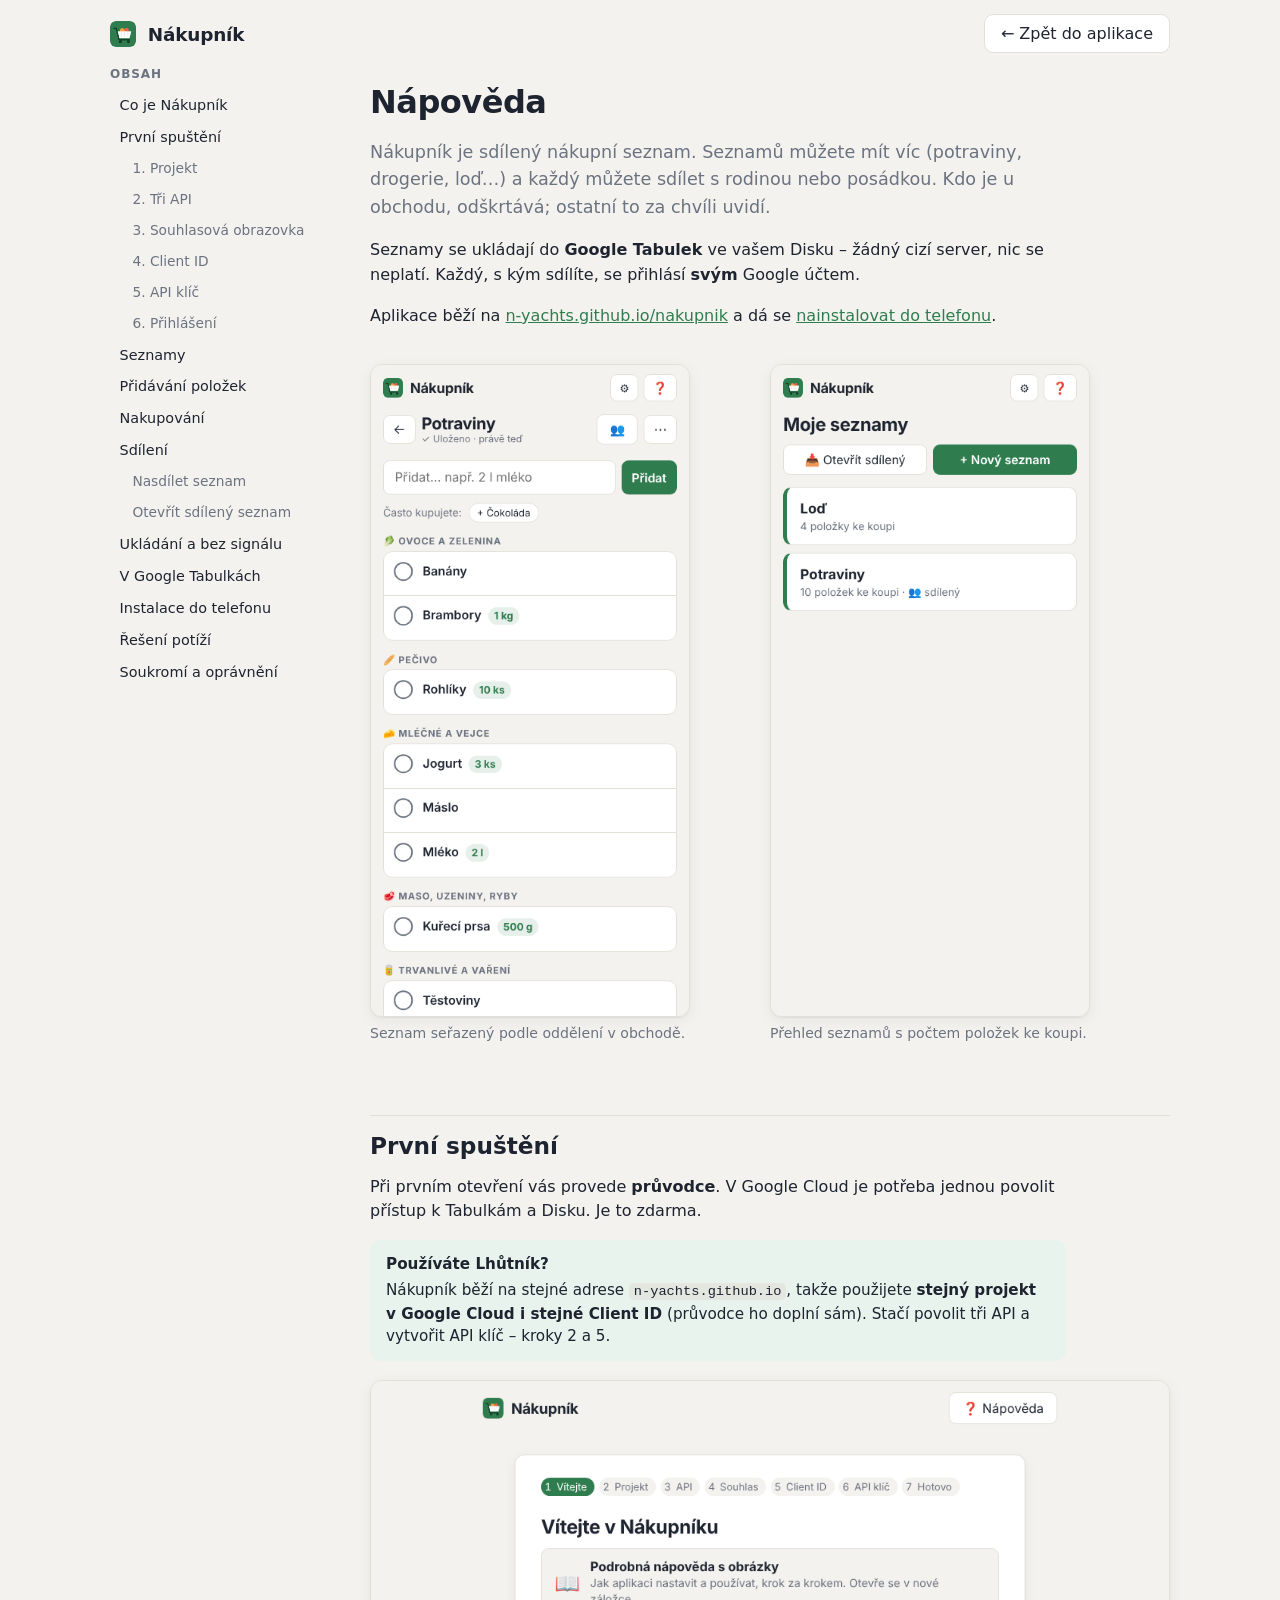
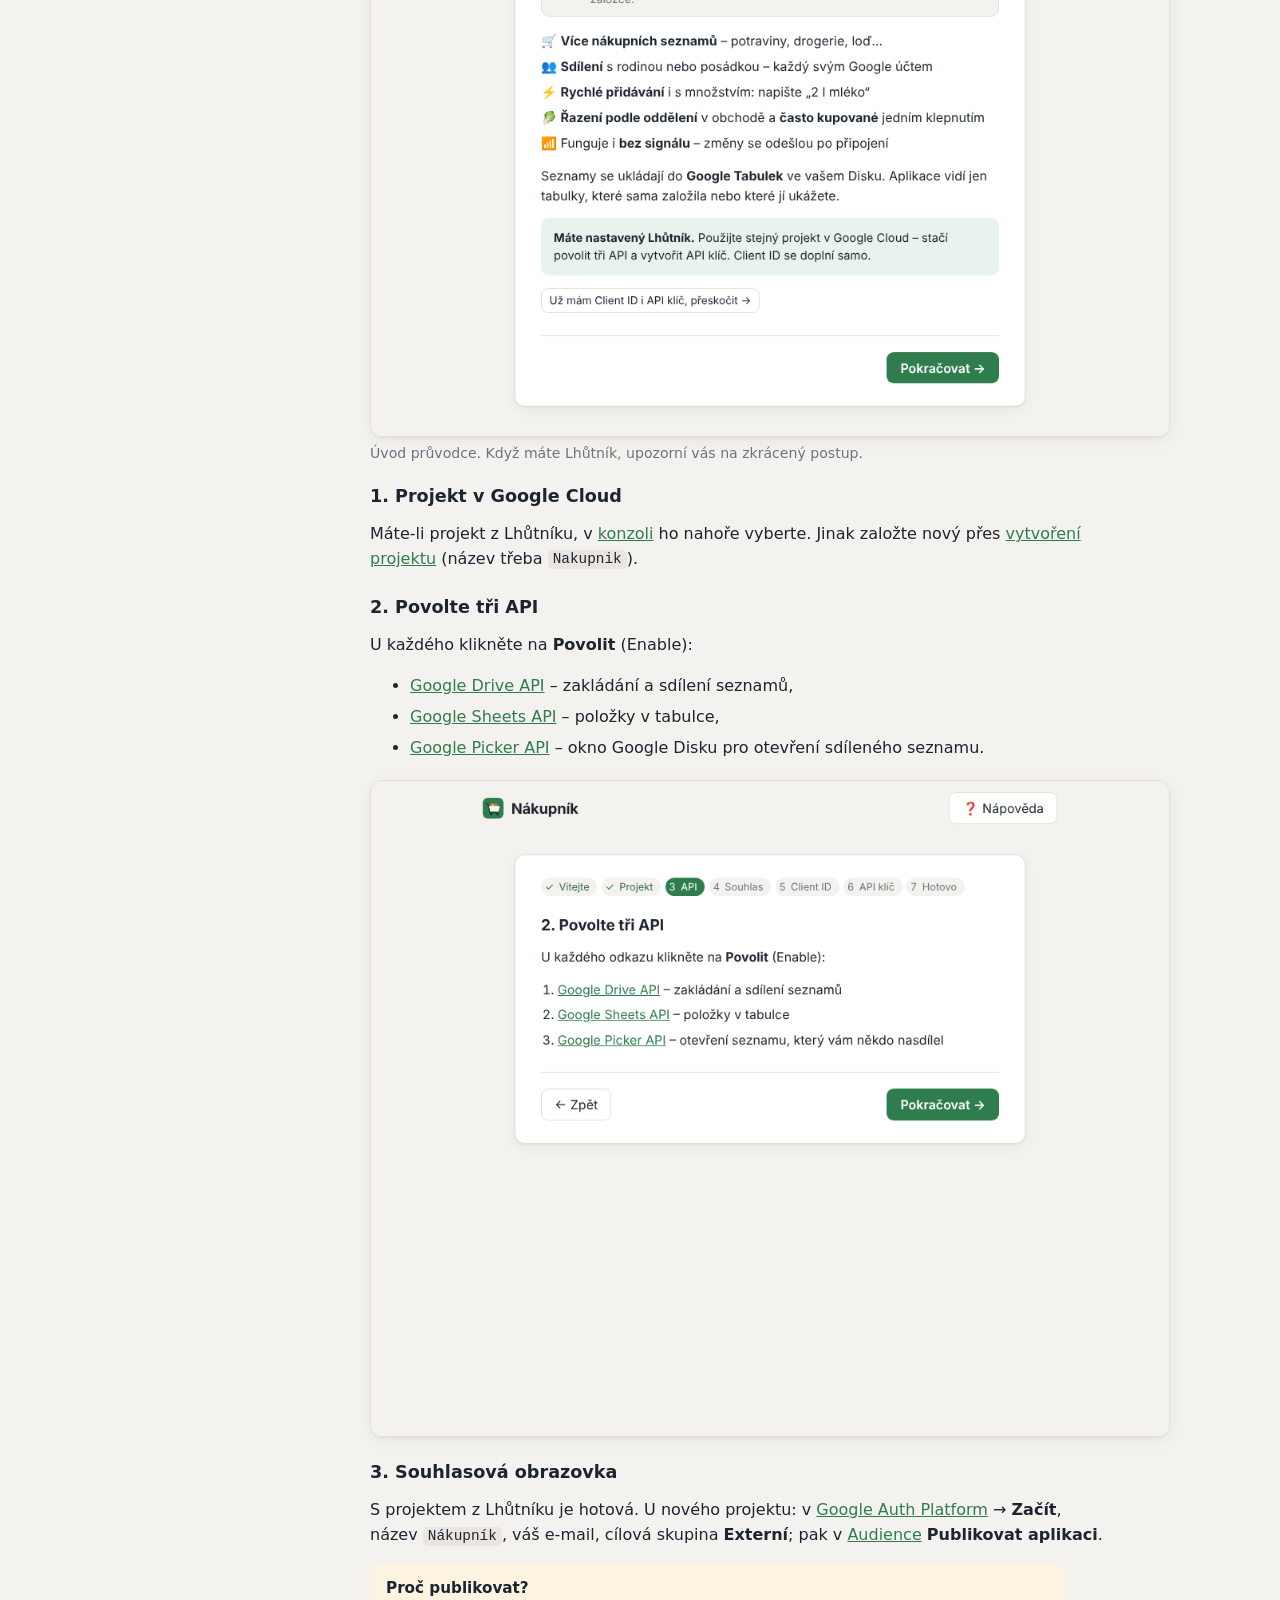
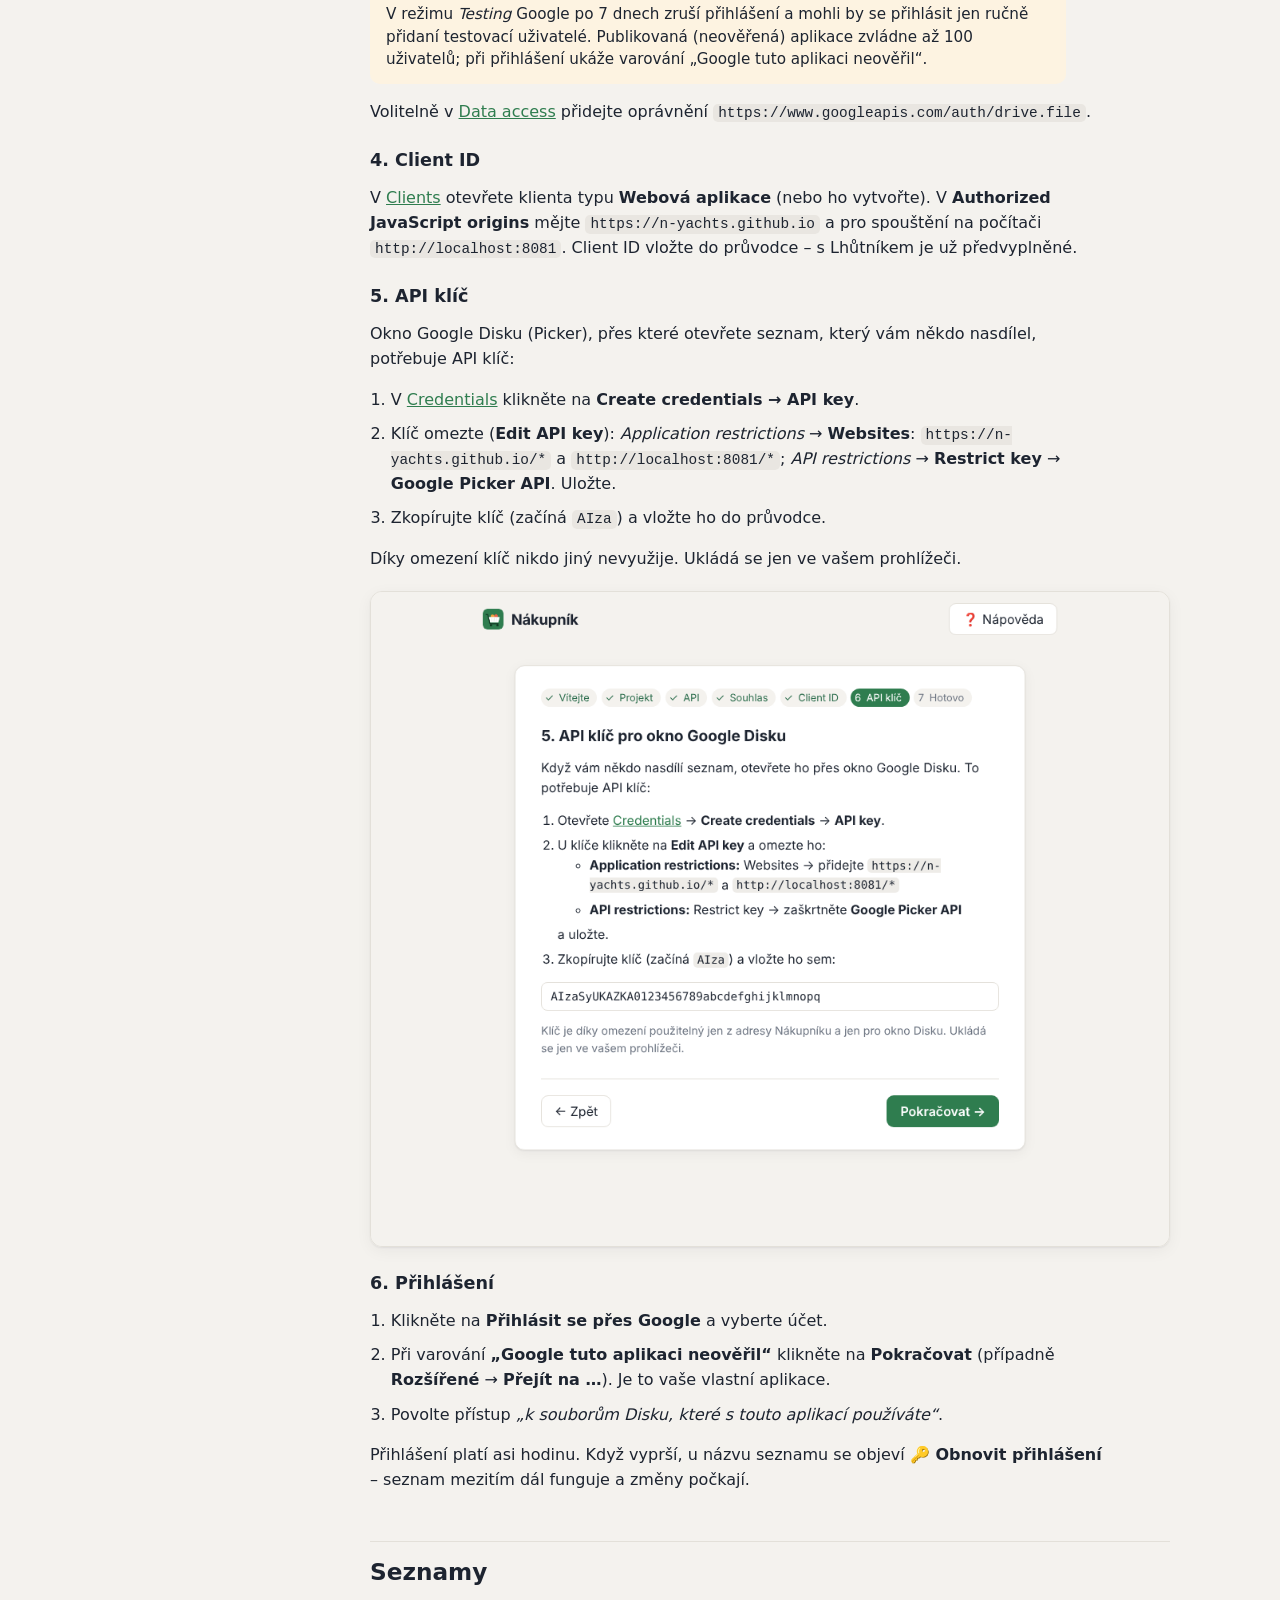
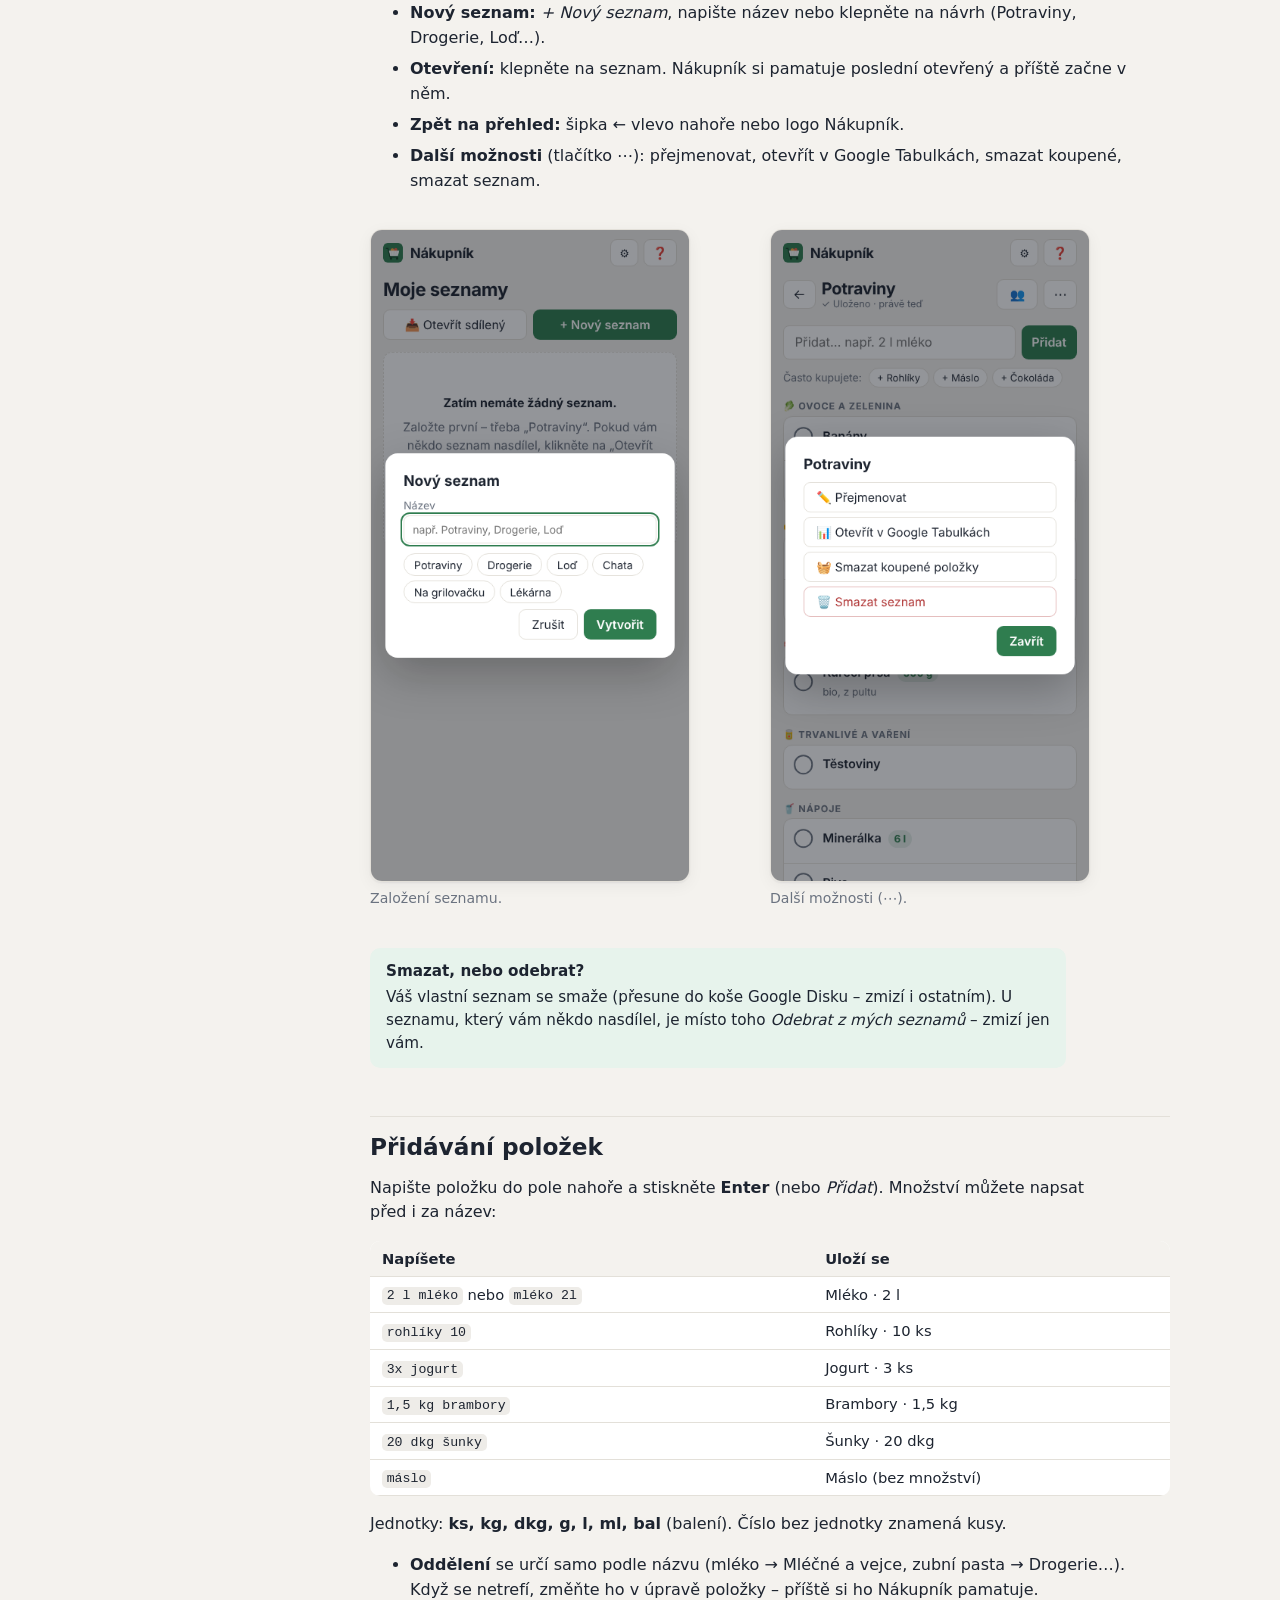
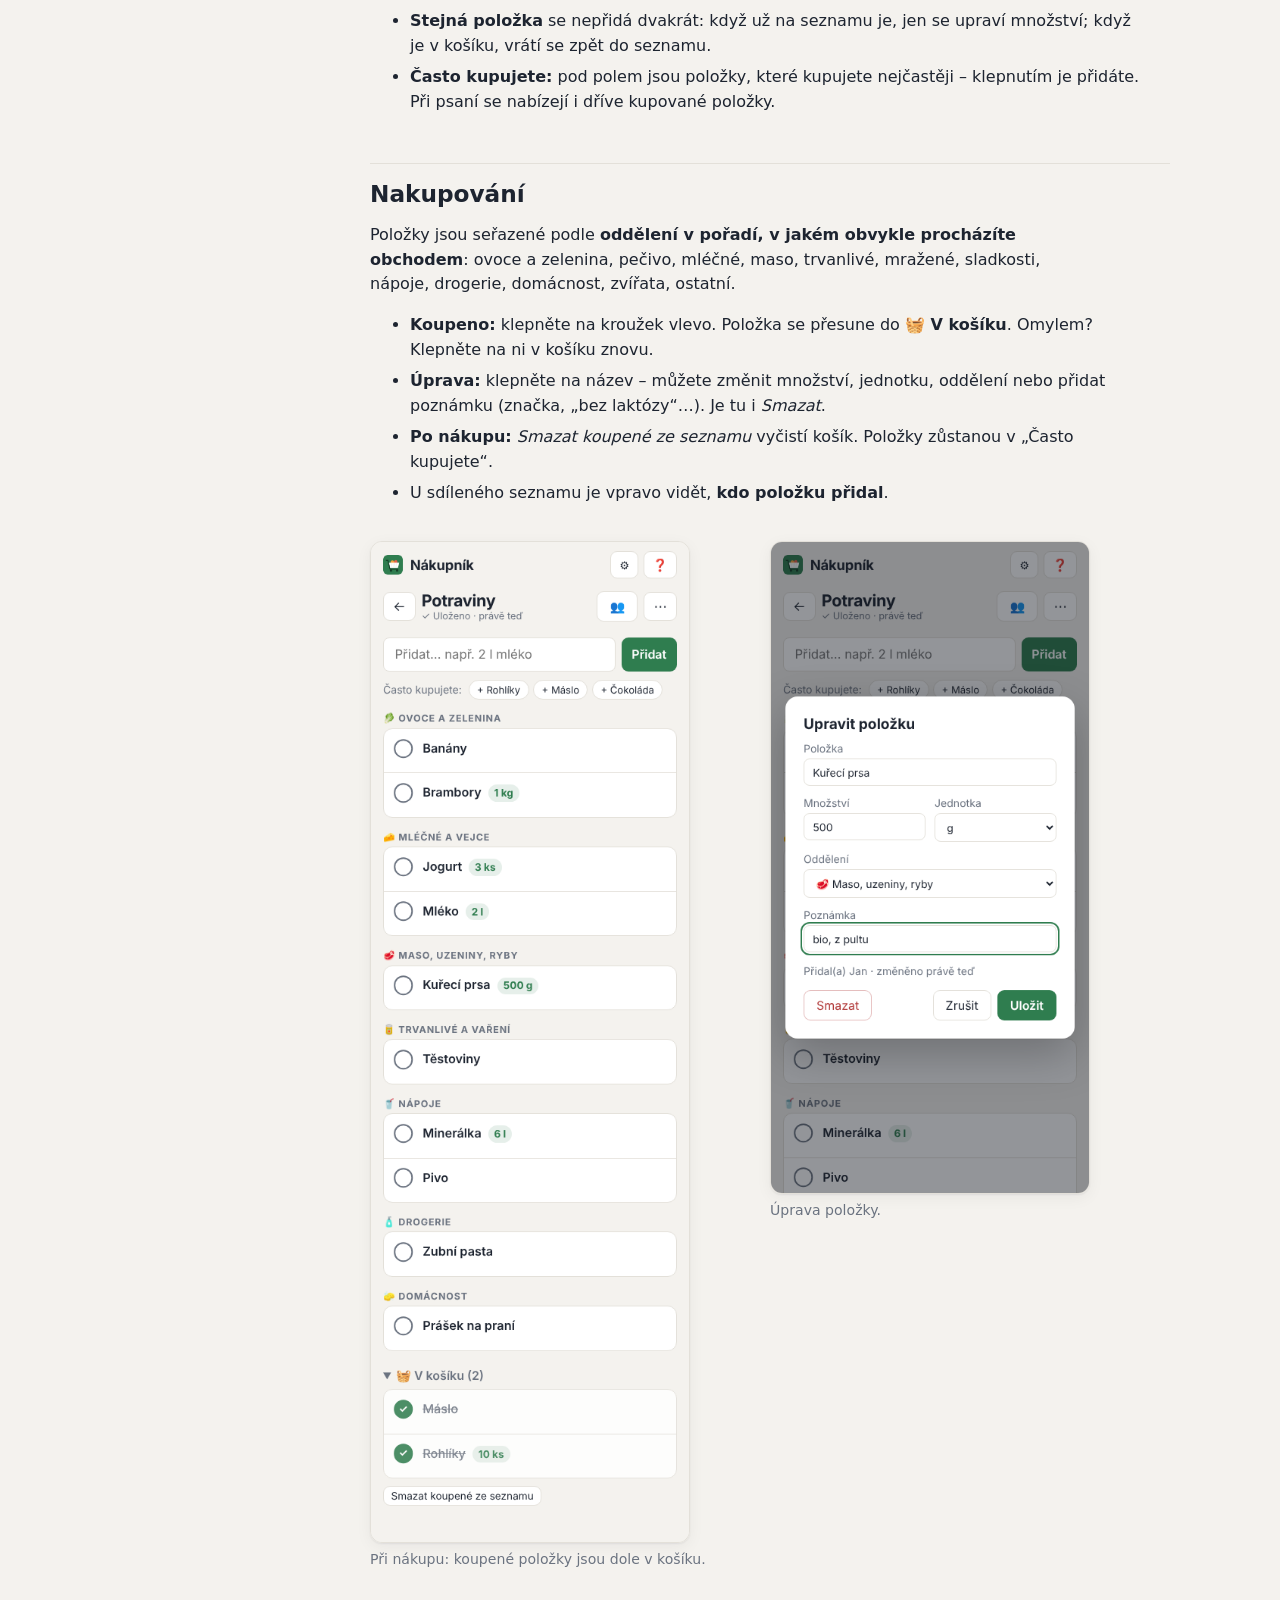
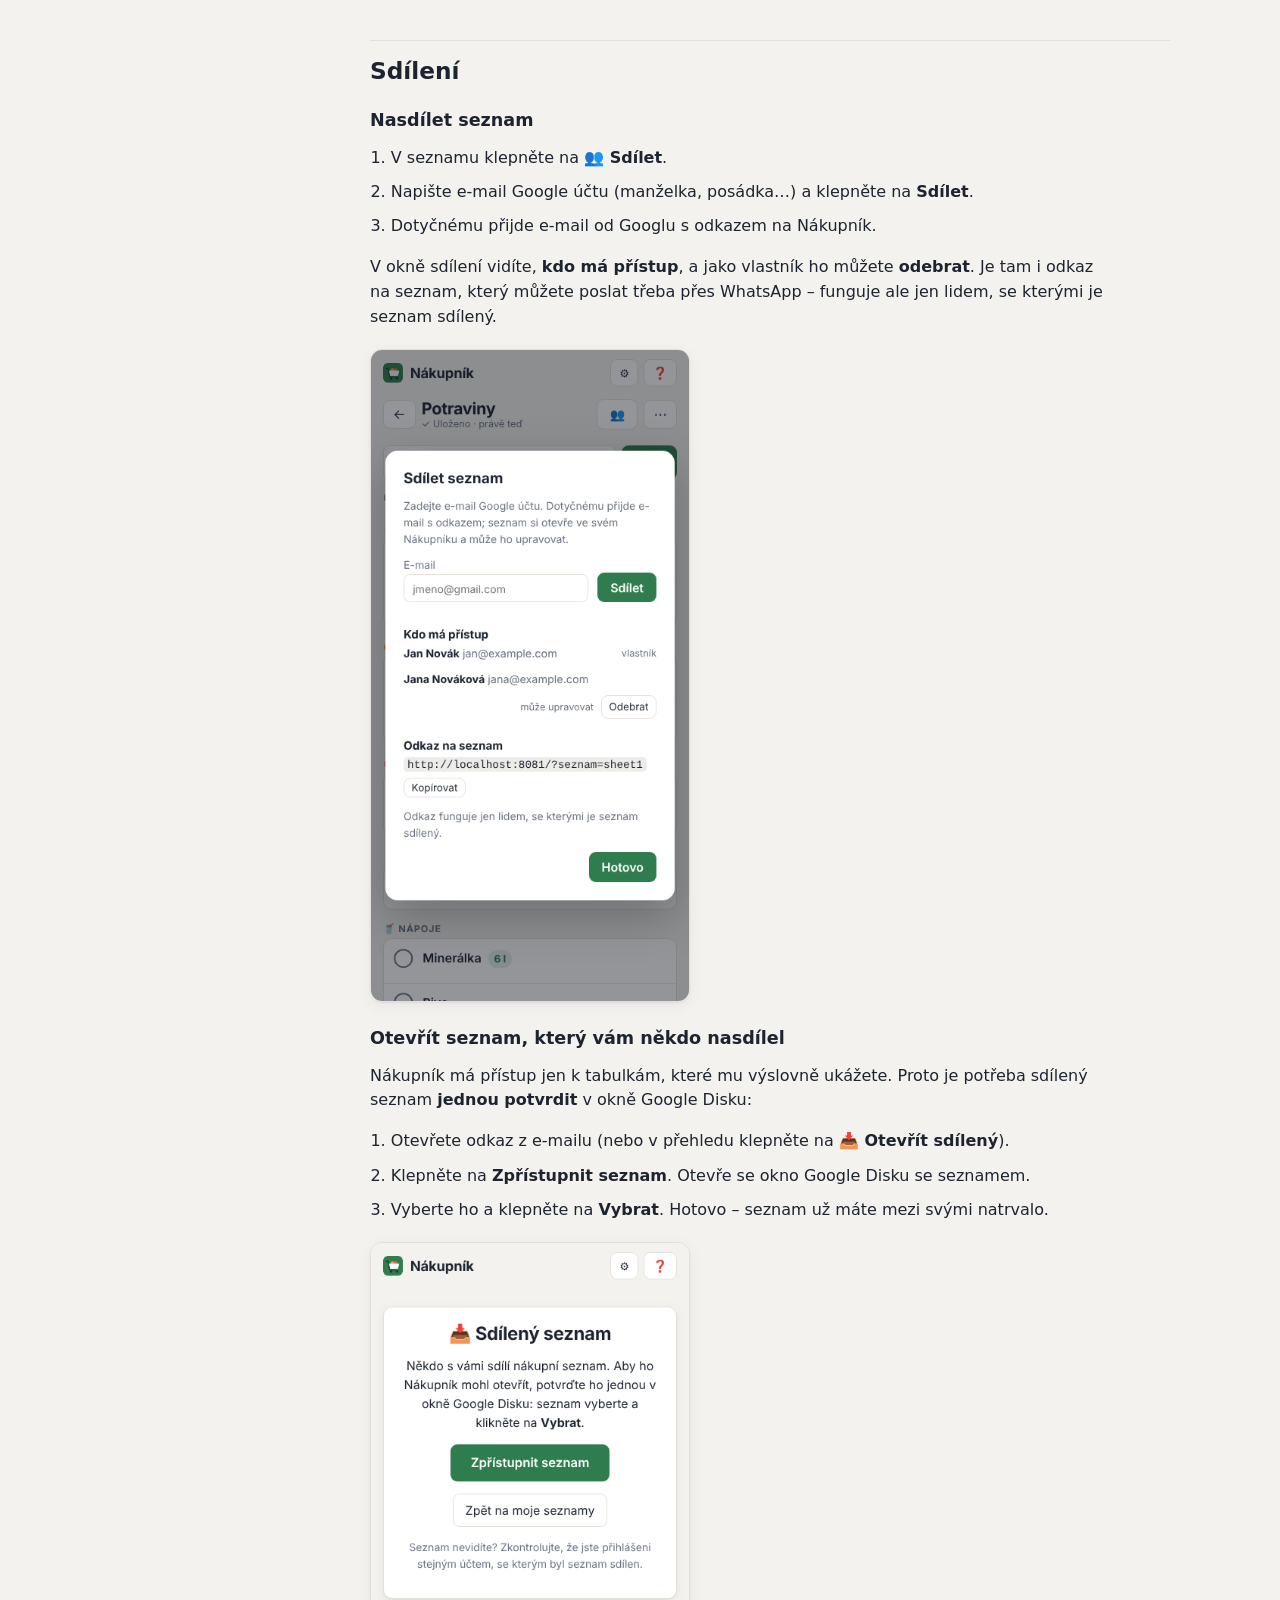
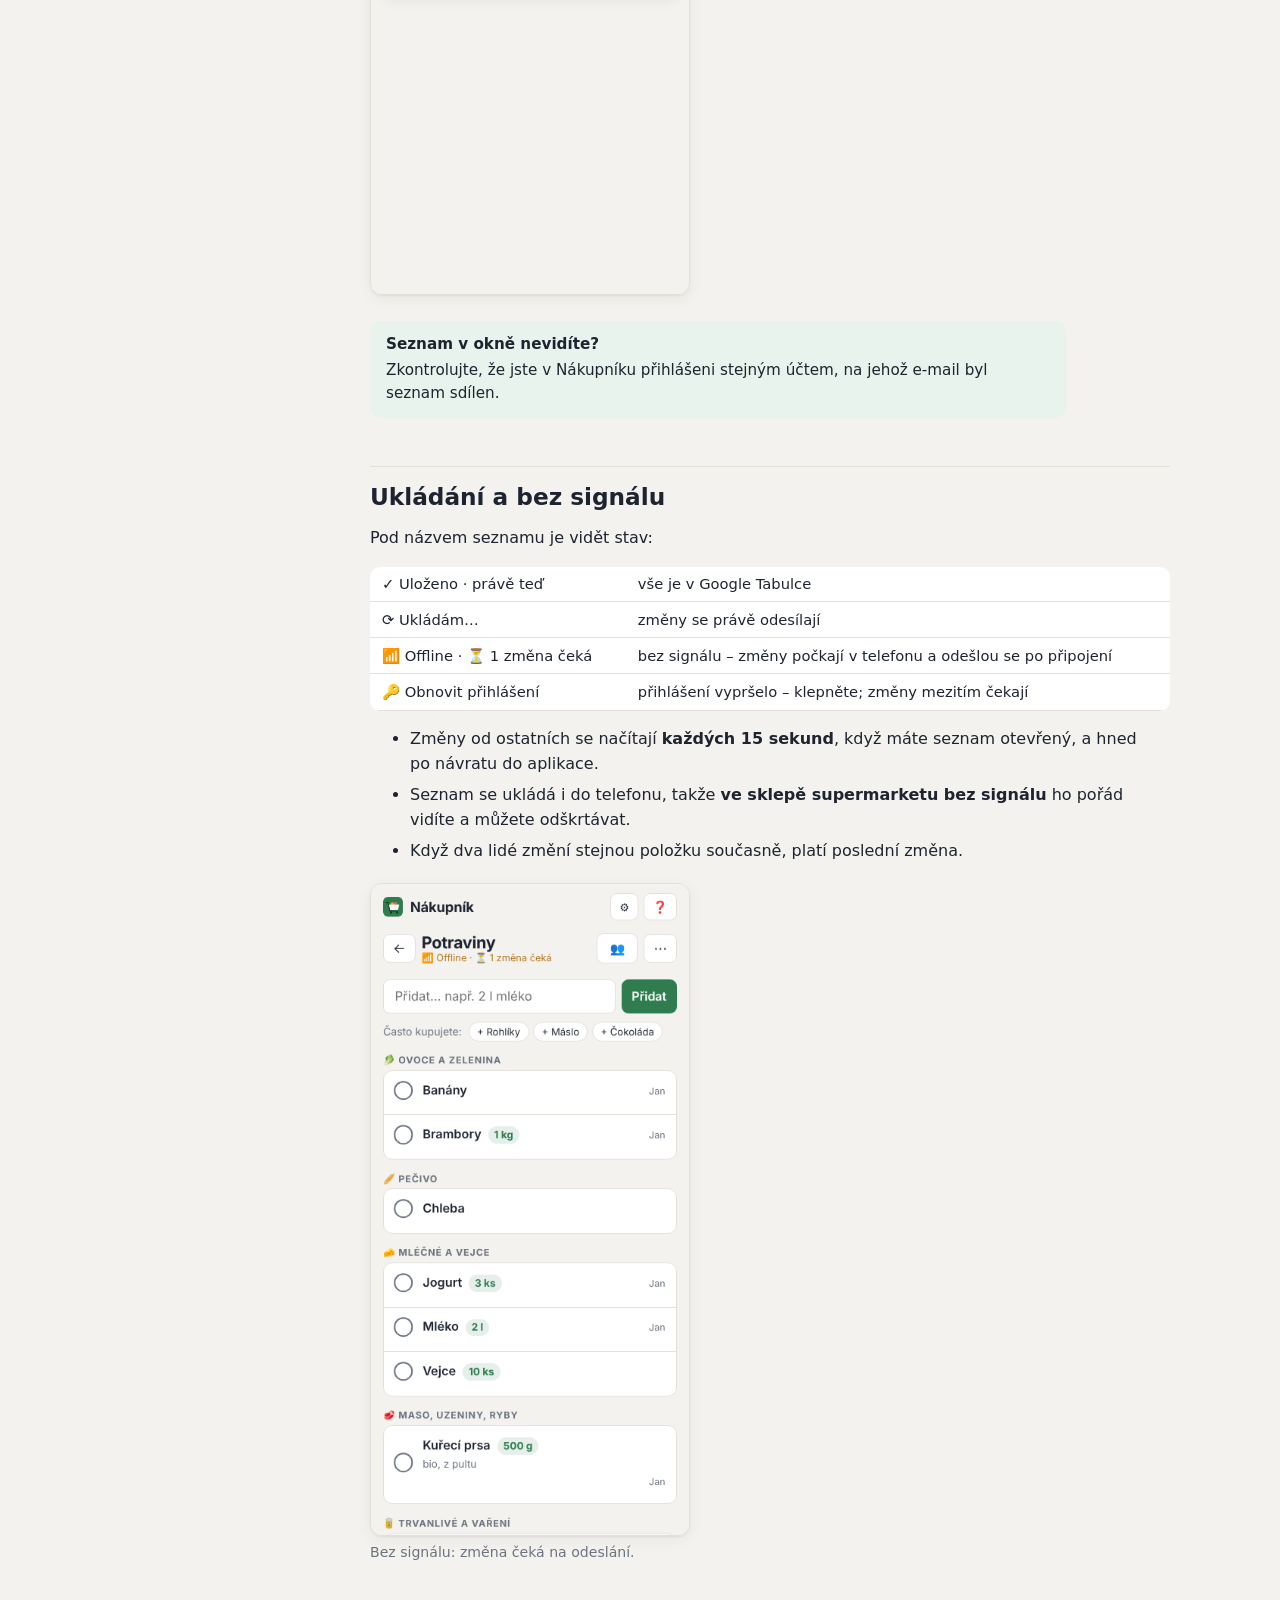
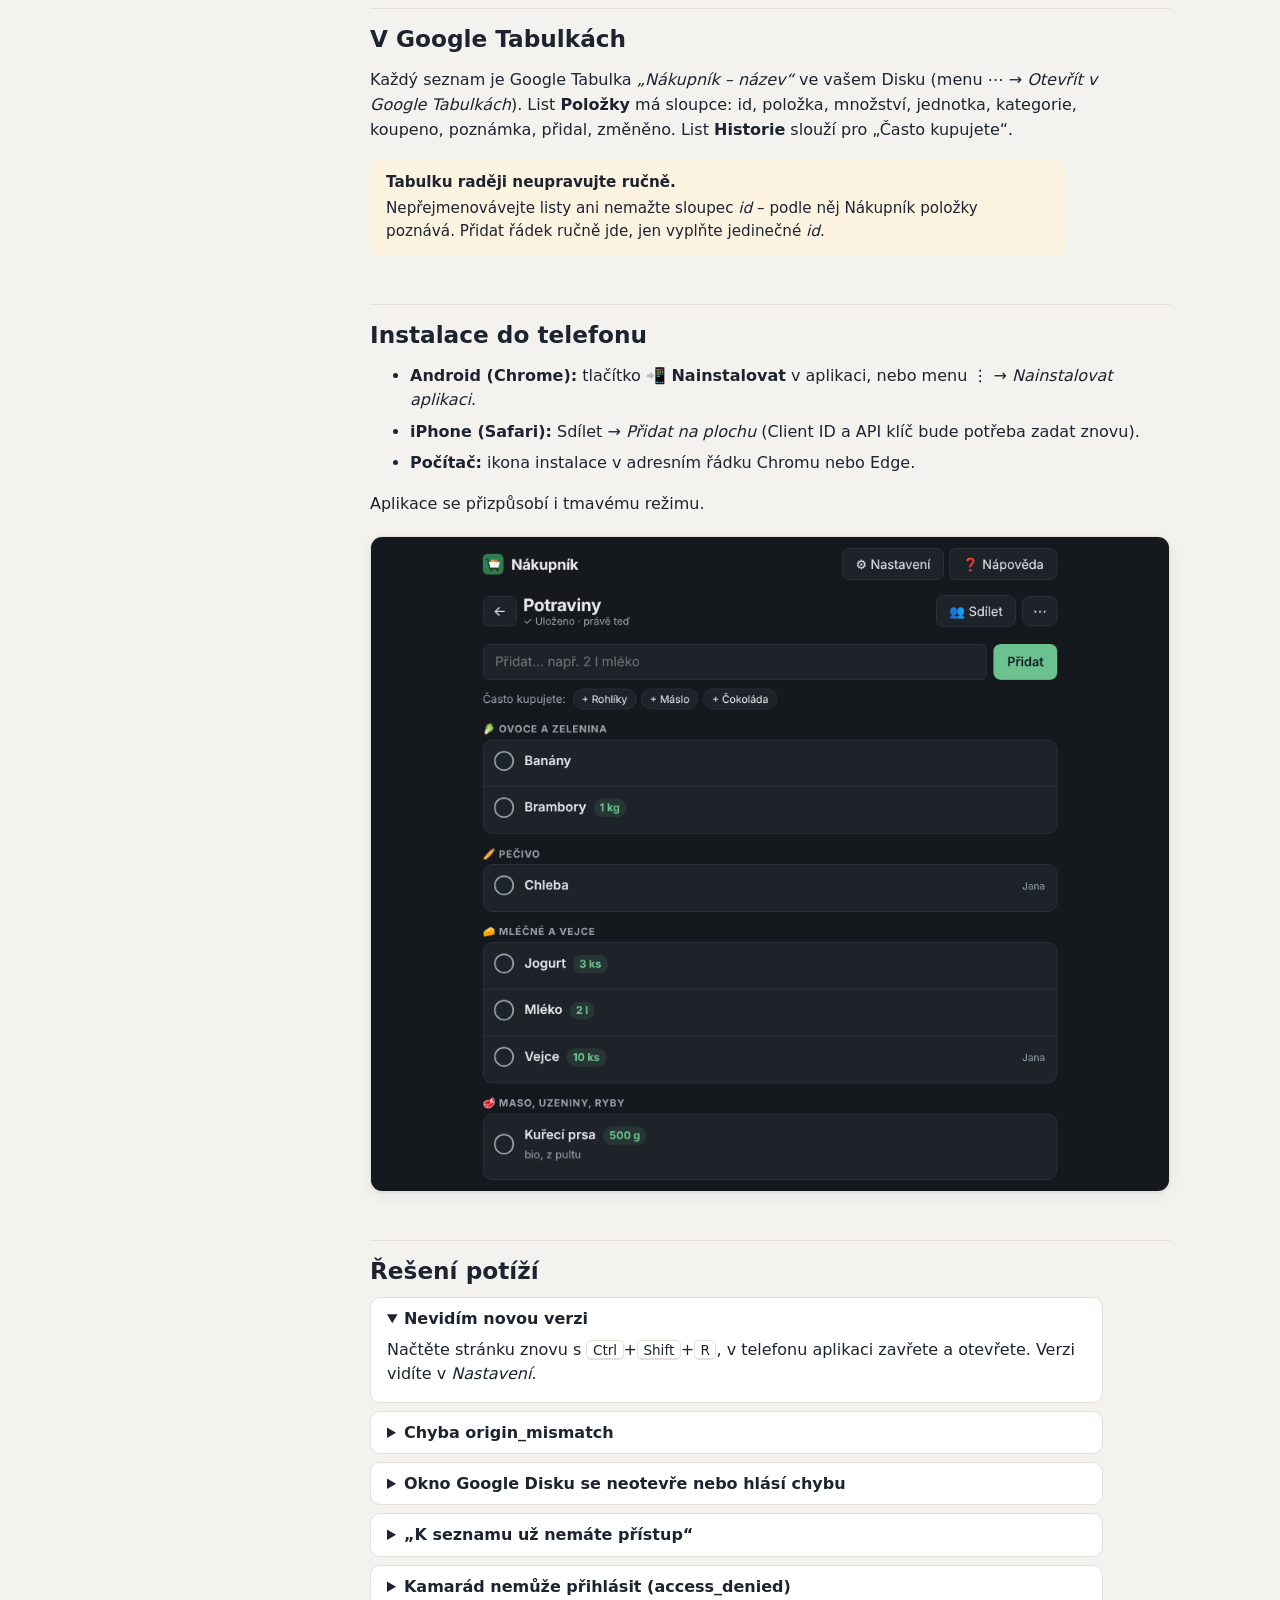
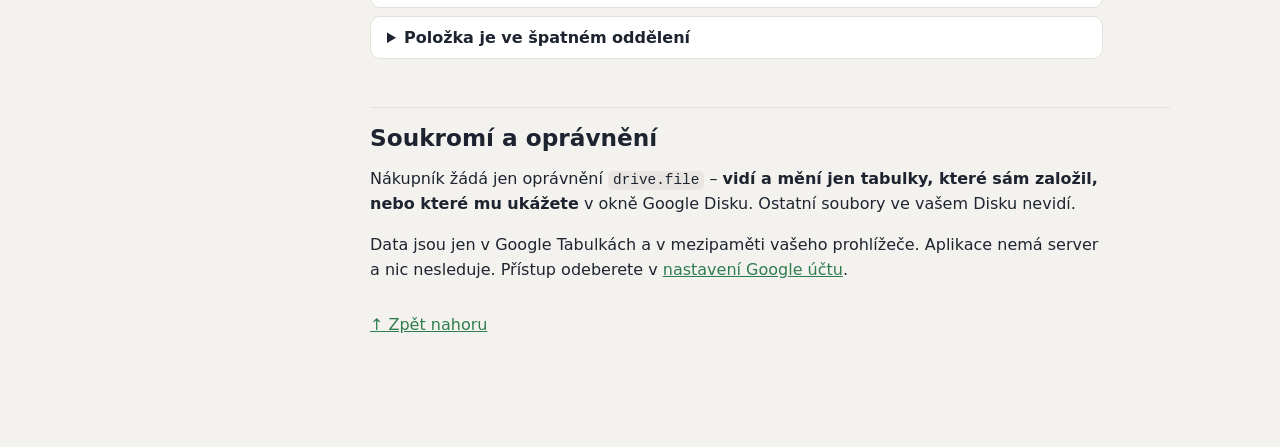
==== help.html @ d190fc93 "Nákupník: sdílené nákupní seznamy v Google Tabulkách - více seznamů, rychlé přidávání s množstvím (2" ====
<!DOCTYPE html>
<html lang="cs">
<head>
  <meta charset="utf-8">
  <meta name="viewport" content="width=device-width, initial-scale=1">
  <title>Nápověda – Nákupník</title>
  <link rel="icon" type="image/png" sizes="32x32" href="icons/favicon-32.png">
  <meta name="theme-color" content="#2f7d4f">
  <link rel="stylesheet" href="styles.css?v=20261109-1930">
  <style>
    .help { display: grid; grid-template-columns: 220px 1fr; gap: 2.5rem; max-width: 1100px; margin: 0 auto; padding: 0 1.25rem 5rem; }
    .toc { position: sticky; top: 1rem; align-self: start; max-height: calc(100vh - 2rem); overflow: auto; font-size: .9rem; }
    .toc b { display: block; font-size: .75rem; text-transform: uppercase; letter-spacing: .08em; color: var(--muted); margin: 0 0 .5rem; }
    .toc ol { list-style: none; padding: 0; margin: 0; }
    .toc li { margin: 0; }
    .toc a { display: block; padding: .3rem .6rem; border-radius: 7px; color: var(--ink); text-decoration: none; }
    .toc a:hover { background: var(--surface); }
    .toc ol ol a { padding-left: 1.4rem; color: var(--muted); font-size: .86rem; }
    article { min-width: 0; }
    article section { padding-top: .5rem; margin-bottom: 2.5rem; scroll-margin-top: 1rem; }
    article h1 { font-size: 2rem; margin: .5rem 0 .5rem; }
    article h2 { font-size: 1.45rem; margin: 0 0 .8rem; padding-top: 1rem; border-top: 1px solid var(--line); }
    article h3 { font-size: 1.1rem; margin: 1.6rem 0 .5rem; scroll-margin-top: 1rem; }
    article p, article li { max-width: 72ch; }
    .lead { font-size: 1.1rem; color: var(--muted); max-width: 64ch; }
    figure { margin: 1.2rem 0 1.6rem; }
    figure img { display: block; max-width: 100%; height: auto; border: 1px solid var(--line); border-radius: 12px; box-shadow: var(--shadow); }
    figure.phone img { max-width: 300px; }
    figure.half { display: inline-block; vertical-align: top; width: calc(50% - .6rem); margin-right: .6rem; }
    figcaption { color: var(--muted); font-size: .88rem; margin-top: .5rem; }
    .tip, .warn { border-radius: 10px; padding: .8rem 1rem; margin: 1rem 0; max-width: 72ch; font-size: .95rem; line-height: 1.5; }
    .tip { background: var(--soon-bg); }
    .warn { background: var(--warn-bg); }
    .tip b:first-child, .warn b:first-child { display: block; margin-bottom: .2rem; }
    table { border-collapse: collapse; width: 100%; max-width: 820px; font-size: .92rem; margin: 1rem 0; background: var(--surface); border-radius: 10px; overflow: hidden; }
    th, td { text-align: left; padding: .55rem .75rem; border-bottom: 1px solid var(--line); vertical-align: top; }
    th { background: var(--bg); font-weight: 600; }
    kbd { font-family: inherit; font-size: .85em; border: 1px solid var(--line); border-bottom-width: 2px; border-radius: 5px; padding: .05em .4em; background: var(--surface); }
    .steps-list > li { margin-bottom: .6rem; }
    .back { display: inline-block; margin: 1rem 0 0; }
    details.faq { background: var(--surface); border: 1px solid var(--line); border-radius: 10px; padding: .7rem 1rem; margin: .5rem 0; max-width: 72ch; }
    details.faq summary { color: var(--ink); font-weight: 600; }
    details.faq p { margin: .6rem 0 .2rem; }
    @media (max-width: 860px) {
      .help { grid-template-columns: 1fr; gap: 0; }
      .toc { position: static; max-height: none; background: var(--surface); border: 1px solid var(--line); border-radius: 12px; padding: 1rem; margin-bottom: 1.5rem; }
      figure.half { display: block; width: auto; margin-right: 0; }
    }
  </style>

  <style>figure.phone img { max-width: 320px; } main, .topbar { max-width: 1100px; }</style>
</head>
<body>
  <header class="topbar" style="max-width:1100px">
    <a class="brand" href="./"><img class="logo" src="icons/icon-192.png" alt="" width="26" height="26"> Nákupník</a>
    <nav class="top-actions"><a class="btn ghost" href="./">← Zpět do aplikace</a></nav>
  </header>

  <div class="help">
    <nav class="toc" aria-label="Obsah">
      <b>Obsah</b>
      <ol>
        <li><a href="#uvod">Co je Nákupník</a></li>
        <li><a href="#nastaveni">První spuštění</a>
          <ol>
            <li><a href="#krok-projekt">1. Projekt</a></li>
            <li><a href="#krok-api">2. Tři API</a></li>
            <li><a href="#krok-souhlas">3. Souhlasová obrazovka</a></li>
            <li><a href="#krok-client">4. Client ID</a></li>
            <li><a href="#krok-klic">5. API klíč</a></li>
            <li><a href="#prihlaseni">6. Přihlášení</a></li>
          </ol>
        </li>
        <li><a href="#seznamy">Seznamy</a></li>
        <li><a href="#pridavani">Přidávání položek</a></li>
        <li><a href="#nakup">Nakupování</a></li>
        <li><a href="#sdileni">Sdílení</a>
          <ol>
            <li><a href="#sdileni-poslat">Nasdílet seznam</a></li>
            <li><a href="#sdileni-otevrit">Otevřít sdílený seznam</a></li>
          </ol>
        </li>
        <li><a href="#synchronizace">Ukládání a bez signálu</a></li>
        <li><a href="#tabulky">V Google Tabulkách</a></li>
        <li><a href="#instalace">Instalace do telefonu</a></li>
        <li><a href="#potize">Řešení potíží</a></li>
        <li><a href="#soukromi">Soukromí a oprávnění</a></li>
      </ol>
    </nav>

    <article>
      <section id="uvod">
        <h1>Nápověda</h1>
        <p class="lead">Nákupník je sdílený nákupní seznam. Seznamů můžete mít víc (potraviny, drogerie, loď…)
          a každý můžete sdílet s rodinou nebo posádkou. Kdo je u obchodu, odškrtává; ostatní to za chvíli uvidí.</p>
        <p>Seznamy se ukládají do <b>Google Tabulek</b> ve vašem Disku – žádný cizí server, nic se neplatí.
          Každý, s kým sdílíte, se přihlásí <b>svým</b> Google účtem.</p>
        <p>Aplikace běží na <a href="https://n-yachts.github.io/nakupnik/">n-yachts.github.io/nakupnik</a>
          a dá se <a href="#instalace">nainstalovat do telefonu</a>.</p>
        <figure class="phone half"><img src="help/img/seznam.png?v=20261109-1930" alt="Nákupní seznam v telefonu" loading="lazy">
          <figcaption>Seznam seřazený podle oddělení v obchodě.</figcaption></figure><figure class="phone half"><img src="help/img/seznamy.png?v=20261109-1930" alt="Přehled seznamů" loading="lazy">
          <figcaption>Přehled seznamů s počtem položek ke koupi.</figcaption></figure>
      </section>

      <section id="nastaveni">
        <h2>První spuštění</h2>
        <p>Při prvním otevření vás provede <b>průvodce</b>. V Google Cloud je potřeba jednou povolit přístup
          k Tabulkám a Disku. Je to zdarma.</p>
        <div class="tip"><b>Používáte Lhůtník?</b> Nákupník běží na stejné adrese <code>n-yachts.github.io</code>,
          takže použijete <b>stejný projekt v Google Cloud i stejné Client ID</b> (průvodce ho doplní sám).
          Stačí povolit tři API a vytvořit API klíč – kroky 2 a 5.</div>
        <figure><img src="help/img/pruvodce-uvod.png?v=20261109-1930" alt="Úvod průvodce" loading="lazy">
          <figcaption>Úvod průvodce. Když máte Lhůtník, upozorní vás na zkrácený postup.</figcaption></figure>

        <h3 id="krok-projekt">1. Projekt v Google Cloud</h3>
        <p>Máte-li projekt z Lhůtníku, v <a href="https://console.cloud.google.com/" target="_blank" rel="noopener">konzoli</a>
          ho nahoře vyberte. Jinak založte nový přes
          <a href="https://console.cloud.google.com/projectcreate" target="_blank" rel="noopener">vytvoření projektu</a>
          (název třeba <code>Nakupnik</code>).</p>

        <h3 id="krok-api">2. Povolte tři API</h3>
        <p>U každého klikněte na <b>Povolit</b> (Enable):</p>
        <ul>
          <li><a href="https://console.cloud.google.com/apis/library/drive.googleapis.com" target="_blank" rel="noopener">Google Drive API</a> – zakládání a sdílení seznamů,</li>
          <li><a href="https://console.cloud.google.com/apis/library/sheets.googleapis.com" target="_blank" rel="noopener">Google Sheets API</a> – položky v tabulce,</li>
          <li><a href="https://console.cloud.google.com/apis/library/picker.googleapis.com" target="_blank" rel="noopener">Google Picker API</a> – okno Google Disku pro otevření sdíleného seznamu.</li>
        </ul>
        <figure><img src="help/img/pruvodce-api.png?v=20261109-1930" alt="Krok průvodce: povolení API" loading="lazy"></figure>

        <h3 id="krok-souhlas">3. Souhlasová obrazovka</h3>
        <p>S projektem z Lhůtníku je hotová. U nového projektu: v
          <a href="https://console.cloud.google.com/auth/overview" target="_blank" rel="noopener">Google Auth Platform</a>
          → <b>Začít</b>, název <code>Nákupník</code>, váš e-mail, cílová skupina <b>Externí</b>; pak v
          <a href="https://console.cloud.google.com/auth/audience" target="_blank" rel="noopener">Audience</a>
          <b>Publikovat aplikaci</b>.</p>
        <div class="warn"><b>Proč publikovat?</b> V režimu <i>Testing</i> Google po 7 dnech zruší přihlášení
          a mohli by se přihlásit jen ručně přidaní testovací uživatelé. Publikovaná (neověřená) aplikace
          zvládne až 100 uživatelů; při přihlášení ukáže varování „Google tuto aplikaci neověřil“.</div>
        <p>Volitelně v <a href="https://console.cloud.google.com/auth/scopes" target="_blank" rel="noopener">Data access</a>
          přidejte oprávnění <code>https://www.googleapis.com/auth/drive.file</code>.</p>

        <h3 id="krok-client">4. Client ID</h3>
        <p>V <a href="https://console.cloud.google.com/auth/clients" target="_blank" rel="noopener">Clients</a>
          otevřete klienta typu <b>Webová aplikace</b> (nebo ho vytvořte). V <b>Authorized JavaScript origins</b> mějte
          <code>https://n-yachts.github.io</code> a pro spouštění na počítači <code>http://localhost:8081</code>.
          Client ID vložte do průvodce – s Lhůtníkem je už předvyplněné.</p>

        <h3 id="krok-klic">5. API klíč</h3>
        <p>Okno Google Disku (Picker), přes které otevřete seznam, který vám někdo nasdílel, potřebuje API klíč:</p>
        <ol class="steps-list">
          <li>V <a href="https://console.cloud.google.com/apis/credentials" target="_blank" rel="noopener">Credentials</a>
              klikněte na <b>Create credentials → API key</b>.</li>
          <li>Klíč omezte (<b>Edit API key</b>): <i>Application restrictions</i> → <b>Websites</b>:
              <code>https://n-yachts.github.io/*</code> a <code>http://localhost:8081/*</code>;
              <i>API restrictions</i> → <b>Restrict key</b> → <b>Google Picker API</b>. Uložte.</li>
          <li>Zkopírujte klíč (začíná <code>AIza</code>) a vložte ho do průvodce.</li>
        </ol>
        <p>Díky omezení klíč nikdo jiný nevyužije. Ukládá se jen ve vašem prohlížeči.</p>
        <figure><img src="help/img/pruvodce-klic.png?v=20261109-1930" alt="Krok průvodce: API klíč" loading="lazy"></figure>

        <h3 id="prihlaseni">6. Přihlášení</h3>
        <ol class="steps-list">
          <li>Klikněte na <b>Přihlásit se přes Google</b> a vyberte účet.</li>
          <li>Při varování <b>„Google tuto aplikaci neověřil“</b> klikněte na <b>Pokračovat</b>
              (případně <b>Rozšířené</b> → <b>Přejít na …</b>). Je to vaše vlastní aplikace.</li>
          <li>Povolte přístup <i>„k souborům Disku, které s touto aplikací používáte“</i>.</li>
        </ol>
        <p>Přihlášení platí asi hodinu. Když vyprší, u názvu seznamu se objeví <b>🔑 Obnovit přihlášení</b> –
          seznam mezitím dál funguje a změny počkají.</p>
      </section>

      <section id="seznamy">
        <h2>Seznamy</h2>
        <ul>
          <li><b>Nový seznam:</b> <i>+ Nový seznam</i>, napište název nebo klepněte na návrh (Potraviny, Drogerie, Loď…).</li>
          <li><b>Otevření:</b> klepněte na seznam. Nákupník si pamatuje poslední otevřený a příště začne v něm.</li>
          <li><b>Zpět na přehled:</b> šipka ← vlevo nahoře nebo logo Nákupník.</li>
          <li><b>Další možnosti</b> (tlačítko ⋯): přejmenovat, otevřít v Google Tabulkách, smazat koupené, smazat seznam.</li>
        </ul>
        <figure class="phone half"><img src="help/img/novy-seznam.png?v=20261109-1930" alt="Nový seznam" loading="lazy">
          <figcaption>Založení seznamu.</figcaption></figure><figure class="phone half"><img src="help/img/menu.png?v=20261109-1930" alt="Možnosti seznamu" loading="lazy">
          <figcaption>Další možnosti (⋯).</figcaption></figure>
        <div class="tip"><b>Smazat, nebo odebrat?</b> Váš vlastní seznam se smaže (přesune do koše Google Disku –
          zmizí i ostatním). U seznamu, který vám někdo nasdílel, je místo toho <i>Odebrat z mých seznamů</i> –
          zmizí jen vám.</div>
      </section>

      <section id="pridavani">
        <h2>Přidávání položek</h2>
        <p>Napište položku do pole nahoře a stiskněte <b>Enter</b> (nebo <i>Přidat</i>). Množství můžete napsat
          před i za název:</p>
        <table>
          <thead><tr><th>Napíšete</th><th>Uloží se</th></tr></thead>
          <tbody>
            <tr><td><code>2 l mléko</code> nebo <code>mléko 2l</code></td><td>Mléko · 2 l</td></tr>
            <tr><td><code>rohlíky 10</code></td><td>Rohlíky · 10 ks</td></tr>
            <tr><td><code>3x jogurt</code></td><td>Jogurt · 3 ks</td></tr>
            <tr><td><code>1,5 kg brambory</code></td><td>Brambory · 1,5 kg</td></tr>
            <tr><td><code>20 dkg šunky</code></td><td>Šunky · 20 dkg</td></tr>
            <tr><td><code>máslo</code></td><td>Máslo (bez množství)</td></tr>
          </tbody>
        </table>
        <p>Jednotky: <b>ks, kg, dkg, g, l, ml, bal</b> (balení). Číslo bez jednotky znamená kusy.</p>
        <ul>
          <li><b>Oddělení</b> se určí samo podle názvu (mléko → Mléčné a vejce, zubní pasta → Drogerie…).
            Když se netrefí, změňte ho v úpravě položky – příště si ho Nákupník pamatuje.</li>
          <li><b>Stejná položka</b> se nepřidá dvakrát: když už na seznamu je, jen se upraví množství;
            když je v košíku, vrátí se zpět do seznamu.</li>
          <li><b>Často kupujete:</b> pod polem jsou položky, které kupujete nejčastěji – klepnutím je přidáte.
            Při psaní se nabízejí i dříve kupované položky.</li>
        </ul>
      </section>

      <section id="nakup">
        <h2>Nakupování</h2>
        <p>Položky jsou seřazené podle <b>oddělení v pořadí, v jakém obvykle procházíte obchodem</b>:
          ovoce a zelenina, pečivo, mléčné, maso, trvanlivé, mražené, sladkosti, nápoje, drogerie, domácnost, zvířata, ostatní.</p>
        <ul>
          <li><b>Koupeno:</b> klepněte na kroužek vlevo. Položka se přesune do <b>🧺 V košíku</b>.
            Omylem? Klepněte na ni v košíku znovu.</li>
          <li><b>Úprava:</b> klepněte na název – můžete změnit množství, jednotku, oddělení nebo přidat poznámku
            (značka, „bez laktózy“…). Je tu i <i>Smazat</i>.</li>
          <li><b>Po nákupu:</b> <i>Smazat koupené ze seznamu</i> vyčistí košík. Položky zůstanou v „Často kupujete“.</li>
          <li>U sdíleného seznamu je vpravo vidět, <b>kdo položku přidal</b>.</li>
        </ul>
        <figure class="phone half"><img src="help/img/seznam-nakup.png?v=20261109-1930" alt="Seznam při nákupu" loading="lazy">
          <figcaption>Při nákupu: koupené položky jsou dole v košíku.</figcaption></figure><figure class="phone half"><img src="help/img/uprava-polozky.png?v=20261109-1930" alt="Úprava položky" loading="lazy">
          <figcaption>Úprava položky.</figcaption></figure>
      </section>

      <section id="sdileni">
        <h2>Sdílení</h2>
        <h3 id="sdileni-poslat">Nasdílet seznam</h3>
        <ol class="steps-list">
          <li>V seznamu klepněte na <b>👥 Sdílet</b>.</li>
          <li>Napište e-mail Google účtu (manželka, posádka…) a klepněte na <b>Sdílet</b>.</li>
          <li>Dotyčnému přijde e-mail od Googlu s odkazem na Nákupník.</li>
        </ol>
        <p>V okně sdílení vidíte, <b>kdo má přístup</b>, a jako vlastník ho můžete <b>odebrat</b>. Je tam i odkaz
          na seznam, který můžete poslat třeba přes WhatsApp – funguje ale jen lidem, se kterými je seznam sdílený.</p>
        <figure class="phone"><img src="help/img/sdileni.png?v=20261109-1930" alt="Sdílení seznamu" loading="lazy"></figure>

        <h3 id="sdileni-otevrit">Otevřít seznam, který vám někdo nasdílel</h3>
        <p>Nákupník má přístup jen k tabulkám, které mu výslovně ukážete. Proto je potřeba sdílený seznam
          <b>jednou potvrdit</b> v okně Google Disku:</p>
        <ol class="steps-list">
          <li>Otevřete odkaz z e-mailu (nebo v přehledu klepněte na <b>📥 Otevřít sdílený</b>).</li>
          <li>Klepněte na <b>Zpřístupnit seznam</b>. Otevře se okno Google Disku se seznamem.</li>
          <li>Vyberte ho a klepněte na <b>Vybrat</b>. Hotovo – seznam už máte mezi svými natrvalo.</li>
        </ol>
        <figure class="phone"><img src="help/img/zpristupneni.png?v=20261109-1930" alt="Zpřístupnění sdíleného seznamu" loading="lazy"></figure>
        <div class="tip"><b>Seznam v okně nevidíte?</b> Zkontrolujte, že jste v Nákupníku přihlášeni stejným účtem,
          na jehož e-mail byl seznam sdílen.</div>
      </section>

      <section id="synchronizace">
        <h2>Ukládání a bez signálu</h2>
        <p>Pod názvem seznamu je vidět stav:</p>
        <table>
          <tbody>
            <tr><td>✓ Uloženo · právě teď</td><td>vše je v Google Tabulce</td></tr>
            <tr><td>⟳ Ukládám…</td><td>změny se právě odesílají</td></tr>
            <tr><td>📶 Offline · ⏳ 1 změna čeká</td><td>bez signálu – změny počkají v telefonu a odešlou se po připojení</td></tr>
            <tr><td>🔑 Obnovit přihlášení</td><td>přihlášení vypršelo – klepněte; změny mezitím čekají</td></tr>
          </tbody>
        </table>
        <ul>
          <li>Změny od ostatních se načítají <b>každých 15 sekund</b>, když máte seznam otevřený, a hned po návratu do aplikace.</li>
          <li>Seznam se ukládá i do telefonu, takže <b>ve sklepě supermarketu bez signálu</b> ho pořád vidíte a můžete odškrtávat.</li>
          <li>Když dva lidé změní stejnou položku současně, platí poslední změna.</li>
        </ul>
        <figure class="phone"><img src="help/img/offline.png?v=20261109-1930" alt="Seznam bez signálu" loading="lazy">
          <figcaption>Bez signálu: změna čeká na odeslání.</figcaption></figure>
      </section>

      <section id="tabulky">
        <h2>V Google Tabulkách</h2>
        <p>Každý seznam je Google Tabulka <i>„Nákupník – název“</i> ve vašem Disku (menu ⋯ → <i>Otevřít v Google Tabulkách</i>).
          List <b>Položky</b> má sloupce: id, položka, množství, jednotka, kategorie, koupeno, poznámka, přidal, změněno.
          List <b>Historie</b> slouží pro „Často kupujete“.</p>
        <div class="warn"><b>Tabulku raději neupravujte ručně.</b> Nepřejmenovávejte listy ani nemažte sloupec
          <i>id</i> – podle něj Nákupník položky poznává. Přidat řádek ručně jde, jen vyplňte jedinečné <i>id</i>.</div>
      </section>

      <section id="instalace">
        <h2>Instalace do telefonu</h2>
        <ul>
          <li><b>Android (Chrome):</b> tlačítko <b>📲 Nainstalovat</b> v aplikaci, nebo menu ⋮ → <i>Nainstalovat aplikaci</i>.</li>
          <li><b>iPhone (Safari):</b> Sdílet → <i>Přidat na plochu</i> (Client ID a API klíč bude potřeba zadat znovu).</li>
          <li><b>Počítač:</b> ikona instalace v adresním řádku Chromu nebo Edge.</li>
        </ul>
        <p>Aplikace se přizpůsobí i tmavému režimu.</p>
        <figure><img src="help/img/pocitac-tmavy.png?v=20261109-1930" alt="Nákupník na počítači v tmavém režimu" loading="lazy"></figure>
      </section>

      <section id="potize">
        <h2>Řešení potíží</h2>
        <details class="faq" open><summary>Nevidím novou verzi</summary>
          <p>Načtěte stránku znovu s <kbd>Ctrl</kbd>+<kbd>Shift</kbd>+<kbd>R</kbd>, v telefonu aplikaci zavřete a otevřete.
            Verzi vidíte v <i>Nastavení</i>.</p></details>
        <details class="faq"><summary>Chyba origin_mismatch</summary>
          <p>V Client ID chybí <code>https://n-yachts.github.io</code> (nebo <code>http://localhost:8081</code>) v <i>Authorized JavaScript origins</i>.</p></details>
        <details class="faq"><summary>Okno Google Disku se neotevře nebo hlásí chybu</summary>
          <p>Zkontrolujte, že je povolené <b>Google Picker API</b> a že API klíč má v omezeních adresu
            <code>https://n-yachts.github.io/*</code> a API <i>Google Picker API</i>. Klíč změníte přes
            <i>Nastavení → Znovu spustit průvodce</i>.</p></details>
        <details class="faq"><summary>„K seznamu už nemáte přístup“</summary>
          <p>Vlastník seznam smazal nebo vám odebral sdílení. Seznam zmizí z vašeho přehledu.</p></details>
        <details class="faq"><summary>Kamarád nemůže přihlásit (access_denied)</summary>
          <p>Aplikace je v Google Cloud v režimu <i>Testing</i>. Publikujte ji (<a href="#krok-souhlas">krok 3</a>), nebo ho přidejte mezi <i>Test users</i>.</p></details>
        <details class="faq"><summary>Položka je ve špatném oddělení</summary>
          <p>Klepněte na ni a oddělení změňte. Příště ho Nákupník u stejné položky použije.</p></details>
      </section>

      <section id="soukromi">
        <h2>Soukromí a oprávnění</h2>
        <p>Nákupník žádá jen oprávnění <code>drive.file</code> – <b>vidí a mění jen tabulky, které sám založil,
          nebo které mu ukážete</b> v okně Google Disku. Ostatní soubory ve vašem Disku nevidí.</p>
        <p>Data jsou jen v Google Tabulkách a v mezipaměti vašeho prohlížeče. Aplikace nemá server a nic nesleduje.
          Přístup odeberete v <a href="https://myaccount.google.com/connections" target="_blank" rel="noopener">nastavení Google účtu</a>.</p>
        <a class="back" href="#uvod">↑ Zpět nahoru</a>
      </section>
    </article>
  </div>
</body>
</html>
---- styles.css ----
:root { --bg: #f4f2ee; --surface: #ffffff; --ink: #1d2430; --muted: #6b7380; --line: #e3e0d9; --accent: #2f7d4f; --accent-ink: #ffffff; --warn: #b7791f; --warn-bg: #fdf3e1; --bad: #b23a3a; --bad-bg: #fbe9e9; --soon: #2f6f4f; --soon-bg: #e7f3ec; --radius: 12px; --shadow: 0 1px 2px rgba(20, 24, 32, .06), 0 4px 16px rgba(20, 24, 32, .05); font-family: system-ui, -apple-system, "Segoe UI", Roboto, sans-serif; color: var(--ink); background: var(--bg); }
@media (prefers-color-scheme: dark) {
  :root { --bg: #15181d; --surface: #1e232a; --ink: #e8eaed; --muted: #9aa3ad; --line: #2e343d; --accent: #6cc28f; --accent-ink: #0d1620; --warn: #e0a64a; --warn-bg: #3a2e1a; --bad: #ec7b7b; --bad-bg: #3a2020; --soon: #73c49a; --soon-bg: #1d3328; --shadow: none; }
}
* { box-sizing: border-box; }
body { margin: 0; min-height: 100vh; }
[hidden] { display: none !important; }
a { color: var(--accent); }
code, .mono { font-family: ui-monospace, "Cascadia Mono", Consolas, monospace; font-size: .9em; }
code { background: color-mix(in srgb, var(--line) 60%, transparent); padding: .1em .35em; border-radius: 5px; }
pre.mono { background: var(--bg); padding: .75rem; border-radius: 8px; overflow-x: auto; }
.topbar { display: flex; align-items: center; justify-content: space-between; padding: .9rem 1.25rem; max-width: 960px; margin: 0 auto; }
.brand { font-weight: 700; font-size: 1.15rem; letter-spacing: -.01em; }
.logo { margin-right: .35rem; vertical-align: -6px; border-radius: 6px; }
.top-actions { display: flex; gap: .4rem; }
main { max-width: 960px; margin: 0 auto; padding: 0 1.25rem 4rem; }
button { font: inherit; border-radius: 9px; border: 1px solid transparent; padding: .55rem 1rem; cursor: pointer; background: transparent; color: var(--ink); }
button.primary { background: var(--accent); color: var(--accent-ink); font-weight: 600; }
button.primary:hover { filter: brightness(1.08); }
button.ghost { border-color: var(--line); background: var(--surface); }
button.ghost:hover { border-color: var(--muted); }
button.danger { color: var(--bad); border-color: color-mix(in srgb, var(--bad) 35%, transparent); background: var(--surface); }
button.big { padding: .85rem 1.6rem; font-size: 1.05rem; }
button.small { padding: .25rem .6rem; font-size: .85rem; }
button:focus-visible, input:focus-visible, select:focus-visible, textarea:focus-visible { outline: 2px solid var(--accent); outline-offset: 2px; }
.card { background: var(--surface); border-radius: var(--radius); box-shadow: var(--shadow); padding: 1.75rem 2rem; border: 1px solid var(--line); }
.narrow { max-width: 640px; margin: 1.5rem auto; }
.center { text-align: center; }
.center p { max-width: 460px; margin-left: auto; margin-right: auto; }
h1 { font-size: 1.5rem; margin: 0 0 .75rem; letter-spacing: -.015em; }
h2 { font-size: 1.2rem; margin: 0 0 .75rem; }
p, li { line-height: 1.55; }
ol { padding-left: 1.3rem; }
li { margin-bottom: .4rem; }
.muted { color: var(--muted); }
.hint { color: var(--muted); font-size: .88rem; }
.error { color: var(--bad); font-size: .9rem; }
.callout { background: var(--soon-bg); border-radius: 10px; padding: .85rem 1rem; font-size: .92rem; line-height: 1.5; margin: 1rem 0; }
details { margin-top: 1rem; }
summary { cursor: pointer; color: var(--muted); }
/* Průvodce */
.steps { display: flex; gap: .35rem; margin-bottom: 1.5rem; flex-wrap: wrap; }
.step { display: inline-flex; align-items: center; gap: .4rem; font-size: .8rem; color: var(--muted); padding: .25rem .6rem .25rem .3rem; border-radius: 99px; background: var(--bg); }
.step::before { content: none; }
.step { font-variant-numeric: tabular-nums; }
.step em { font-style: normal; }
.step.current { background: var(--accent); color: var(--accent-ink); }
.step.done { color: var(--soon); }
.step:not(.current) em { display: none; }
@media (min-width: 640px) {
  .step:not(.current) em { display: inline; }
}
.wizard-nav { display: flex; justify-content: space-between; margin-top: 1.75rem; padding-top: 1.25rem; border-top: 1px solid var(--line); }
.copyline { display: flex; align-items: center; gap: .5rem; margin: .4rem 0; flex-wrap: wrap; }
#client-input { width: 100%; }
/* Formulářové prvky */
input, select, textarea { font: inherit; color: var(--ink); background: var(--surface); border: 1px solid var(--line); border-radius: 8px; padding: .55rem .7rem; width: 100%; }
textarea { resize: vertical; }
label { display: flex; flex-direction: column; gap: .3rem; font-size: .88rem; color: var(--muted); margin-bottom: .85rem; flex: 1; }
.row { display: flex; gap: .75rem; flex-wrap: wrap; }
.row > label { min-width: 130px; }
/* Přehled */
.chips { display: flex; gap: .35rem; flex-wrap: wrap; flex: 1; }
.chip { border: 1px solid var(--line); background: var(--surface); border-radius: 99px; padding: .35rem .8rem; font-size: .9rem; }
.chip small { color: var(--muted); margin-left: .15rem; }
.chip.on { background: var(--ink); color: var(--surface); border-color: var(--ink); }
.chip.on small { color: inherit; opacity: .7; }
.empty { text-align: center; padding: 3rem 1rem; background: var(--surface); border: 1px dashed var(--line); border-radius: var(--radius); }
@media (max-width: 560px) {
  .card { padding: 1.25rem; }
}
/* Dialogy */
dialog { border: none; border-radius: 16px; padding: 0; width: min(560px, calc(100vw - 2rem)); background: var(--surface); color: var(--ink); box-shadow: 0 20px 60px rgba(0,0,0,.25); }
dialog::backdrop { background: rgba(15, 20, 28, .45); }
dialog form, .dlg-pad { padding: 1.5rem; }
.dlg-actions { display: flex; gap: .5rem; align-items: center; margin-top: .5rem; }
.dlg-actions.wrap { flex-wrap: wrap; }
.spacer { flex: 1; }
.kv { display: grid; grid-template-columns: auto 1fr; gap: .4rem 1rem; margin: 0 0 1.25rem; font-size: .9rem; }
.kv dt { color: var(--muted); }
.loading { position: fixed; inset: 0; display: grid; place-items: center; background: color-mix(in srgb, var(--bg) 50%, transparent); z-index: 10; }
.spinner { width: 34px; height: 34px; border: 3px solid var(--line); border-top-color: var(--accent); border-radius: 50%; animation: spin .8s linear infinite; }
@keyframes spin { to { transform: rotate(360deg); } }
.toast { position: fixed; inset: auto auto 1.25rem 50%; margin: 0; border: none; transform: translateX(-50%); background: var(--ink); color: var(--surface); padding: .7rem 1.1rem; border-radius: 10px; font-size: .92rem; max-width: calc(100vw - 2rem); z-index: 20; box-shadow: var(--shadow); }
.toast.error { background: var(--bad); color: #fff; }
@media (max-width: 560px) {
  .topbar { padding: .75rem 1rem; }
  .brand, .top-actions button { white-space: nowrap; }
  .top-actions button { padding: .45rem .7rem; font-size: .9rem; }
  main { padding: 0 1rem 3rem; }
}
/* Záložky */
/* Přehled */
.chip { white-space: nowrap; }
.features { list-style: none; padding: 0; margin: .5rem 0 1rem; }
.features li { margin-bottom: .45rem; }
.chip.small { font-size: .82rem; padding: .25rem .65rem; }
.sub { font-size: .95rem; margin: 1.2rem 0 .3rem; }
/* Odkazy na nápovědu */
a.btn { display: inline-flex; align-items: center; gap: .3rem; text-decoration: none; color: var(--ink); font: inherit; border-radius: 9px; border: 1px solid var(--line); background: var(--surface); padding: .55rem 1rem; }
a.btn:hover { border-color: var(--muted); }
@media (max-width: 560px) {
  .top-actions .lbl { display: none; }
  a.btn { padding: .45rem .7rem; }
}
.help-card { display: flex; gap: .8rem; align-items: center; text-decoration: none; color: var(--ink); border: 1px solid var(--line); border-radius: 10px; padding: .75rem 1rem; margin: 0 0 1.1rem; background: var(--bg); }
.help-card:hover { border-color: var(--accent); }
.help-card .hc-icon { font-size: 1.6rem; }
.help-card .muted { font-size: .88rem; }
/* Výběr typu ve skupinách */
.dlg-actions:has(> #btn-install[hidden]) { display: none; }

/* ---------- Nákupník ---------- */
main { max-width: 760px; }
.topbar { max-width: 760px; }
.brand { text-decoration: none; color: var(--ink); }
.icon-btn { padding: .45rem .75rem; font-size: 1.1rem; }
button.link { padding: 0; border: none; background: none; color: var(--accent); text-decoration: underline; font: inherit; cursor: pointer; }
.chips { display: flex; gap: .35rem; flex-wrap: wrap; margin: .5rem 0 0; }

/* Přehled seznamů */
.lists-head { display: flex; align-items: center; justify-content: space-between; gap: .75rem; flex-wrap: wrap; margin: .25rem 0 1rem; }
.lists-head h1 { margin: 0; }
.row-actions { display: flex; gap: .5rem; flex-wrap: wrap; }
.lists { display: grid; gap: .6rem; }
.list-card { display: flex; flex-direction: column; align-items: flex-start; gap: .25rem; text-align: left; width: 100%;
  background: var(--surface); border: 1px solid var(--line); border-left: 5px solid var(--accent); border-radius: var(--radius); padding: 1rem 1.1rem; }
.list-card:hover { border-color: var(--muted); border-left-color: var(--accent); }
.lc-name { font-size: 1.15rem; font-weight: 700; }
.lc-meta { color: var(--muted); font-size: .88rem; }

/* Jeden seznam */
.list-head { display: flex; align-items: center; gap: .5rem; margin: .25rem 0 .9rem; }
.list-title { flex: 1; min-width: 0; }
.list-title h1 { margin: 0; font-size: 1.35rem; overflow: hidden; text-overflow: ellipsis; white-space: nowrap; }
.sync { font-size: .8rem; color: var(--muted); min-height: 1.1em; }
.sync[data-status="offline"], .sync[data-status="auth"] { color: var(--warn); }
.sync[data-status="error"] { color: var(--bad); }
.add-bar { display: flex; gap: .5rem; position: sticky; top: 0; z-index: 3; background: var(--bg); padding: .4rem 0; }
.add-bar input { flex: 1; font-size: 1.05rem; padding: .7rem .9rem; }
.frequent { display: flex; gap: .35rem; flex-wrap: wrap; align-items: center; margin: .3rem 0 1rem; }
.frequent .hint { margin-right: .2rem; }
.cat { font-size: .78rem; text-transform: uppercase; letter-spacing: .07em; color: var(--muted); margin: 1.1rem 0 .35rem; font-weight: 700; }
.item-list { list-style: none; margin: 0; padding: 0; background: var(--surface); border: 1px solid var(--line); border-radius: var(--radius); overflow: hidden; }
.item { display: flex; align-items: stretch; border-top: 1px solid var(--line); }
.item:first-child { border-top: none; }
.check { flex: none; width: 3.2rem; border: none; border-radius: 0; background: transparent; position: relative; padding: 0; }
.check::before { content: ''; position: absolute; left: 50%; top: 50%; width: 1.35rem; height: 1.35rem; transform: translate(-50%, -50%);
  border: 2px solid var(--muted); border-radius: 50%; }
.item.done .check::before { background: var(--accent); border-color: var(--accent); }
.item.done .check::after { content: '✓'; position: absolute; left: 50%; top: 50%; transform: translate(-50%, -52%); color: #fff; font-size: .85rem; font-weight: 700; }
.it-body { flex: 1; display: flex; flex-wrap: wrap; align-items: baseline; gap: .15rem .55rem; text-align: left; padding: .8rem .9rem .8rem 0;
  border: none; border-radius: 0; background: transparent; min-height: 3.2rem; }
.it-name { font-size: 1.02rem; font-weight: 600; }
.qty { font-size: .85rem; font-weight: 700; color: var(--accent); background: color-mix(in srgb, var(--accent) 12%, transparent); padding: .05rem .5rem; border-radius: 99px; }
.it-note { flex-basis: 100%; color: var(--muted); font-size: .85rem; }
.by { color: var(--muted); font-size: .78rem; margin-left: auto; }
.item.done .it-name { text-decoration: line-through; color: var(--muted); font-weight: 500; }
.bought { margin-top: 1.4rem; }
.bought summary { cursor: pointer; color: var(--muted); font-weight: 600; margin-bottom: .5rem; }
.bought .item-list { opacity: .85; }
.bought .ghost.small { margin-top: .6rem; }
.done-all { border-style: solid; }
.empty p { margin: .4rem 0; }

/* Dialogy */
.menu { display: flex; flex-direction: column; gap: .4rem; margin-bottom: .8rem; }
.menu button { text-align: left; }
.share-row { align-items: end; }
.share-row label { flex: 1; }
.share-row button { margin-bottom: .85rem; }
.people { list-style: none; padding: 0; margin: 0 0 .5rem; display: flex; flex-direction: column; gap: .35rem; font-size: .9rem; }
.people li { display: flex; align-items: center; gap: .6rem; flex-wrap: wrap; }
.people .role { color: var(--muted); font-size: .8rem; margin-left: auto; }
.dlg-actions:has(> #btn-install[hidden]) { display: none; }

@media (max-width: 560px) {
  .list-head .lbl { display: none; }
  .row-actions { width: 100%; }
  .row-actions button { flex: 1; }
  .add-bar button { padding: .55rem .8rem; }
}
.add-bar input::-webkit-calendar-picker-indicator { display: none !important; }
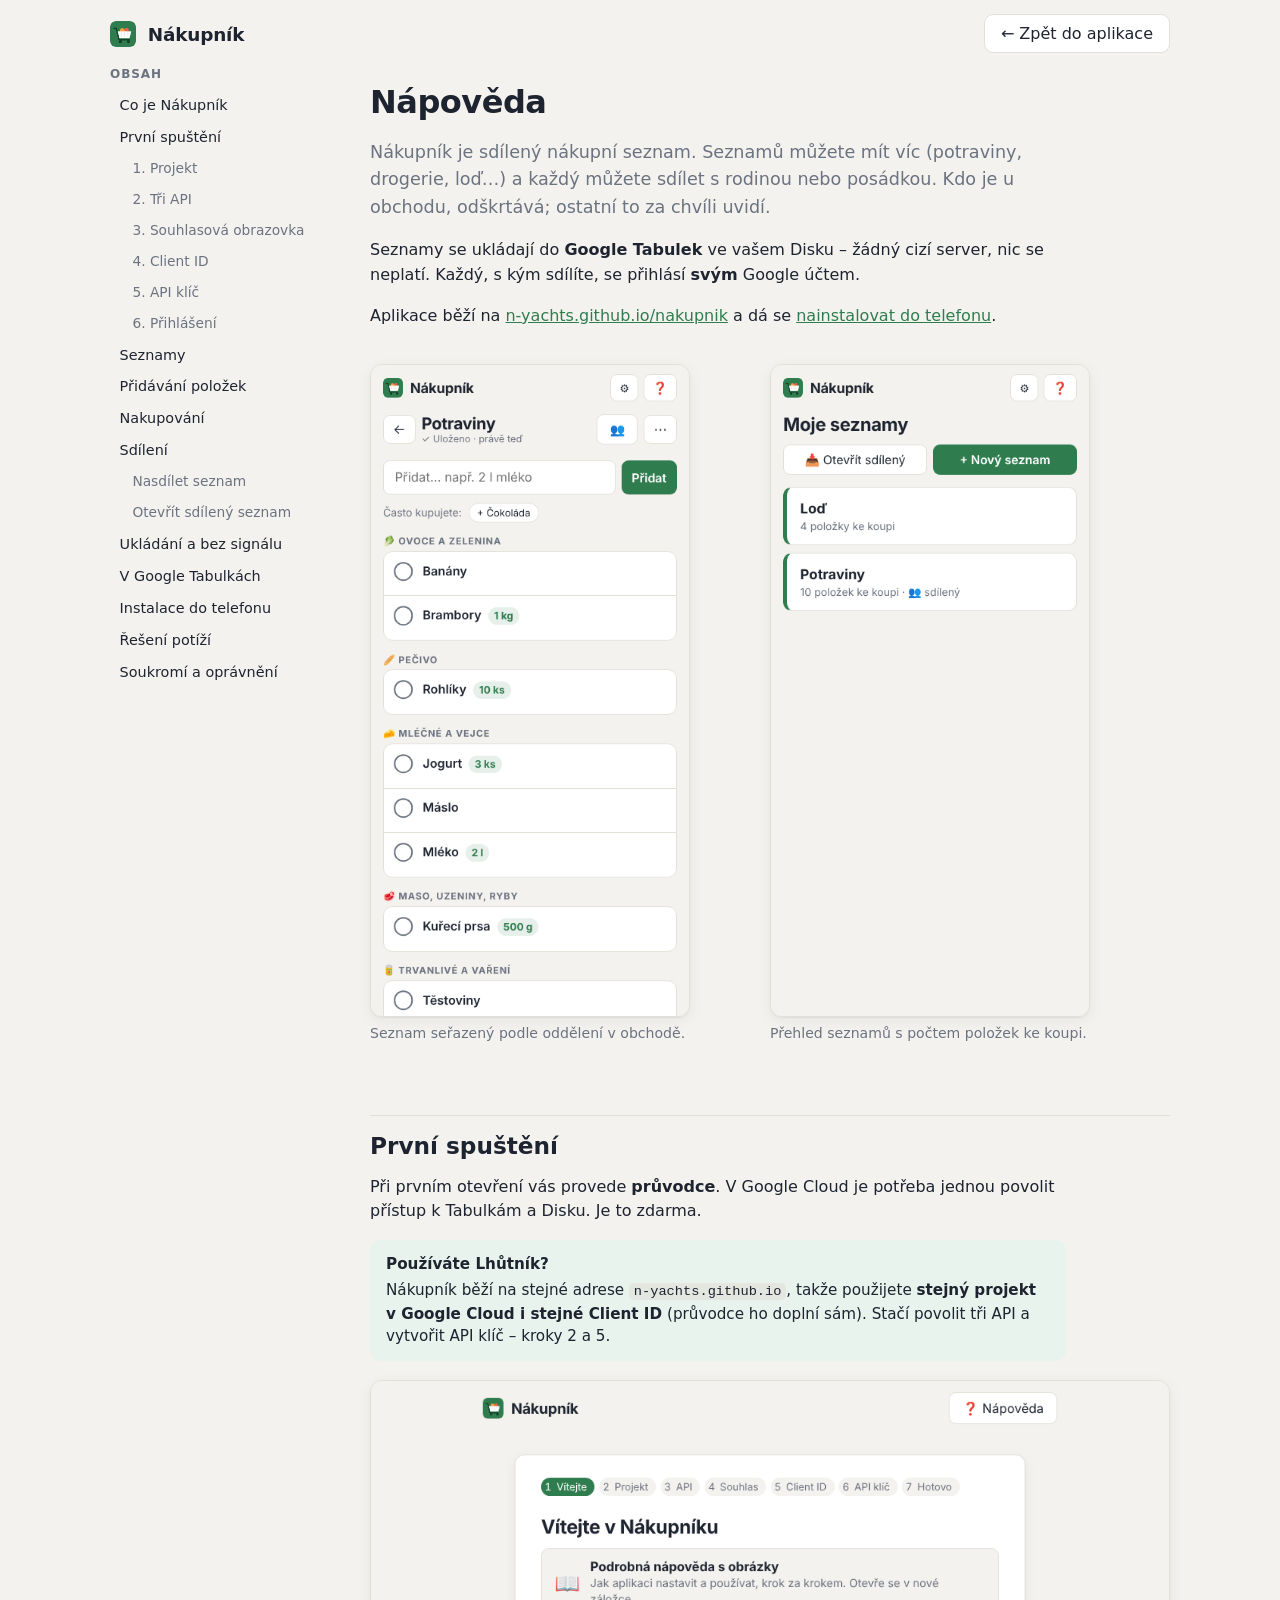
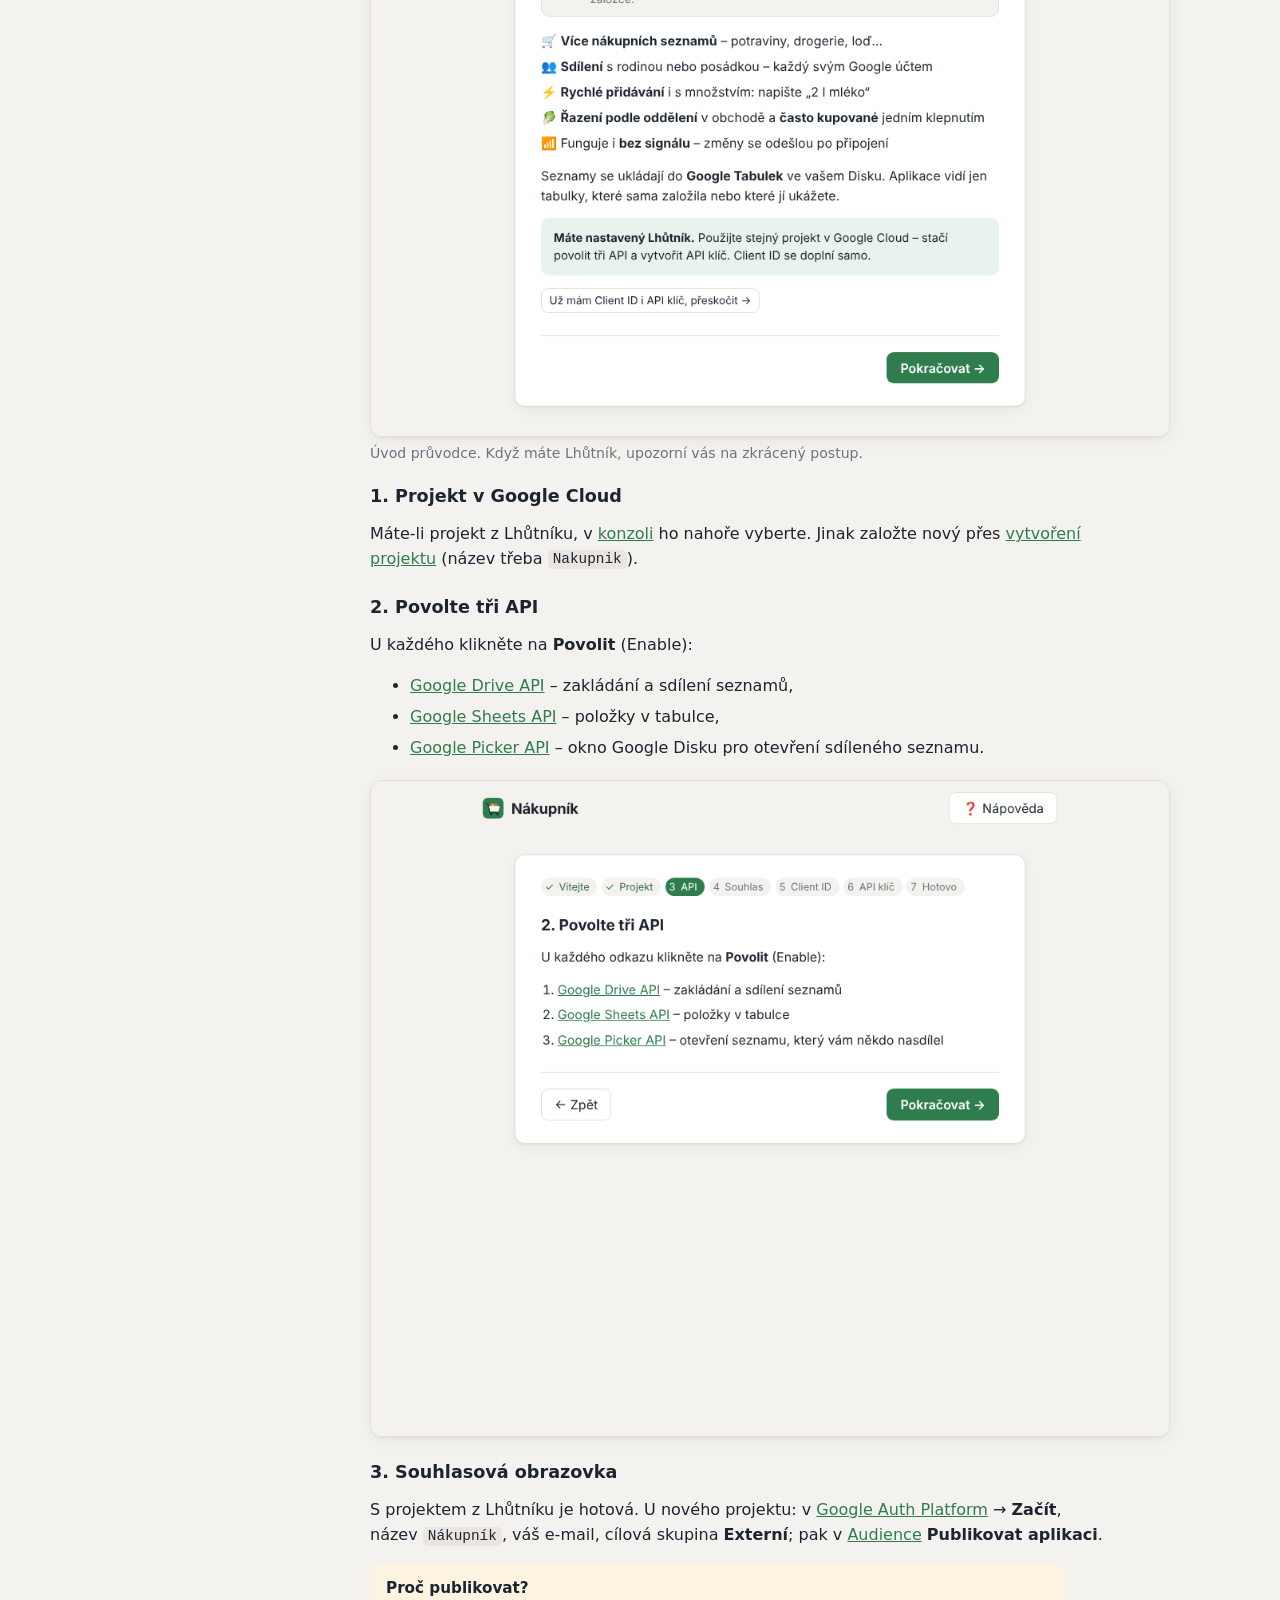
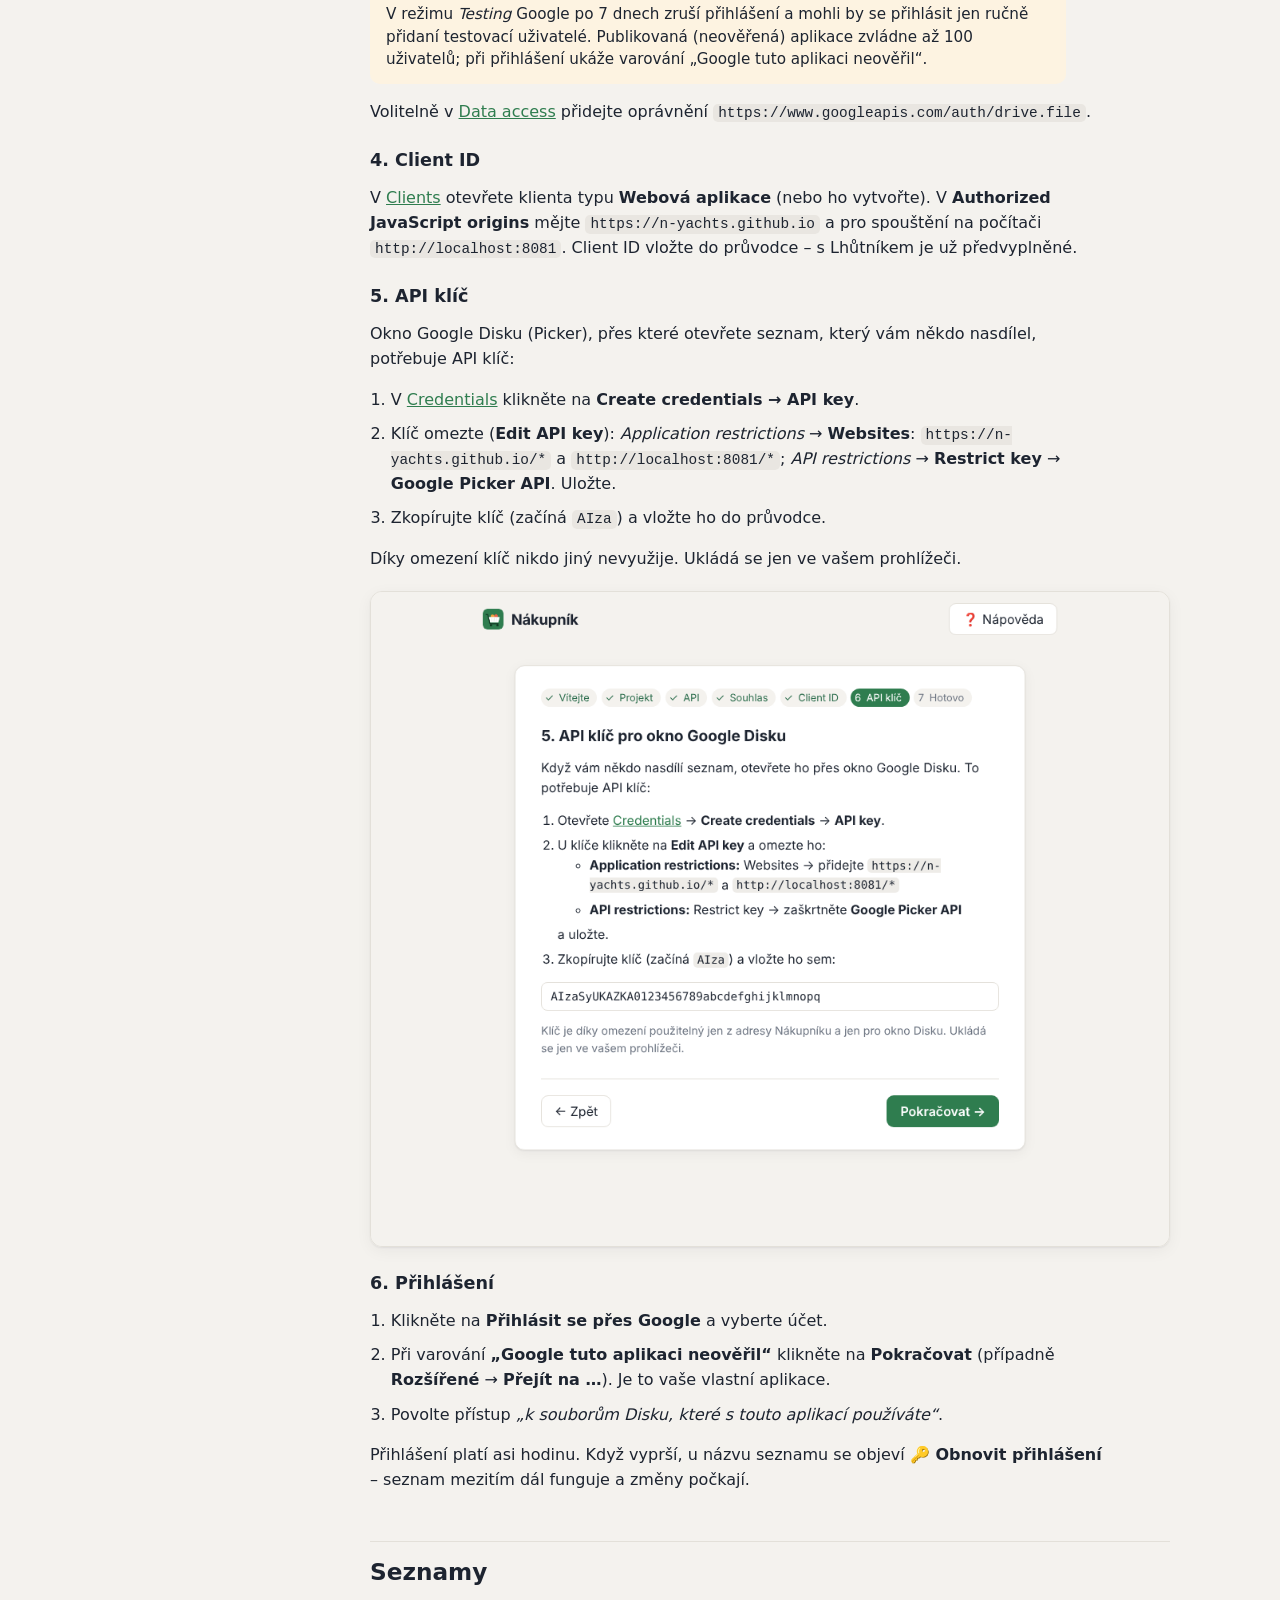
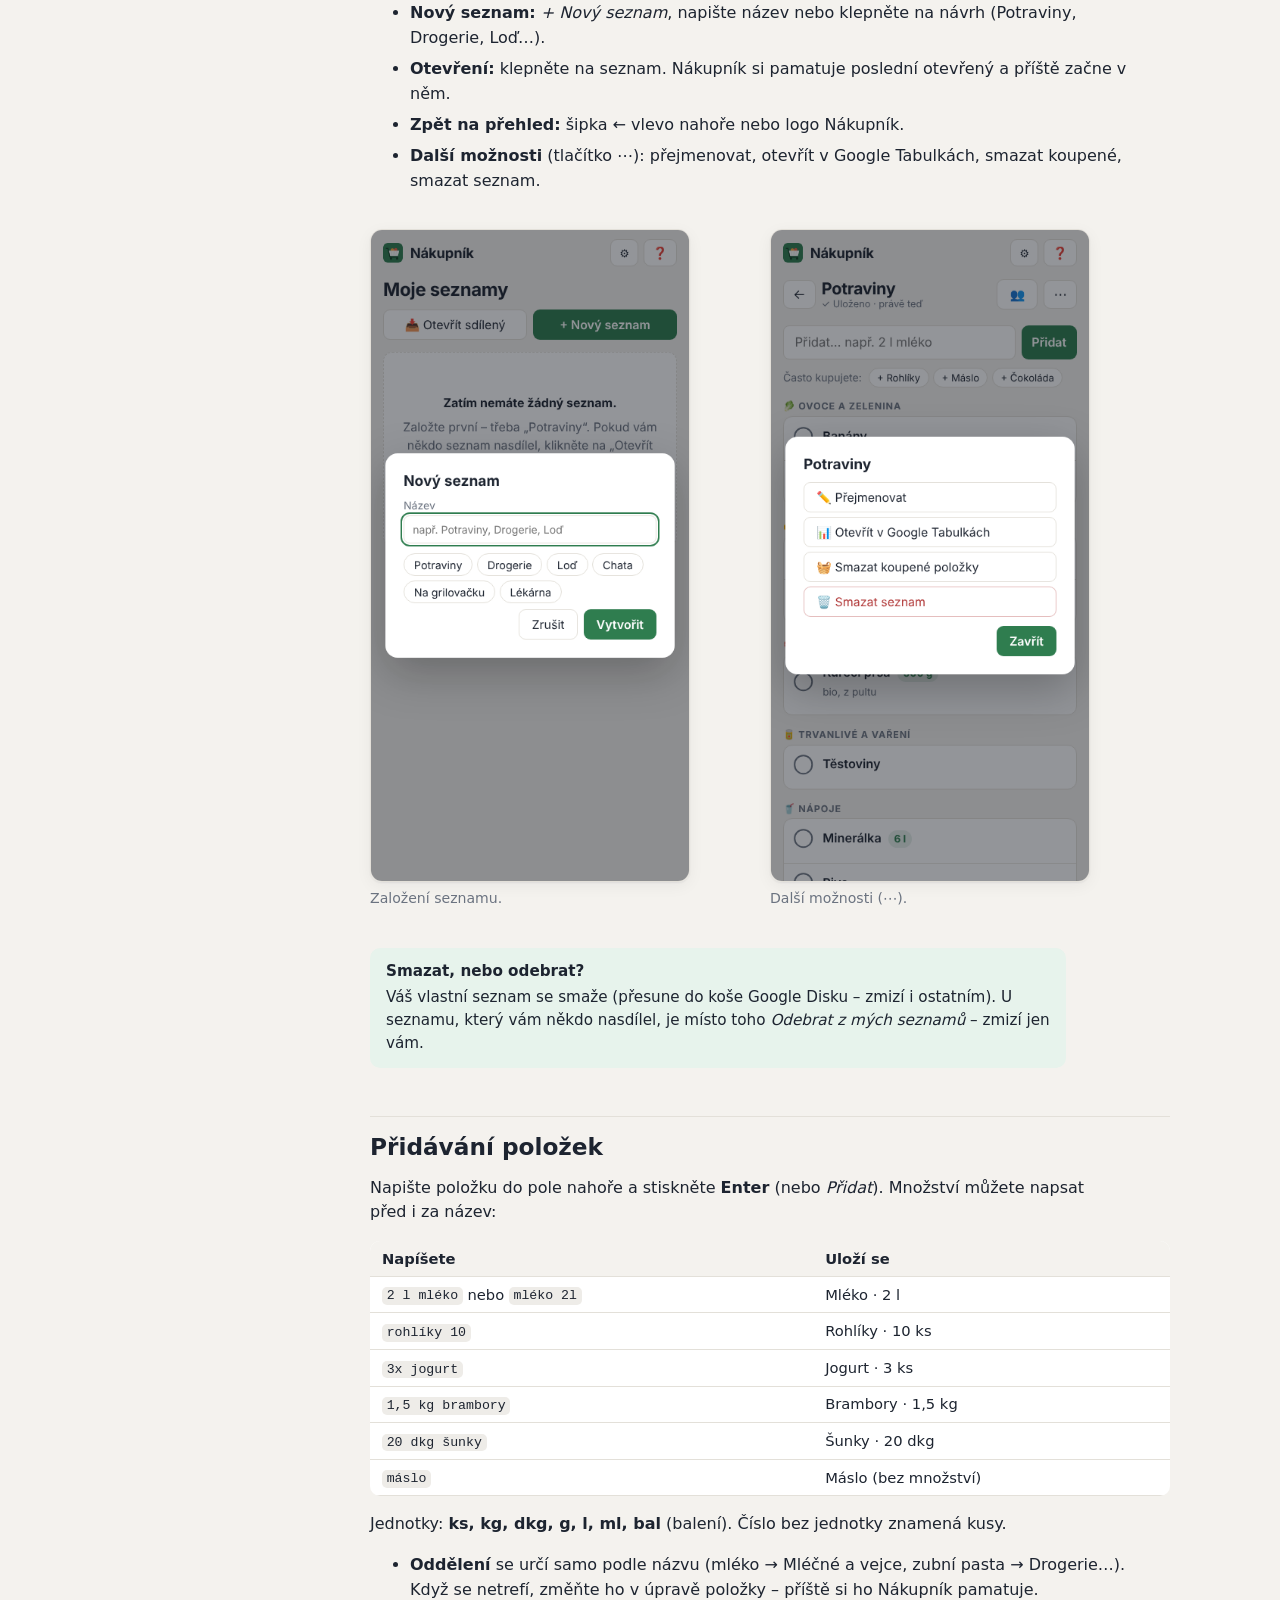
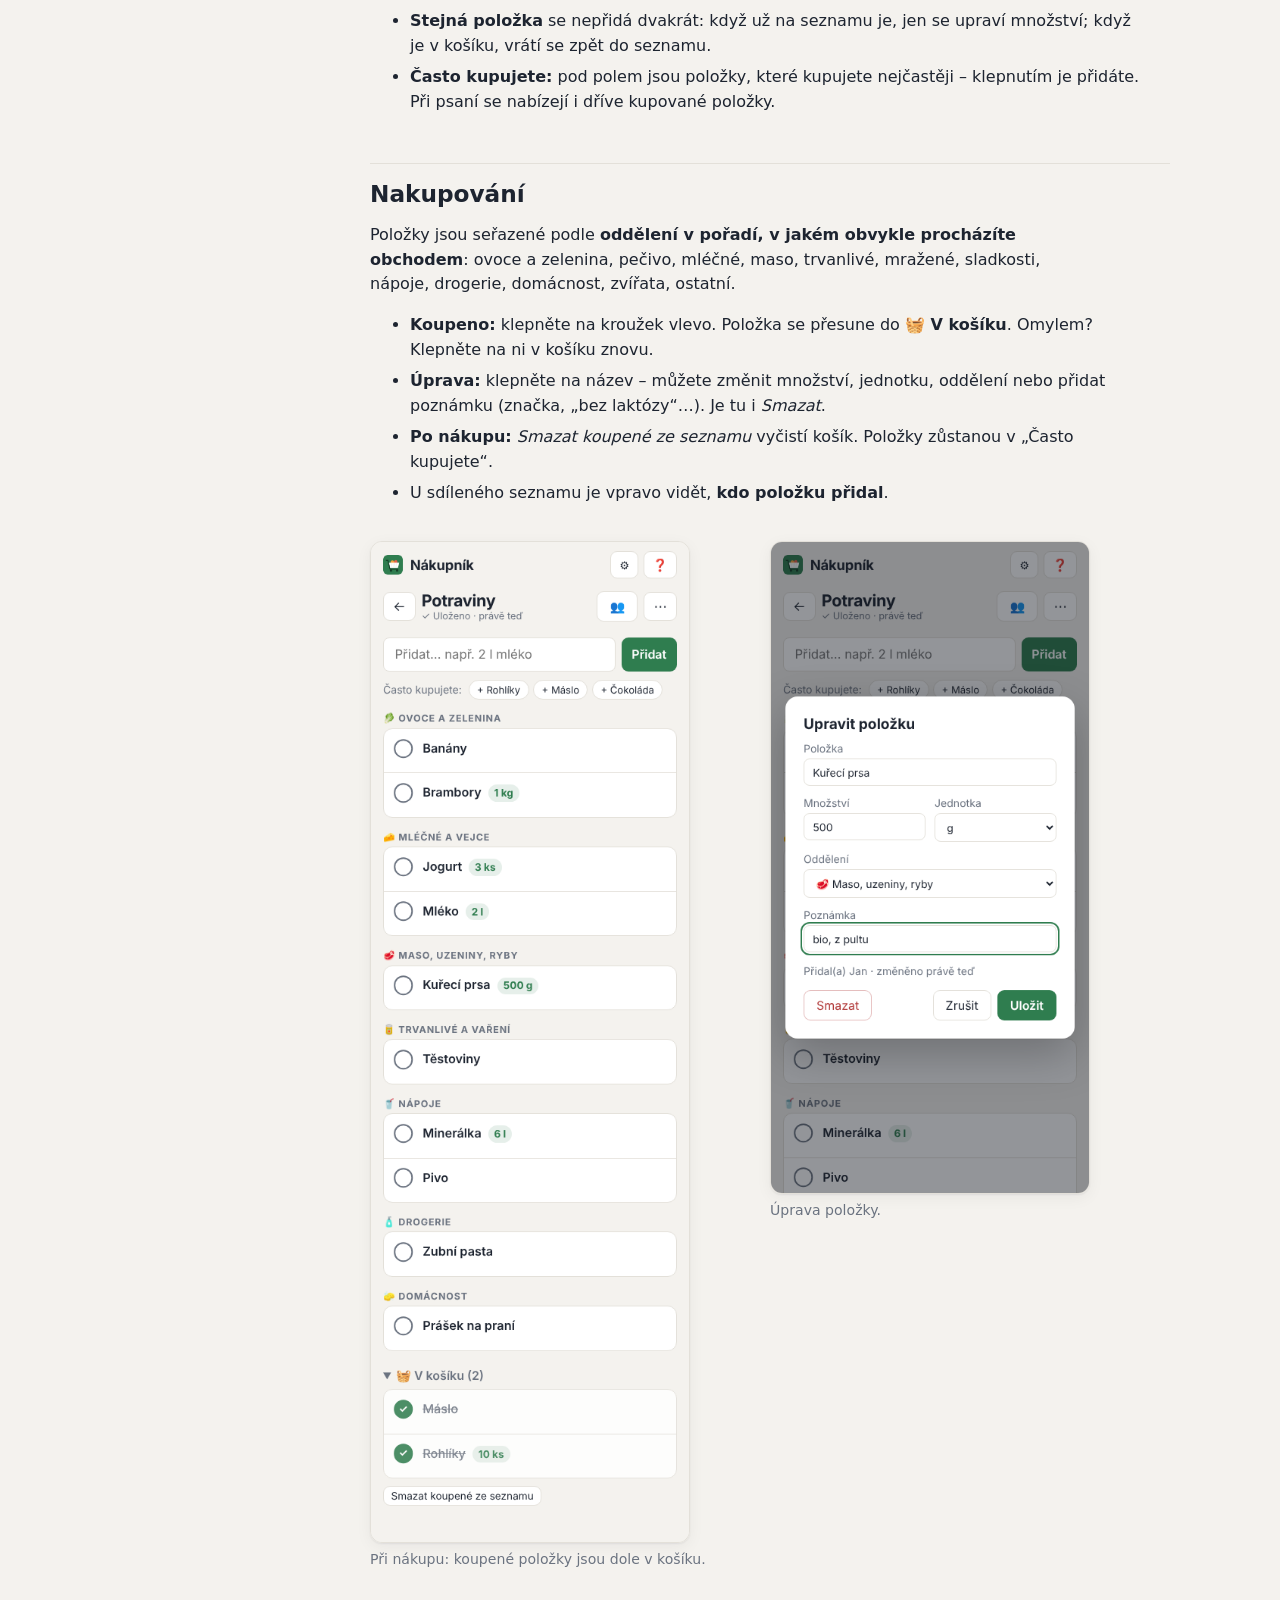
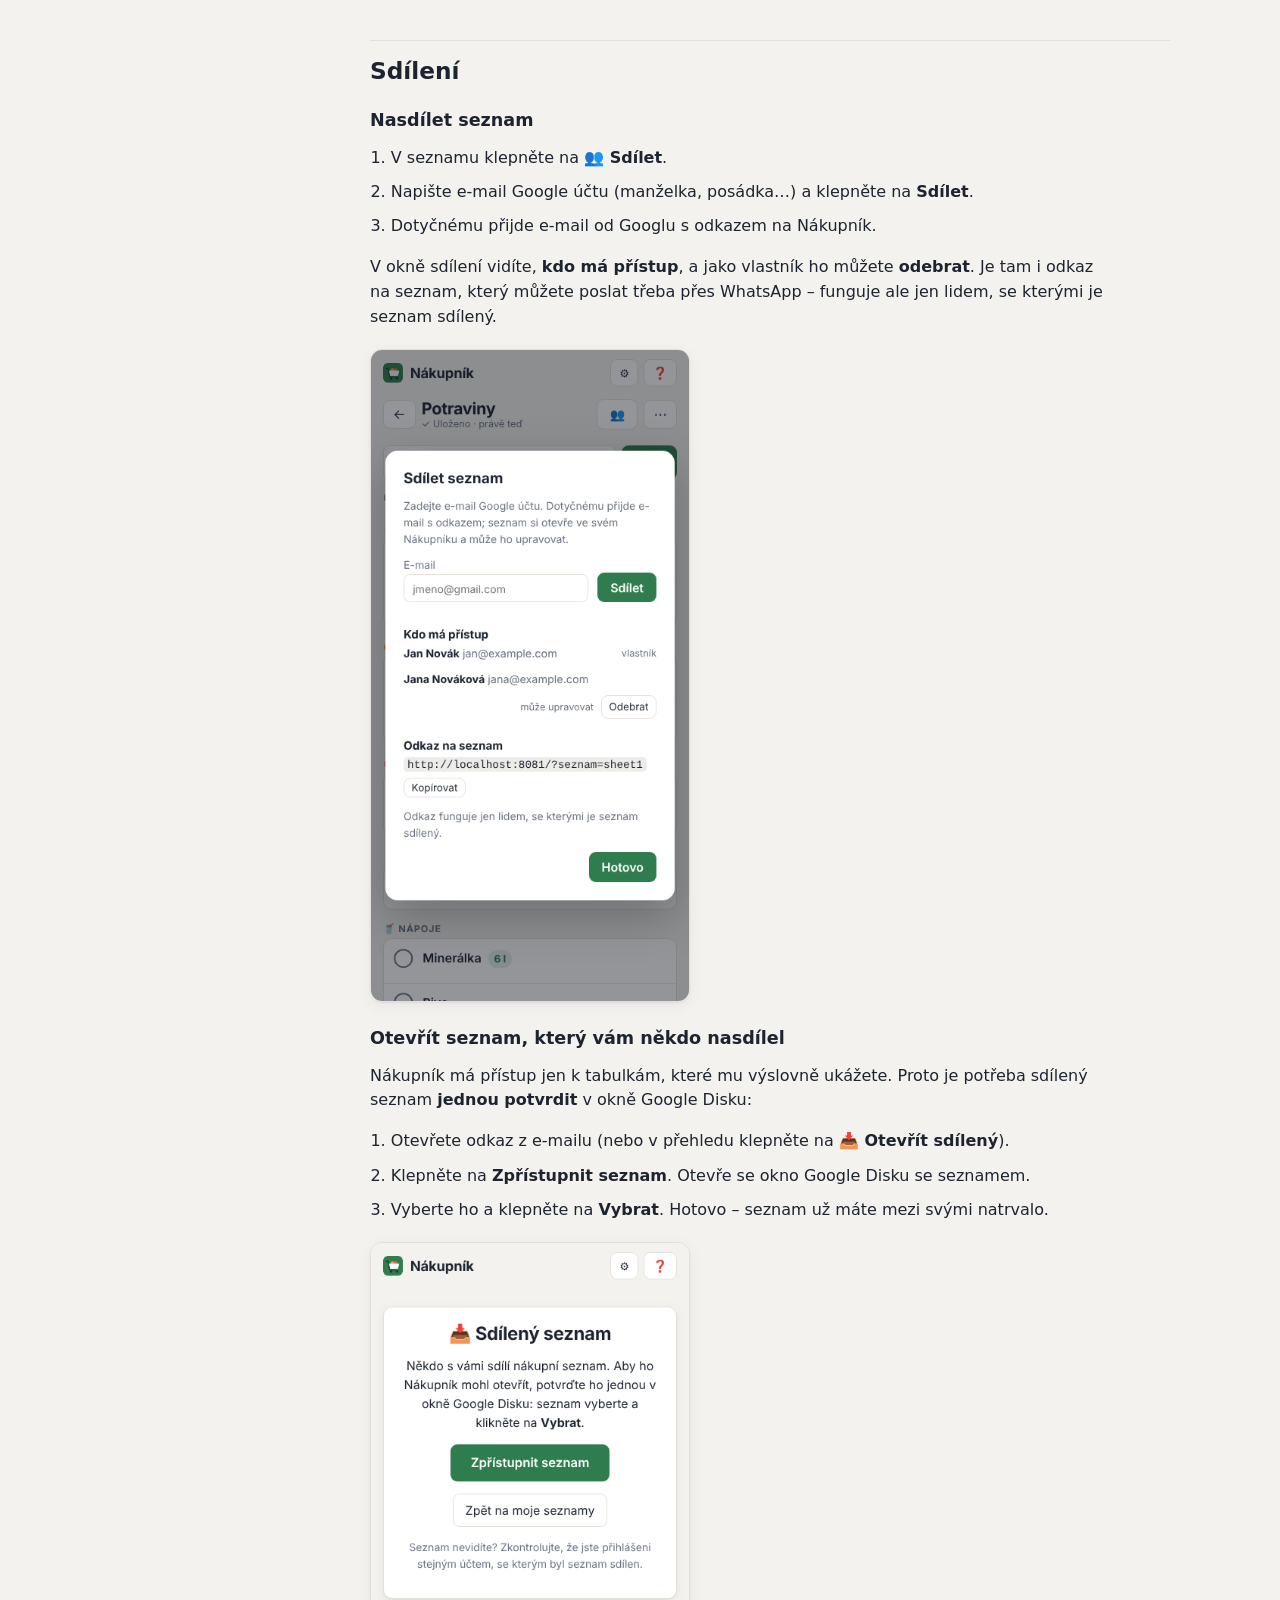
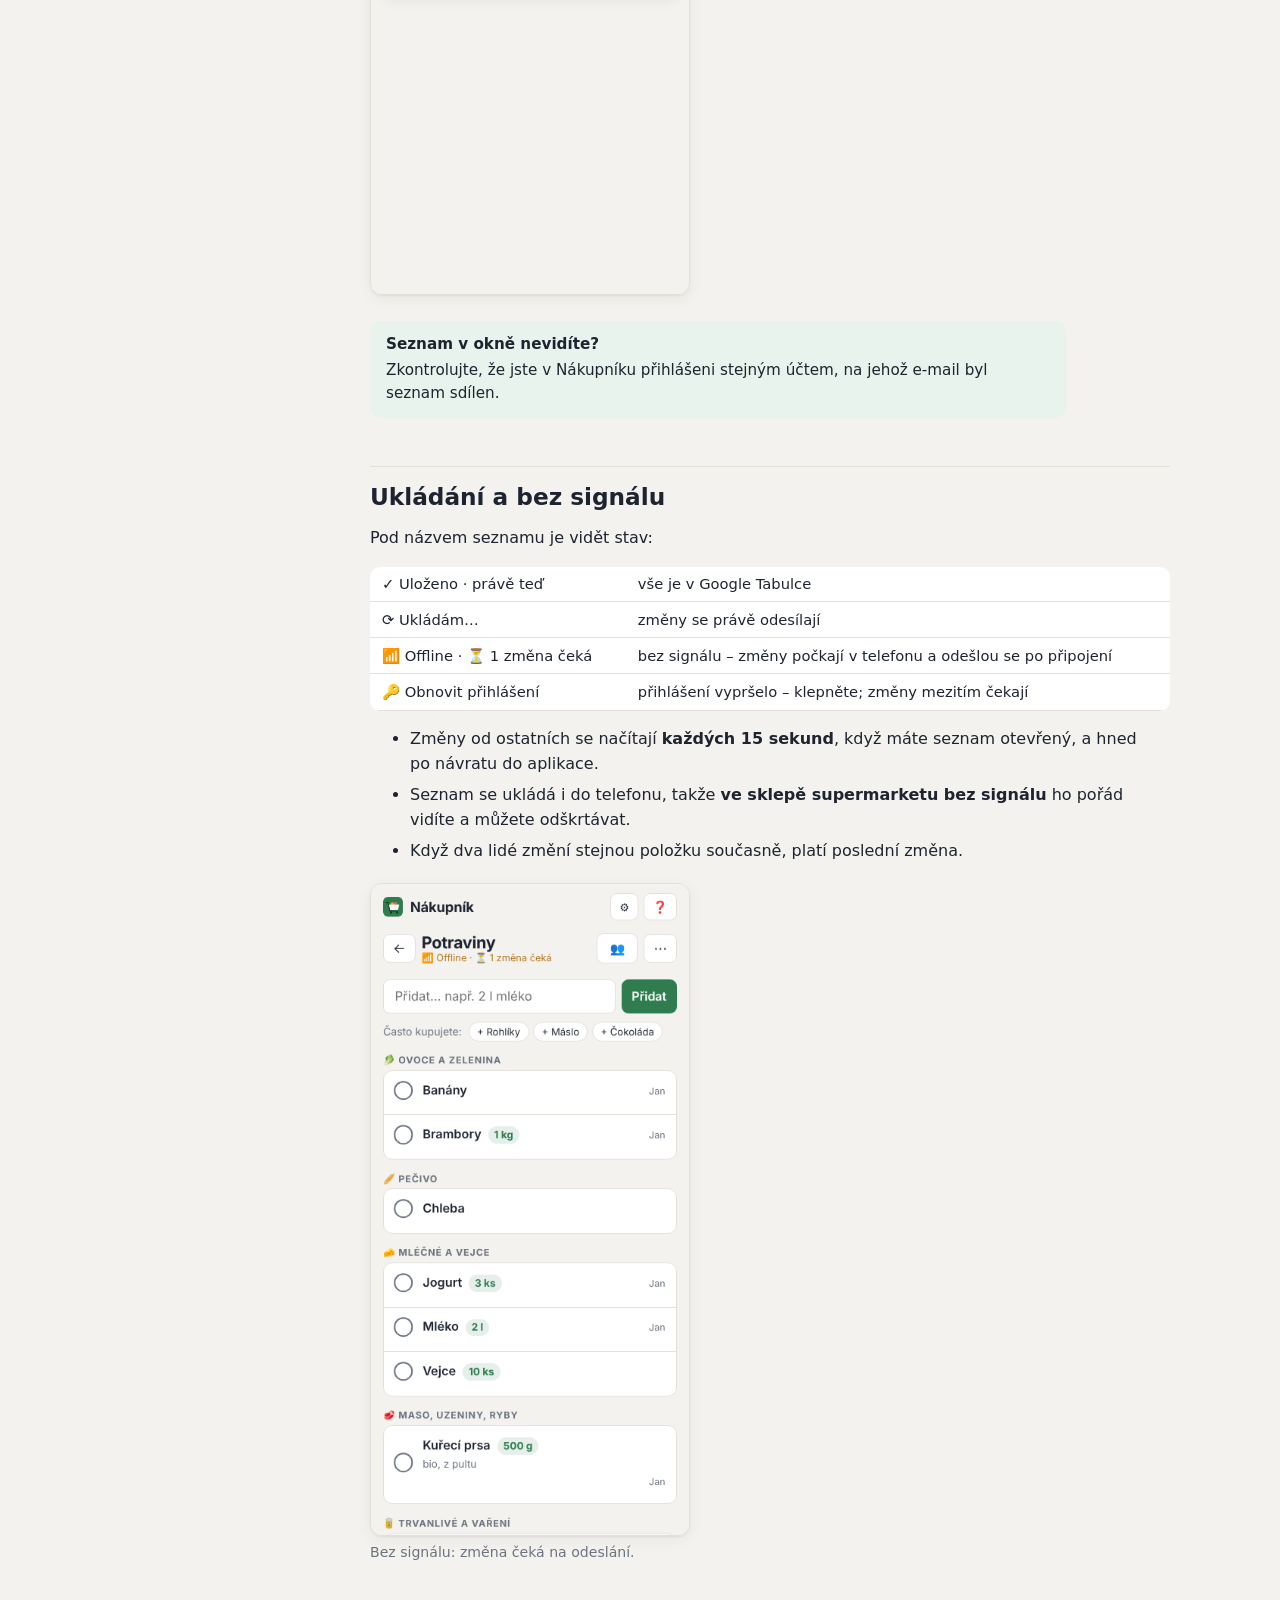
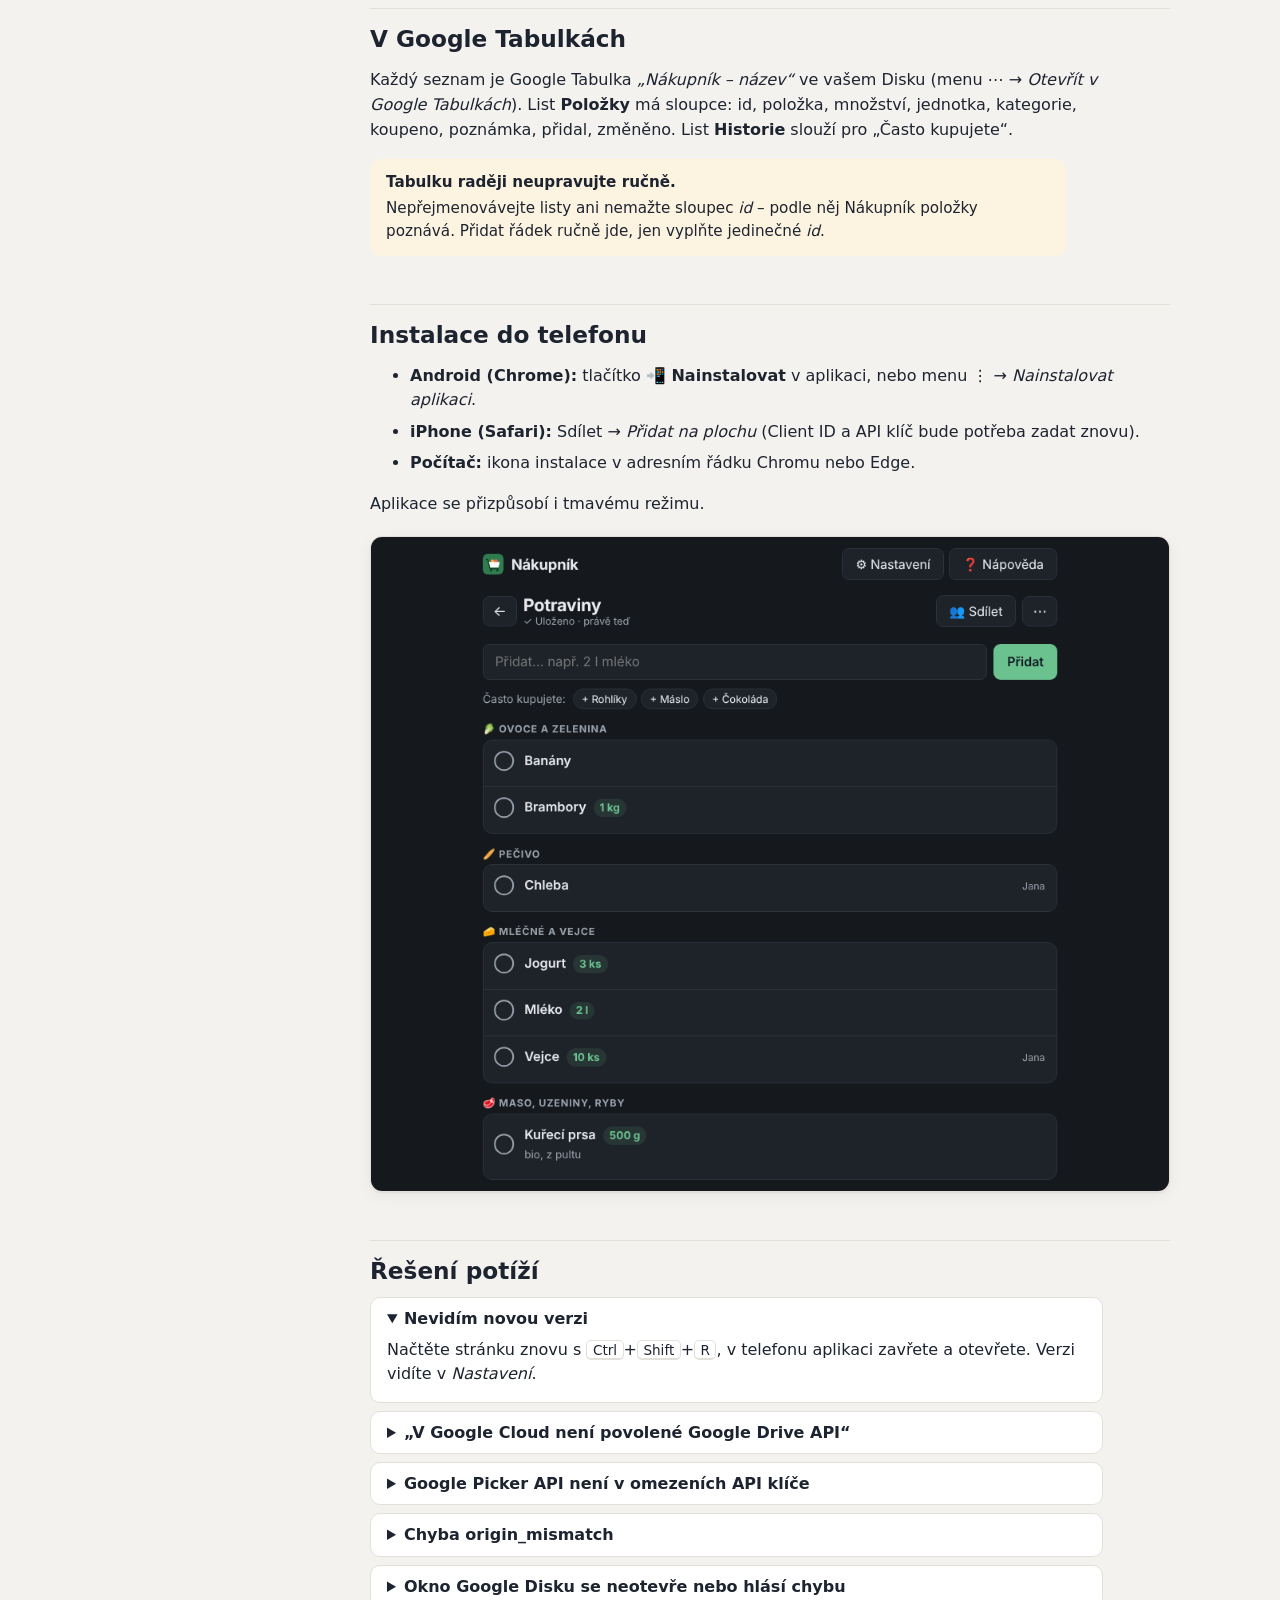
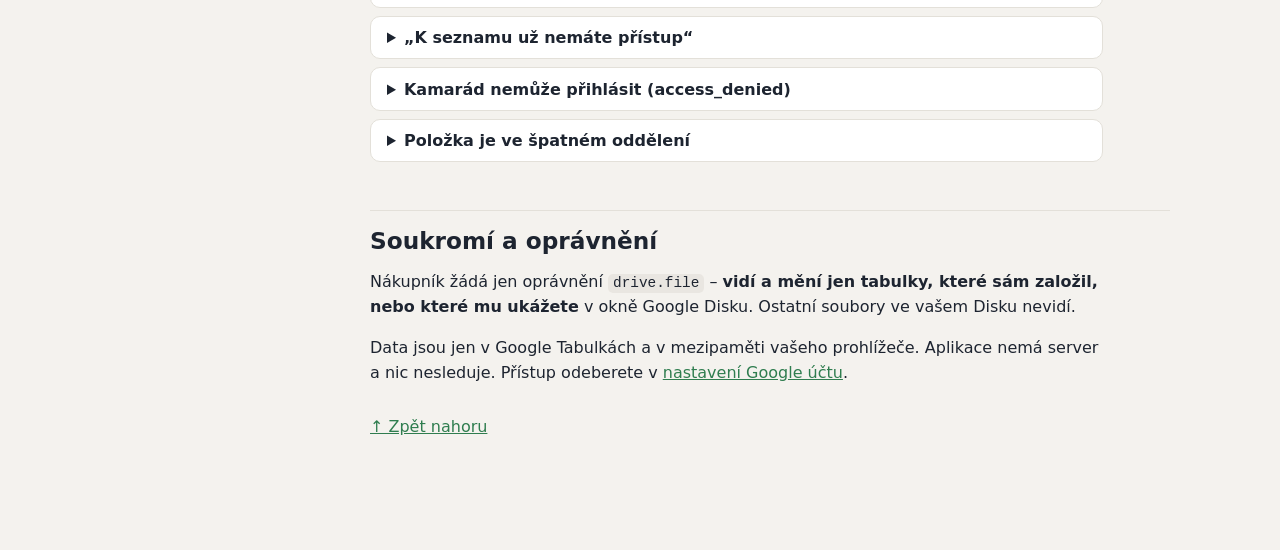
==== commit 0b29994c: "Rozlišení chyb Google API: nepovolené API a limity nejsou ztráta přístupu - SERVICE_DISABLED / acces" ====
--- a/help.html
+++ b/help.html
@@ -6,7 +6,7 @@
   <title>Nápověda – Nákupník</title>
   <link rel="icon" type="image/png" sizes="32x32" href="icons/favicon-32.png">
   <meta name="theme-color" content="#2f7d4f">
-  <link rel="stylesheet" href="styles.css?v=20261109-1930">
+  <link rel="stylesheet" href="styles.css?v=20261109-1925">
   <style>
     .help { display: grid; grid-template-columns: 220px 1fr; gap: 2.5rem; max-width: 1100px; margin: 0 auto; padding: 0 1.25rem 5rem; }
     .toc { position: sticky; top: 1rem; align-self: start; max-height: calc(100vh - 2rem); overflow: auto; font-size: .9rem; }
@@ -97,8 +97,8 @@
           Každý, s kým sdílíte, se přihlásí <b>svým</b> Google účtem.</p>
         <p>Aplikace běží na <a href="https://n-yachts.github.io/nakupnik/">n-yachts.github.io/nakupnik</a>
           a dá se <a href="#instalace">nainstalovat do telefonu</a>.</p>
-        <figure class="phone half"><img src="help/img/seznam.png?v=20261109-1930" alt="Nákupní seznam v telefonu" loading="lazy">
-          <figcaption>Seznam seřazený podle oddělení v obchodě.</figcaption></figure><figure class="phone half"><img src="help/img/seznamy.png?v=20261109-1930" alt="Přehled seznamů" loading="lazy">
+        <figure class="phone half"><img src="help/img/seznam.png?v=20261109-1925" alt="Nákupní seznam v telefonu" loading="lazy">
+          <figcaption>Seznam seřazený podle oddělení v obchodě.</figcaption></figure><figure class="phone half"><img src="help/img/seznamy.png?v=20261109-1925" alt="Přehled seznamů" loading="lazy">
           <figcaption>Přehled seznamů s počtem položek ke koupi.</figcaption></figure>
       </section>
 
@@ -109,7 +109,7 @@
         <div class="tip"><b>Používáte Lhůtník?</b> Nákupník běží na stejné adrese <code>n-yachts.github.io</code>,
           takže použijete <b>stejný projekt v Google Cloud i stejné Client ID</b> (průvodce ho doplní sám).
           Stačí povolit tři API a vytvořit API klíč – kroky 2 a 5.</div>
-        <figure><img src="help/img/pruvodce-uvod.png?v=20261109-1930" alt="Úvod průvodce" loading="lazy">
+        <figure><img src="help/img/pruvodce-uvod.png?v=20261109-1925" alt="Úvod průvodce" loading="lazy">
           <figcaption>Úvod průvodce. Když máte Lhůtník, upozorní vás na zkrácený postup.</figcaption></figure>
 
         <h3 id="krok-projekt">1. Projekt v Google Cloud</h3>
@@ -125,7 +125,7 @@
           <li><a href="https://console.cloud.google.com/apis/library/sheets.googleapis.com" target="_blank" rel="noopener">Google Sheets API</a> – položky v tabulce,</li>
           <li><a href="https://console.cloud.google.com/apis/library/picker.googleapis.com" target="_blank" rel="noopener">Google Picker API</a> – okno Google Disku pro otevření sdíleného seznamu.</li>
         </ul>
-        <figure><img src="help/img/pruvodce-api.png?v=20261109-1930" alt="Krok průvodce: povolení API" loading="lazy"></figure>
+        <figure><img src="help/img/pruvodce-api.png?v=20261109-1925" alt="Krok průvodce: povolení API" loading="lazy"></figure>
 
         <h3 id="krok-souhlas">3. Souhlasová obrazovka</h3>
         <p>S projektem z Lhůtníku je hotová. U nového projektu: v
@@ -156,7 +156,7 @@
           <li>Zkopírujte klíč (začíná <code>AIza</code>) a vložte ho do průvodce.</li>
         </ol>
         <p>Díky omezení klíč nikdo jiný nevyužije. Ukládá se jen ve vašem prohlížeči.</p>
-        <figure><img src="help/img/pruvodce-klic.png?v=20261109-1930" alt="Krok průvodce: API klíč" loading="lazy"></figure>
+        <figure><img src="help/img/pruvodce-klic.png?v=20261109-1925" alt="Krok průvodce: API klíč" loading="lazy"></figure>
 
         <h3 id="prihlaseni">6. Přihlášení</h3>
         <ol class="steps-list">
@@ -177,8 +177,8 @@
           <li><b>Zpět na přehled:</b> šipka ← vlevo nahoře nebo logo Nákupník.</li>
           <li><b>Další možnosti</b> (tlačítko ⋯): přejmenovat, otevřít v Google Tabulkách, smazat koupené, smazat seznam.</li>
         </ul>
-        <figure class="phone half"><img src="help/img/novy-seznam.png?v=20261109-1930" alt="Nový seznam" loading="lazy">
-          <figcaption>Založení seznamu.</figcaption></figure><figure class="phone half"><img src="help/img/menu.png?v=20261109-1930" alt="Možnosti seznamu" loading="lazy">
+        <figure class="phone half"><img src="help/img/novy-seznam.png?v=20261109-1925" alt="Nový seznam" loading="lazy">
+          <figcaption>Založení seznamu.</figcaption></figure><figure class="phone half"><img src="help/img/menu.png?v=20261109-1925" alt="Možnosti seznamu" loading="lazy">
           <figcaption>Další možnosti (⋯).</figcaption></figure>
         <div class="tip"><b>Smazat, nebo odebrat?</b> Váš vlastní seznam se smaže (přesune do koše Google Disku –
           zmizí i ostatním). U seznamu, který vám někdo nasdílel, je místo toho <i>Odebrat z mých seznamů</i> –
@@ -223,8 +223,8 @@
           <li><b>Po nákupu:</b> <i>Smazat koupené ze seznamu</i> vyčistí košík. Položky zůstanou v „Často kupujete“.</li>
           <li>U sdíleného seznamu je vpravo vidět, <b>kdo položku přidal</b>.</li>
         </ul>
-        <figure class="phone half"><img src="help/img/seznam-nakup.png?v=20261109-1930" alt="Seznam při nákupu" loading="lazy">
-          <figcaption>Při nákupu: koupené položky jsou dole v košíku.</figcaption></figure><figure class="phone half"><img src="help/img/uprava-polozky.png?v=20261109-1930" alt="Úprava položky" loading="lazy">
+        <figure class="phone half"><img src="help/img/seznam-nakup.png?v=20261109-1925" alt="Seznam při nákupu" loading="lazy">
+          <figcaption>Při nákupu: koupené položky jsou dole v košíku.</figcaption></figure><figure class="phone half"><img src="help/img/uprava-polozky.png?v=20261109-1925" alt="Úprava položky" loading="lazy">
           <figcaption>Úprava položky.</figcaption></figure>
       </section>
 
@@ -238,7 +238,7 @@
         </ol>
         <p>V okně sdílení vidíte, <b>kdo má přístup</b>, a jako vlastník ho můžete <b>odebrat</b>. Je tam i odkaz
           na seznam, který můžete poslat třeba přes WhatsApp – funguje ale jen lidem, se kterými je seznam sdílený.</p>
-        <figure class="phone"><img src="help/img/sdileni.png?v=20261109-1930" alt="Sdílení seznamu" loading="lazy"></figure>
+        <figure class="phone"><img src="help/img/sdileni.png?v=20261109-1925" alt="Sdílení seznamu" loading="lazy"></figure>
 
         <h3 id="sdileni-otevrit">Otevřít seznam, který vám někdo nasdílel</h3>
         <p>Nákupník má přístup jen k tabulkám, které mu výslovně ukážete. Proto je potřeba sdílený seznam
@@ -248,7 +248,7 @@
           <li>Klepněte na <b>Zpřístupnit seznam</b>. Otevře se okno Google Disku se seznamem.</li>
           <li>Vyberte ho a klepněte na <b>Vybrat</b>. Hotovo – seznam už máte mezi svými natrvalo.</li>
         </ol>
-        <figure class="phone"><img src="help/img/zpristupneni.png?v=20261109-1930" alt="Zpřístupnění sdíleného seznamu" loading="lazy"></figure>
+        <figure class="phone"><img src="help/img/zpristupneni.png?v=20261109-1925" alt="Zpřístupnění sdíleného seznamu" loading="lazy"></figure>
         <div class="tip"><b>Seznam v okně nevidíte?</b> Zkontrolujte, že jste v Nákupníku přihlášeni stejným účtem,
           na jehož e-mail byl seznam sdílen.</div>
       </section>
@@ -269,7 +269,7 @@
           <li>Seznam se ukládá i do telefonu, takže <b>ve sklepě supermarketu bez signálu</b> ho pořád vidíte a můžete odškrtávat.</li>
           <li>Když dva lidé změní stejnou položku současně, platí poslední změna.</li>
         </ul>
-        <figure class="phone"><img src="help/img/offline.png?v=20261109-1930" alt="Seznam bez signálu" loading="lazy">
+        <figure class="phone"><img src="help/img/offline.png?v=20261109-1925" alt="Seznam bez signálu" loading="lazy">
           <figcaption>Bez signálu: změna čeká na odeslání.</figcaption></figure>
       </section>
 
@@ -290,7 +290,7 @@
           <li><b>Počítač:</b> ikona instalace v adresním řádku Chromu nebo Edge.</li>
         </ul>
         <p>Aplikace se přizpůsobí i tmavému režimu.</p>
-        <figure><img src="help/img/pocitac-tmavy.png?v=20261109-1930" alt="Nákupník na počítači v tmavém režimu" loading="lazy"></figure>
+        <figure><img src="help/img/pocitac-tmavy.png?v=20261109-1925" alt="Nákupník na počítači v tmavém režimu" loading="lazy"></figure>
       </section>
 
       <section id="potize">
@@ -298,6 +298,16 @@
         <details class="faq" open><summary>Nevidím novou verzi</summary>
           <p>Načtěte stránku znovu s <kbd>Ctrl</kbd>+<kbd>Shift</kbd>+<kbd>R</kbd>, v telefonu aplikaci zavřete a otevřete.
             Verzi vidíte v <i>Nastavení</i>.</p></details>
+        <details class="faq"><summary>„V Google Cloud není povolené Google Drive API“</summary>
+          <p>API je potřeba povolit ve <b>stejném projektu, ke kterému patří Client ID</b> (číslo projektu je
+            v hlášce i na začátku Client ID). Zkontrolujte, že máte nahoře v konzoli vybraný správný projekt,
+            a povolte <a href="https://console.cloud.google.com/apis/library/drive.googleapis.com" target="_blank" rel="noopener">Drive API</a>,
+            <a href="https://console.cloud.google.com/apis/library/sheets.googleapis.com" target="_blank" rel="noopener">Sheets API</a> a
+            <a href="https://console.cloud.google.com/apis/library/picker.googleapis.com" target="_blank" rel="noopener">Picker API</a>.
+            Po povolení počkejte pár minut. Vaše seznamy ani změny se mezitím neztratí.</p></details>
+        <details class="faq"><summary>Google Picker API není v omezeních API klíče</summary>
+          <p>V nabídce <i>API restrictions</i> se ukazují jen povolená API – nejdřív Picker API povolte a stránku klíče obnovte.
+            Případně zvolte <i>Don't restrict key</i> a nechte jen omezení na weby.</p></details>
         <details class="faq"><summary>Chyba origin_mismatch</summary>
           <p>V Client ID chybí <code>https://n-yachts.github.io</code> (nebo <code>http://localhost:8081</code>) v <i>Authorized JavaScript origins</i>.</p></details>
         <details class="faq"><summary>Okno Google Disku se neotevře nebo hlásí chybu</summary>
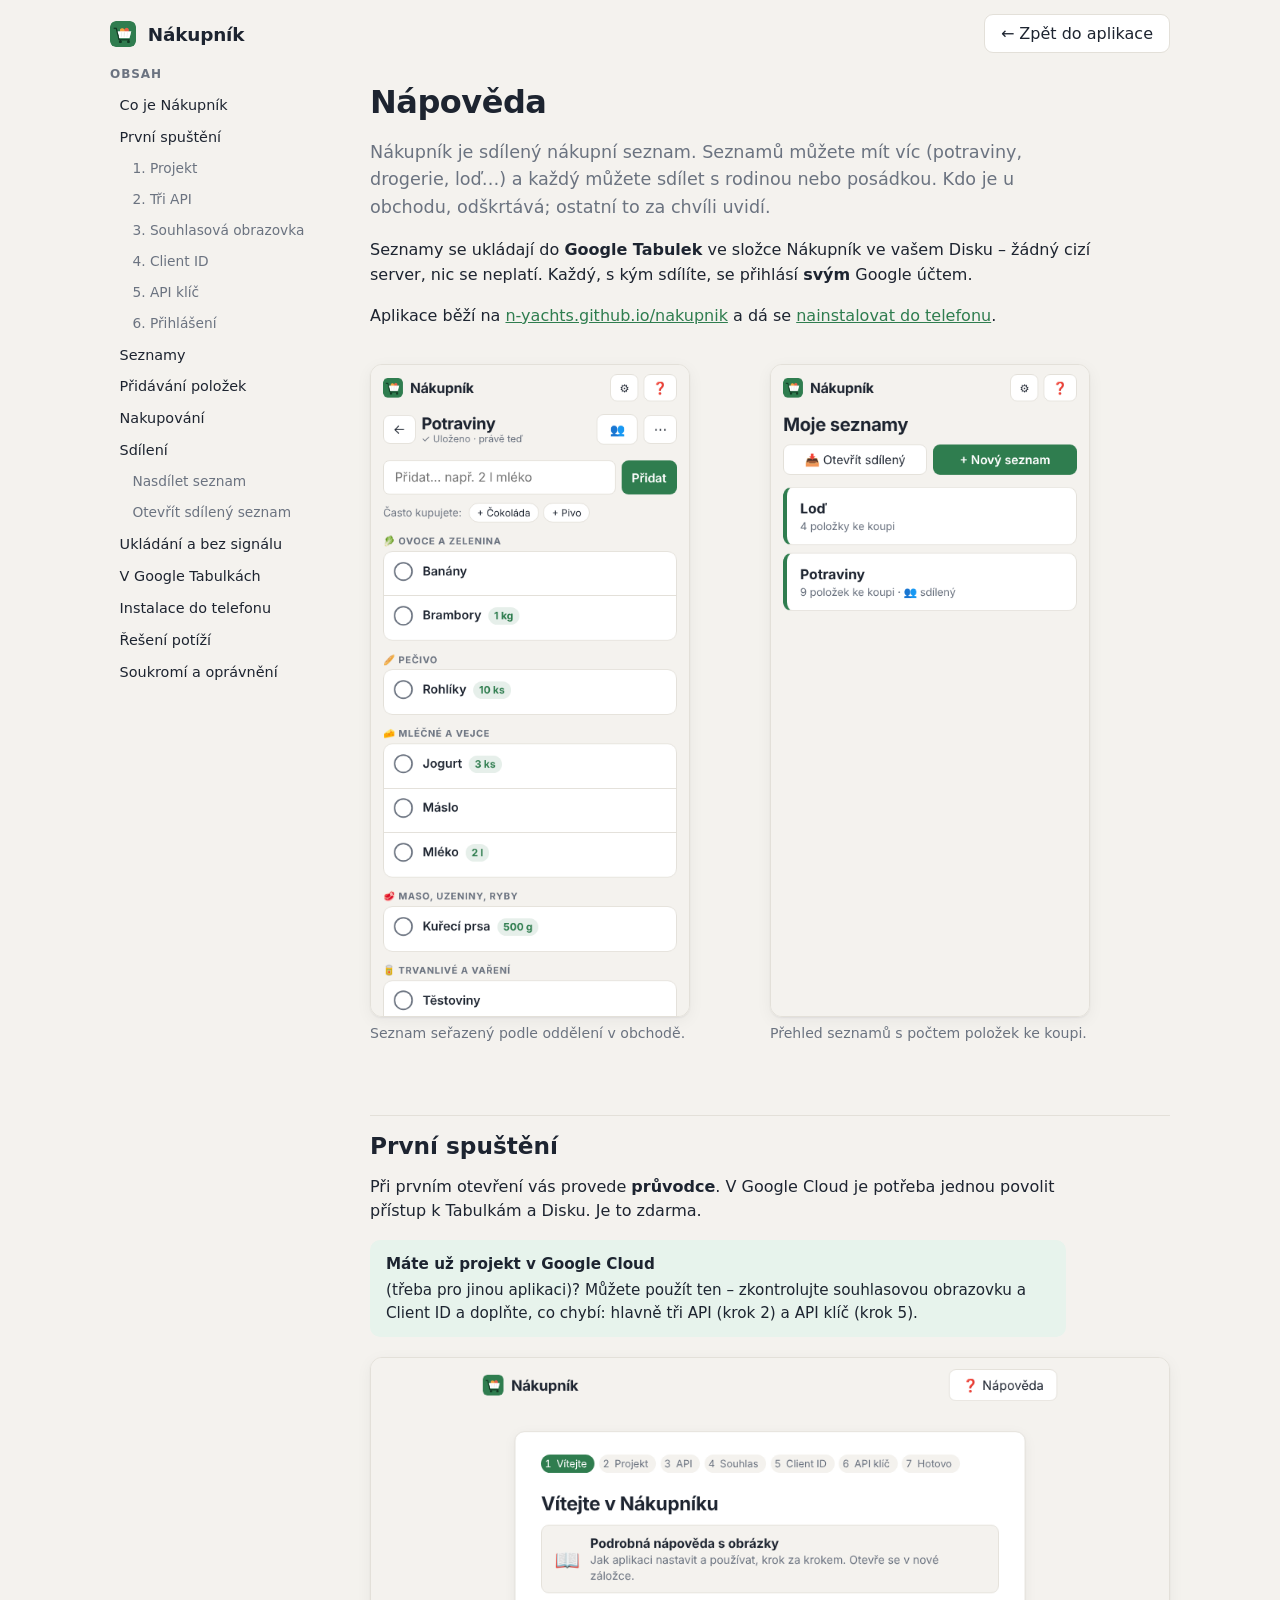
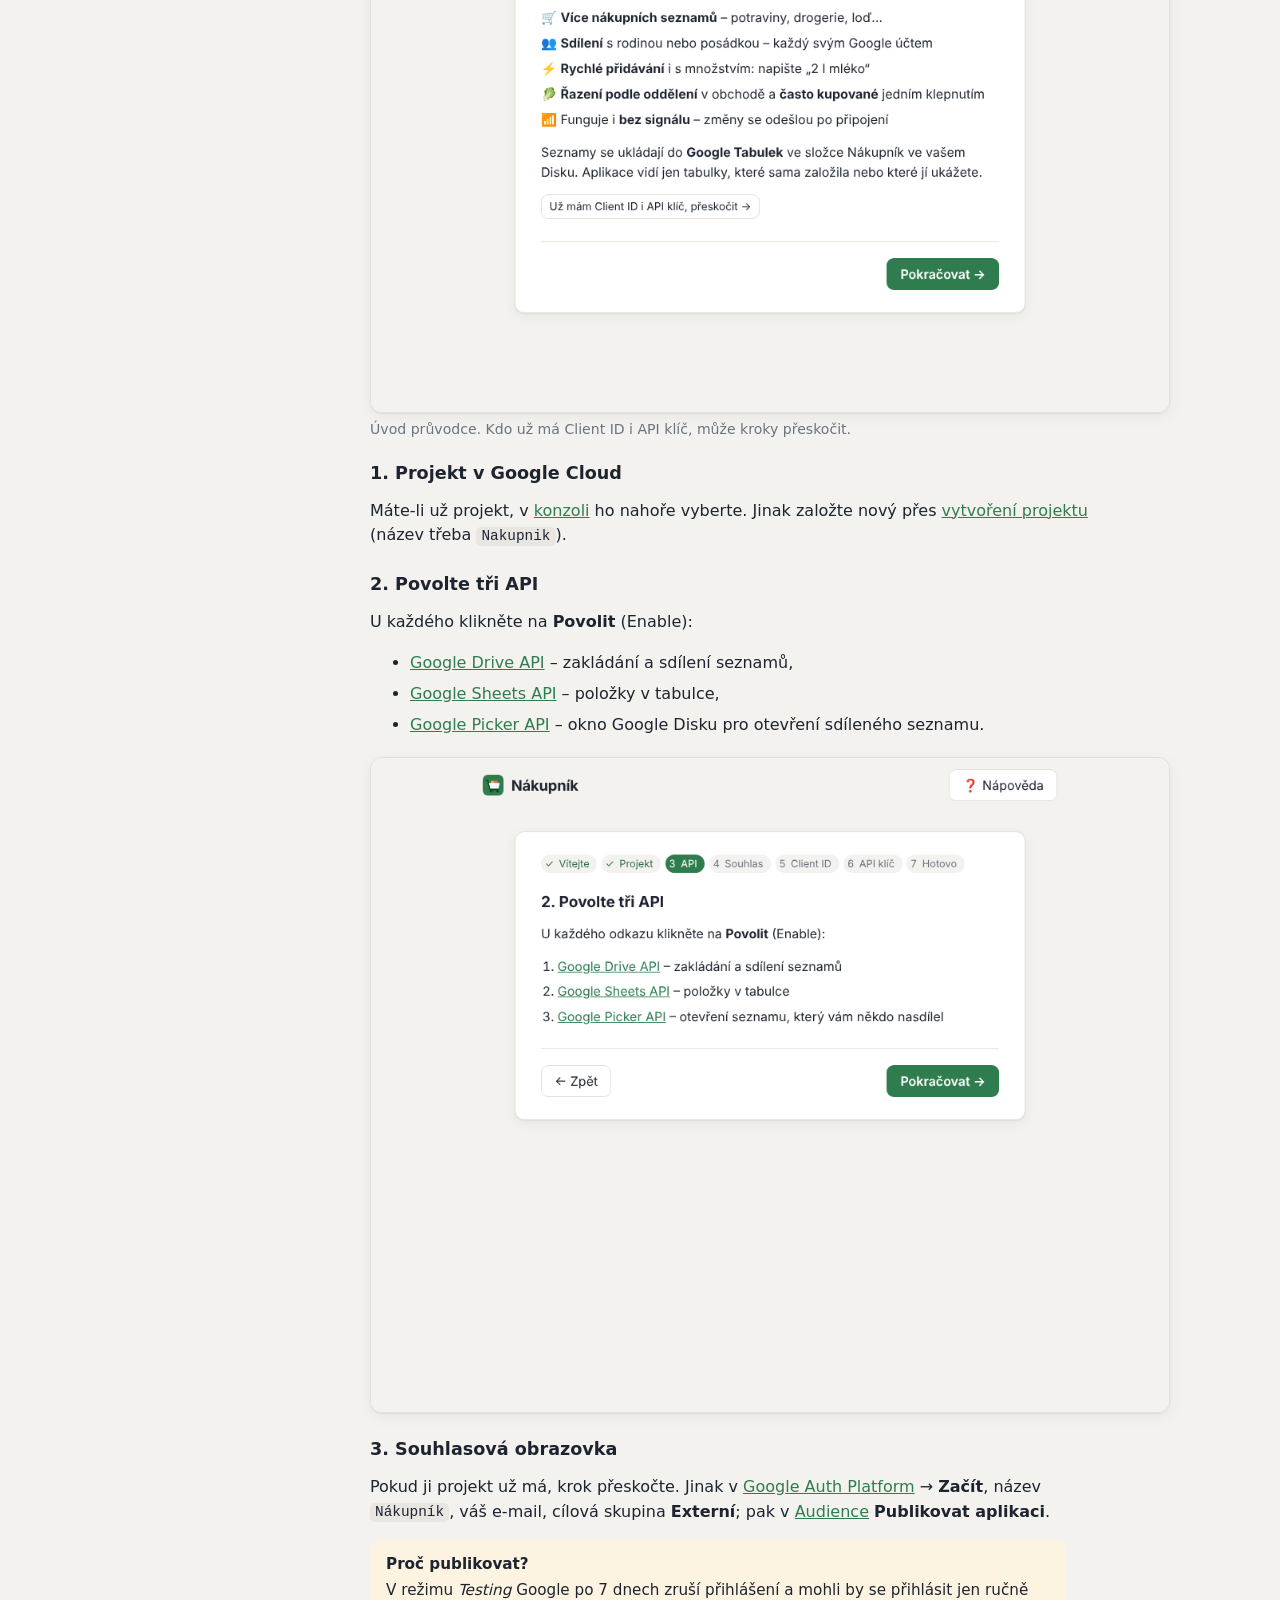
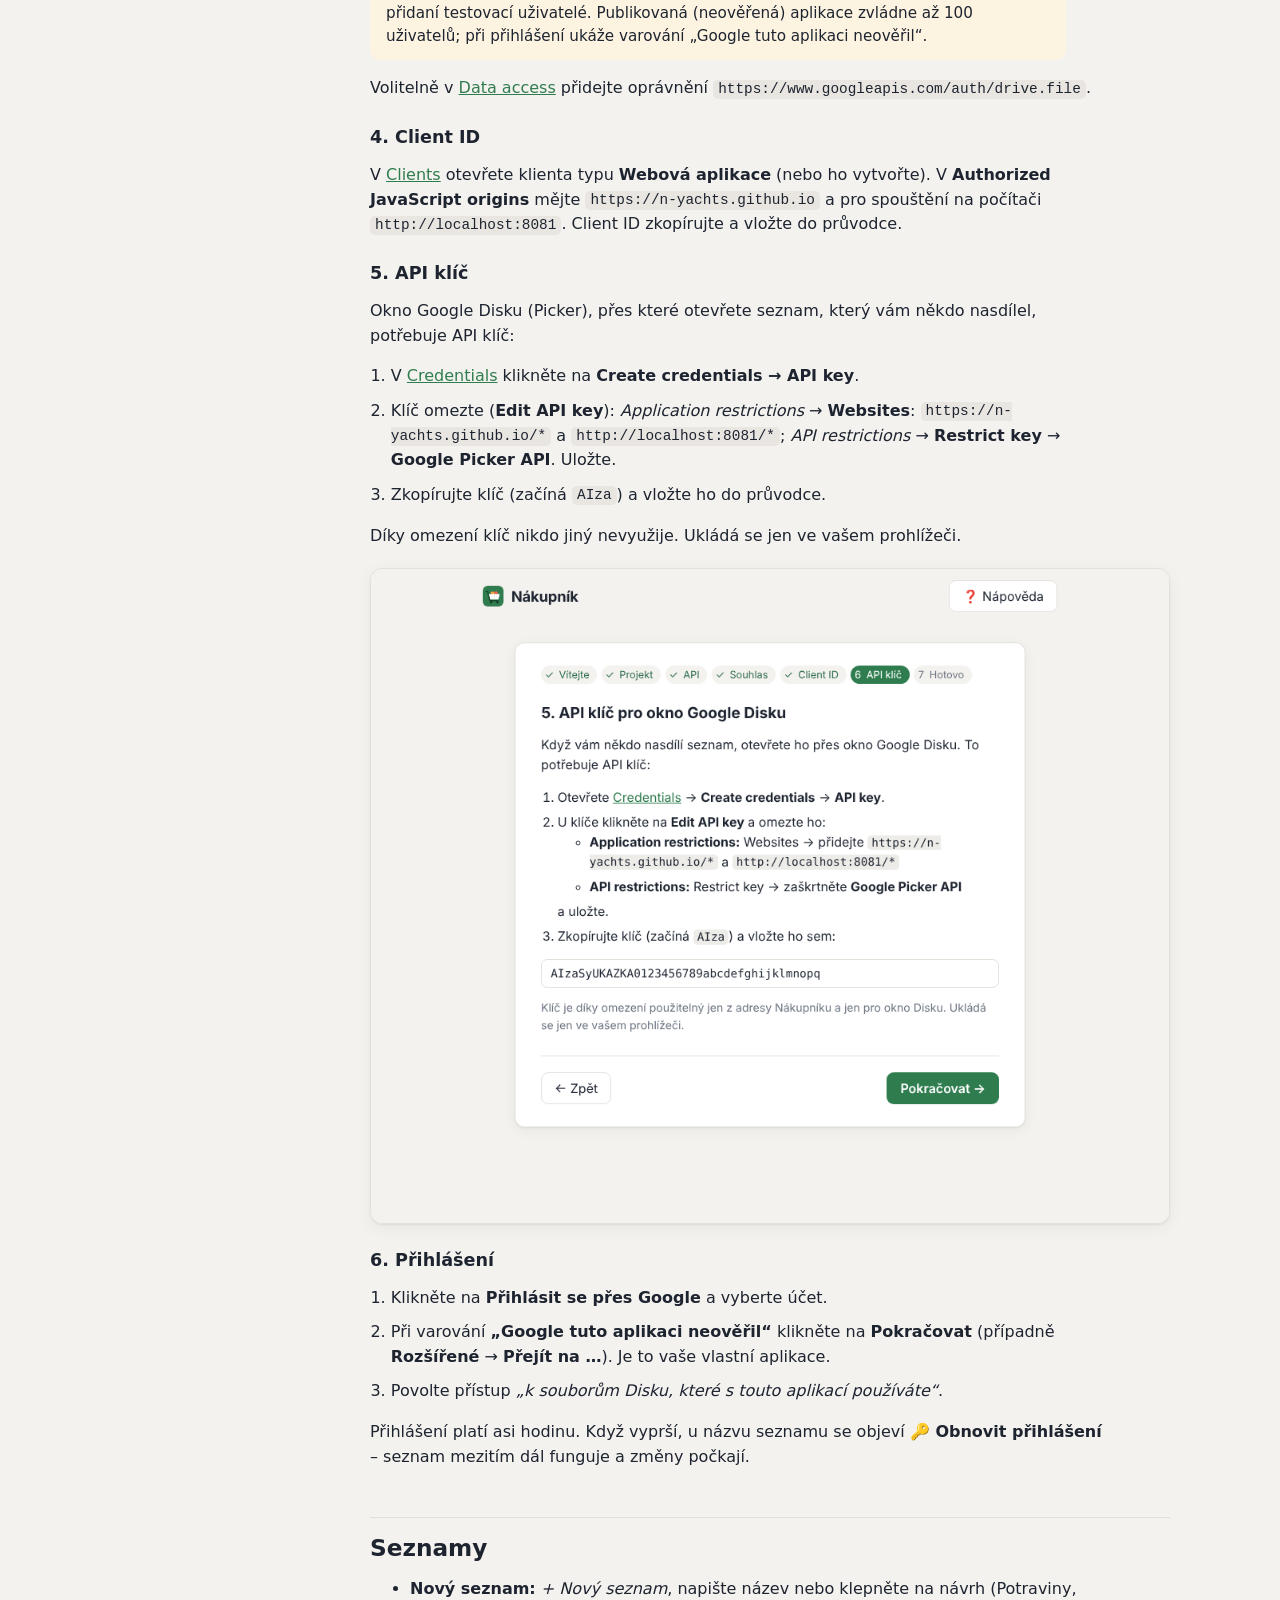
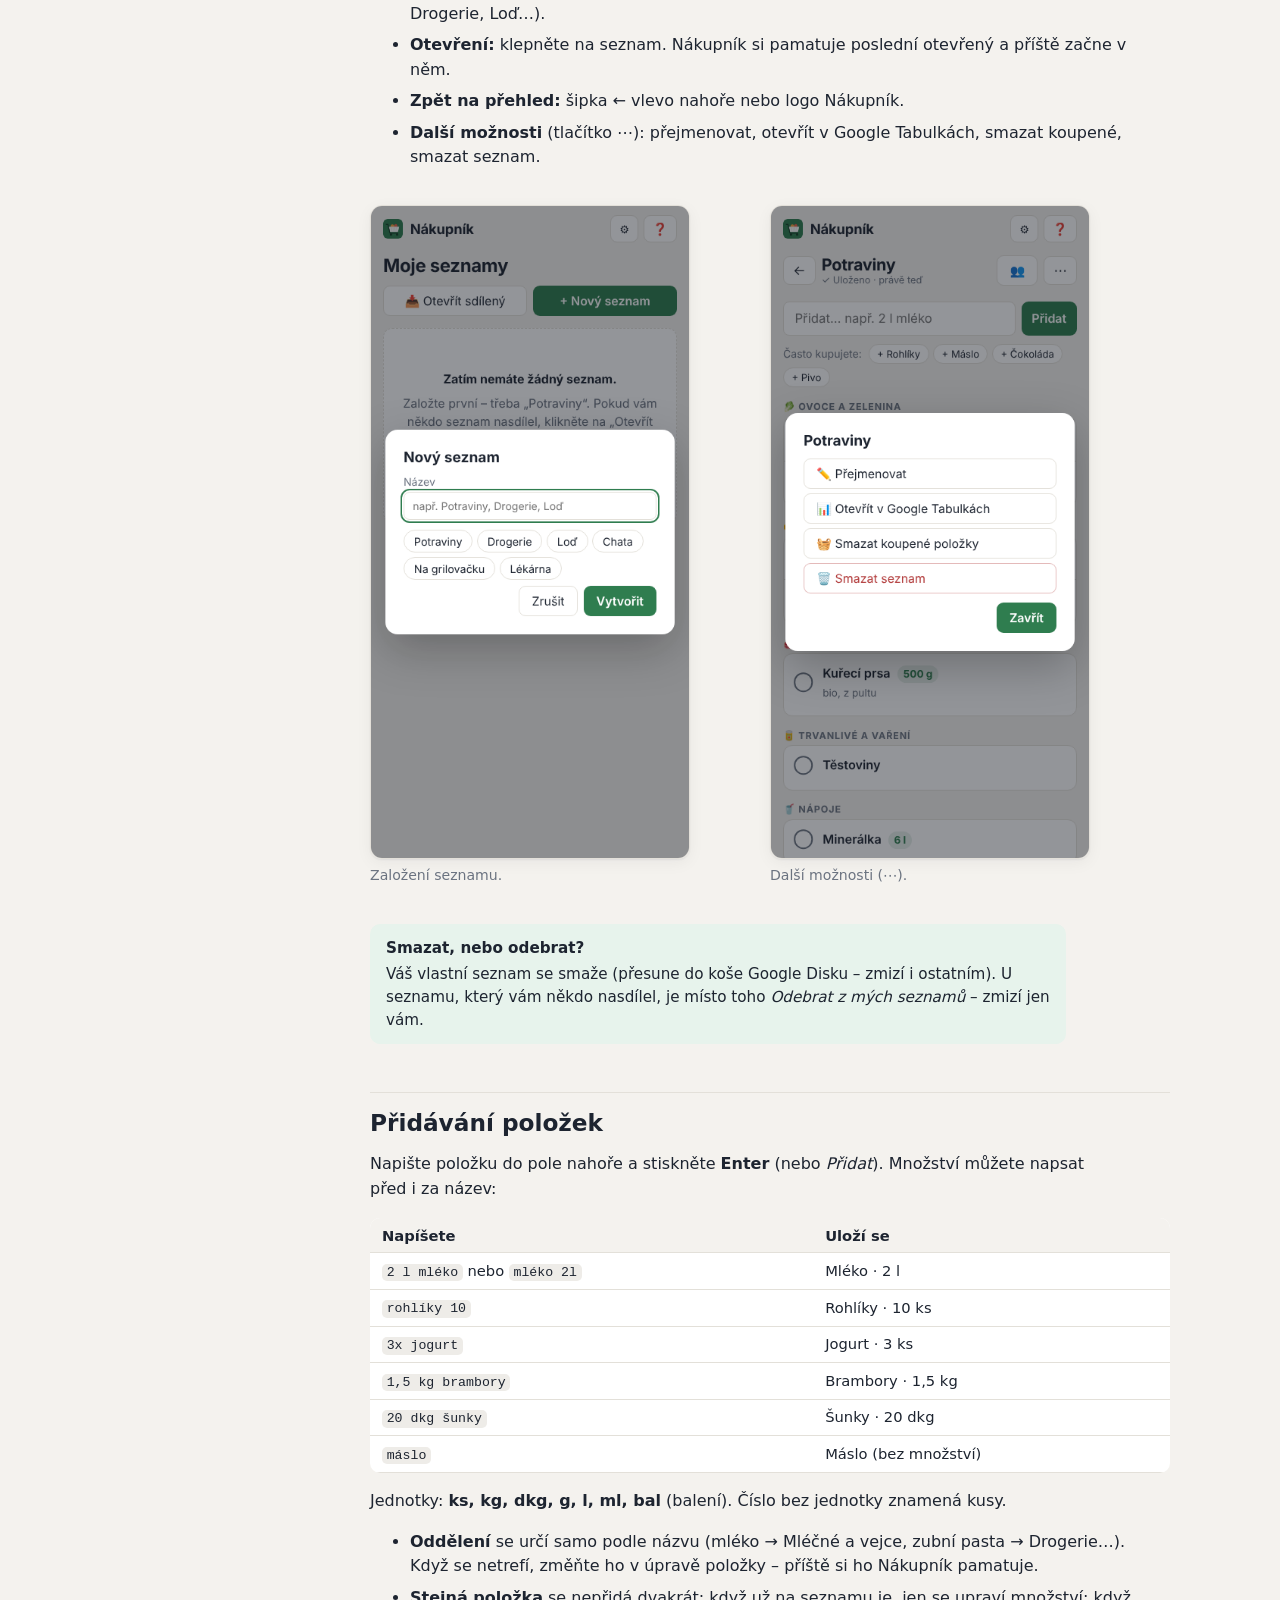
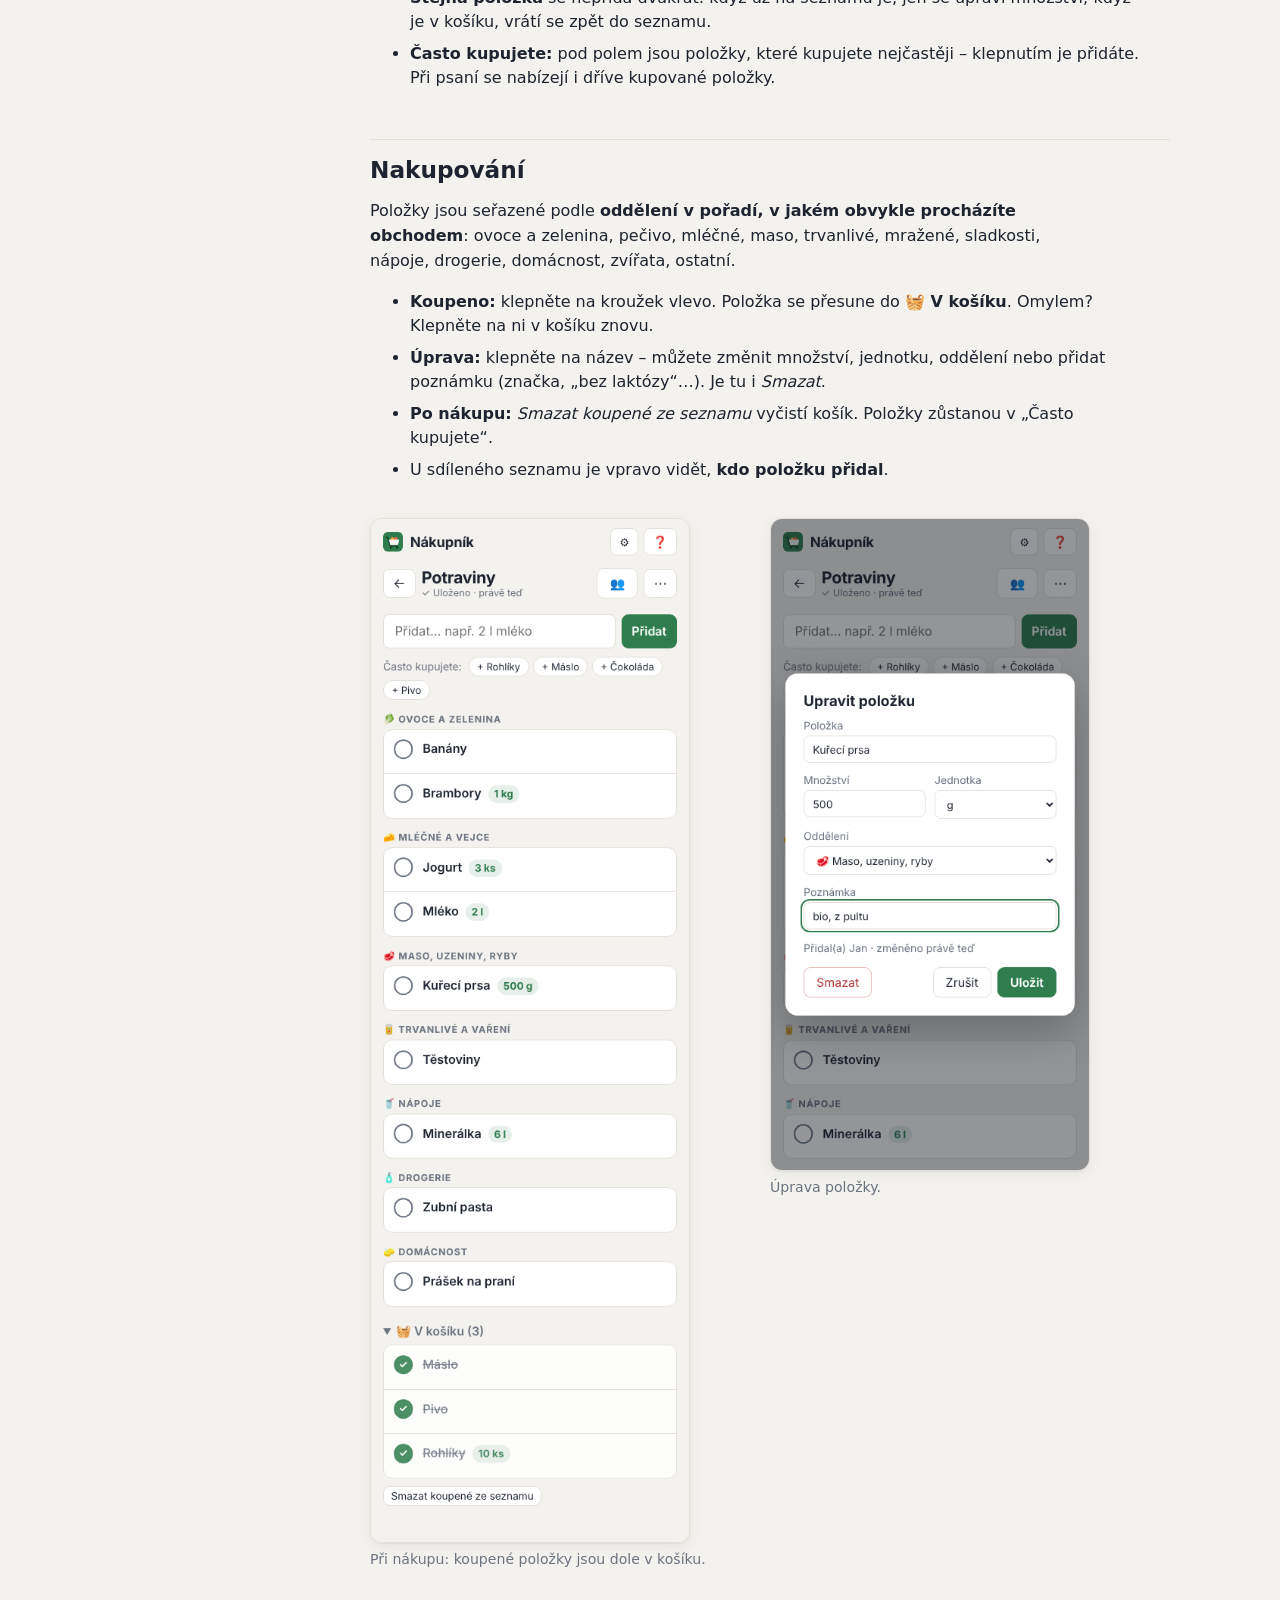
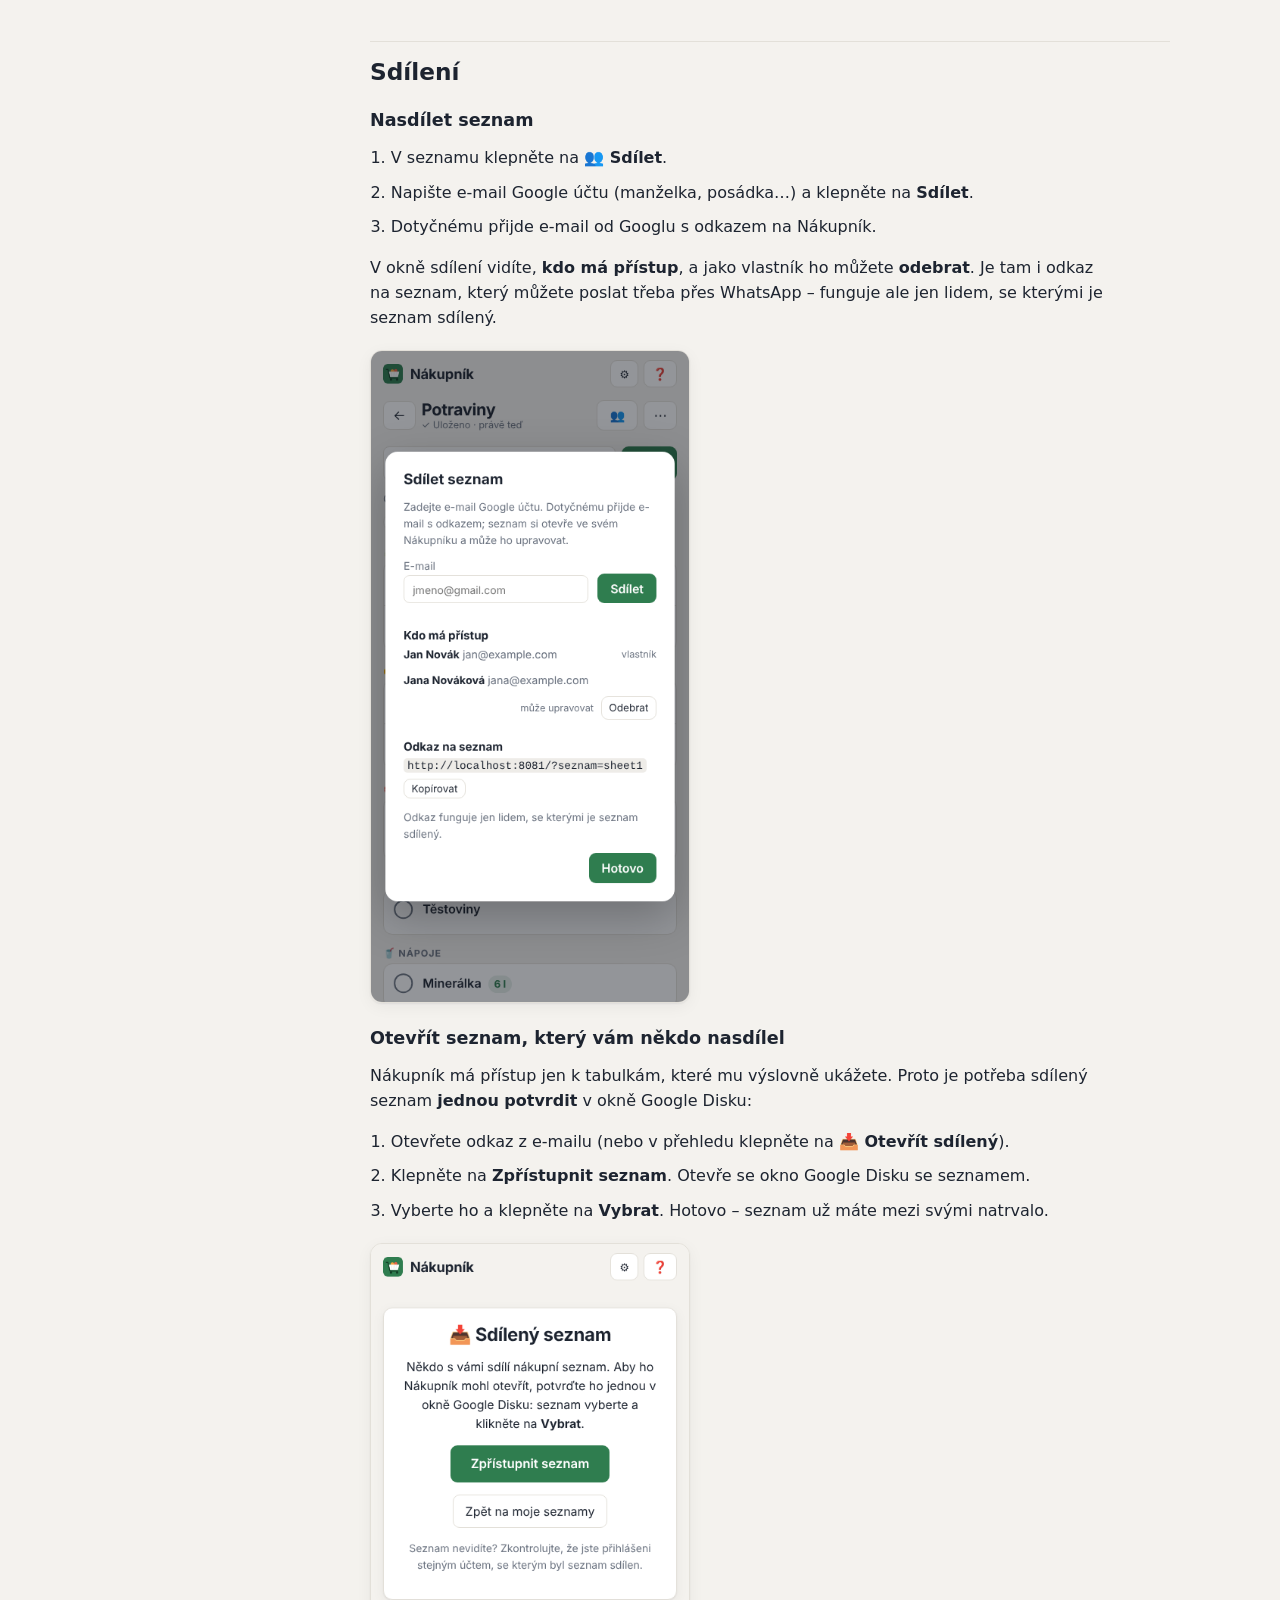
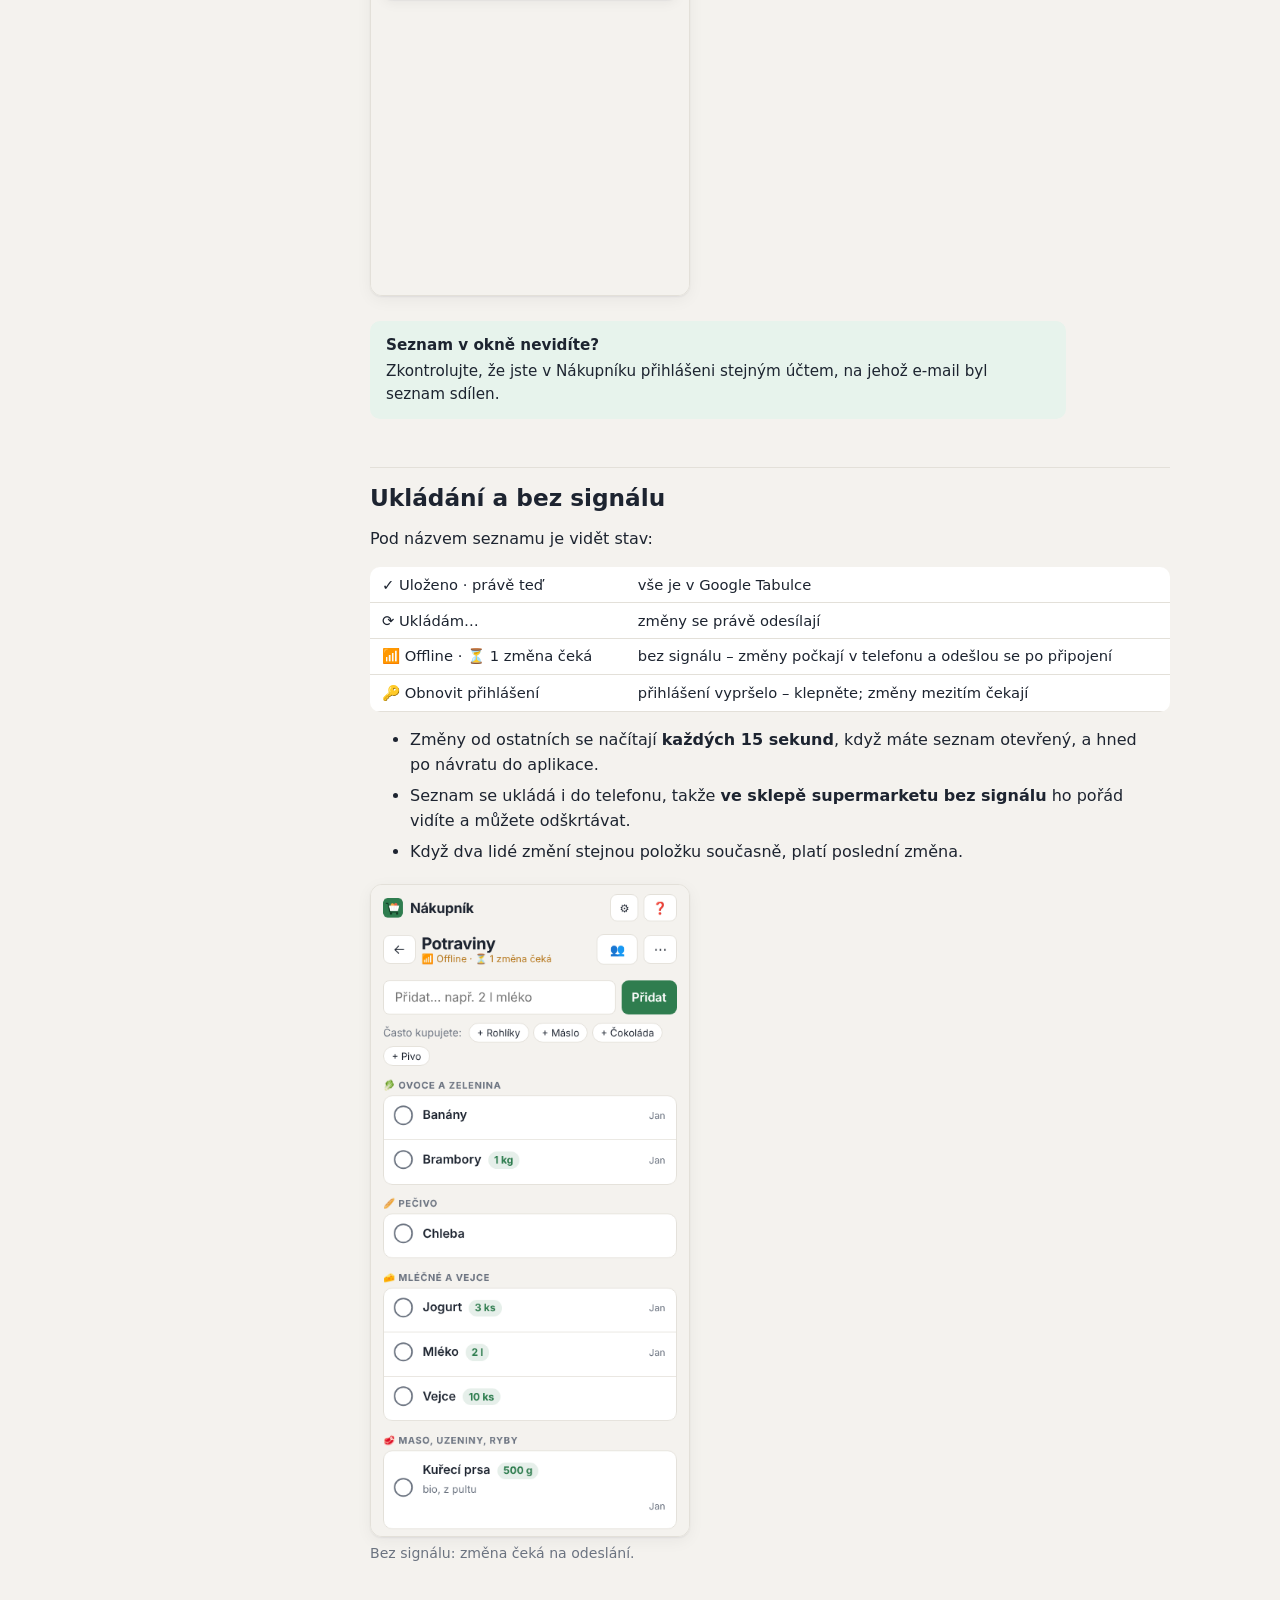
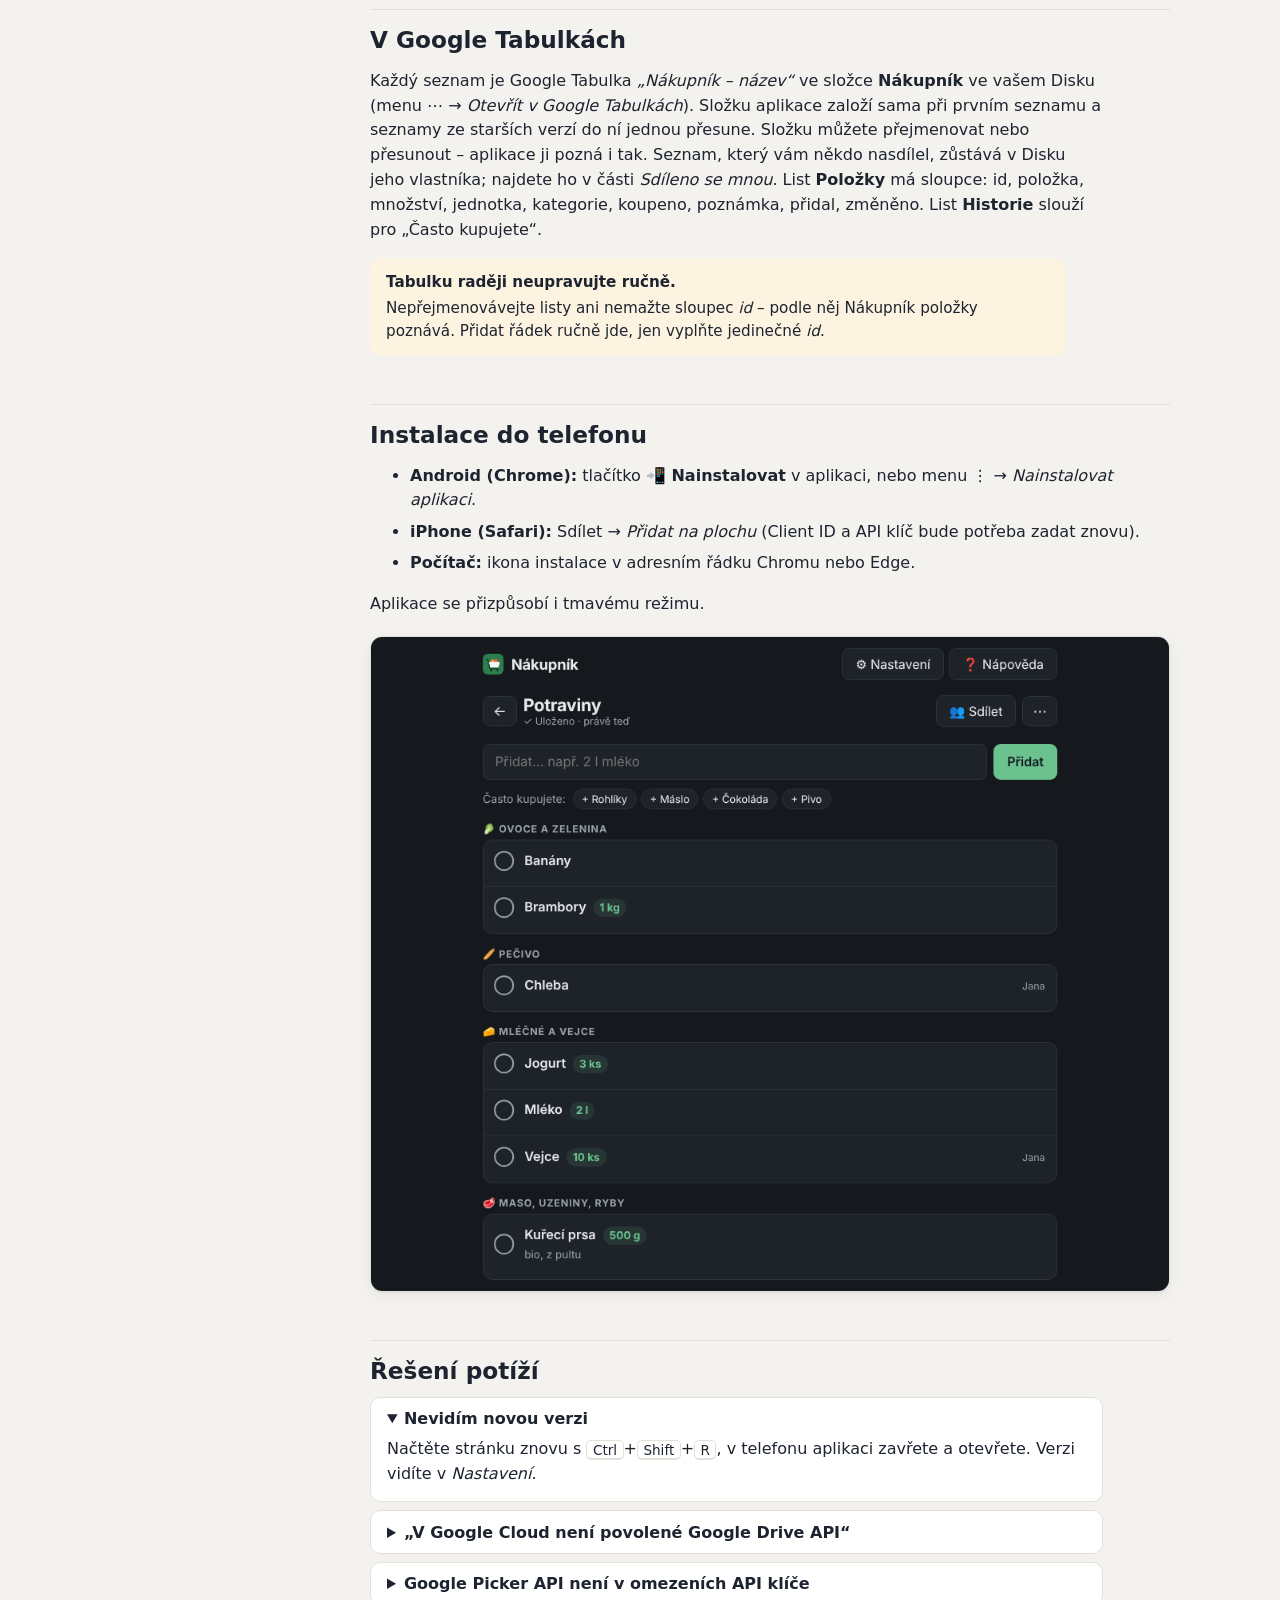
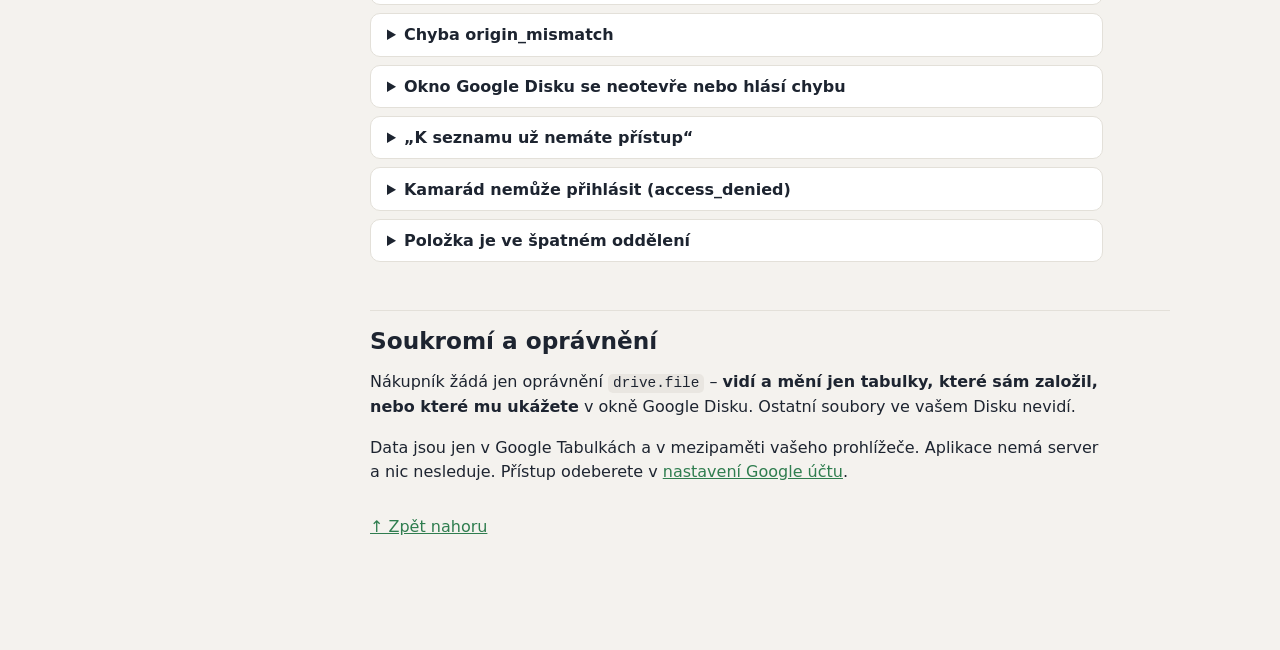
==== commit 6f134311: "Seznamy ve složce Nákupník; průvodce a nápověda bez zmínek o Lhůtníku - aplikace si v Disku založí s" ====
--- a/help.html
+++ b/help.html
@@ -6,7 +6,7 @@
   <title>Nápověda – Nákupník</title>
   <link rel="icon" type="image/png" sizes="32x32" href="icons/favicon-32.png">
   <meta name="theme-color" content="#2f7d4f">
-  <link rel="stylesheet" href="styles.css?v=20261109-1925">
+  <link rel="stylesheet" href="styles.css?v=20261109-1940">
   <style>
     .help { display: grid; grid-template-columns: 220px 1fr; gap: 2.5rem; max-width: 1100px; margin: 0 auto; padding: 0 1.25rem 5rem; }
     .toc { position: sticky; top: 1rem; align-self: start; max-height: calc(100vh - 2rem); overflow: auto; font-size: .9rem; }
@@ -93,12 +93,12 @@
         <h1>Nápověda</h1>
         <p class="lead">Nákupník je sdílený nákupní seznam. Seznamů můžete mít víc (potraviny, drogerie, loď…)
           a každý můžete sdílet s rodinou nebo posádkou. Kdo je u obchodu, odškrtává; ostatní to za chvíli uvidí.</p>
-        <p>Seznamy se ukládají do <b>Google Tabulek</b> ve vašem Disku – žádný cizí server, nic se neplatí.
+        <p>Seznamy se ukládají do <b>Google Tabulek</b> ve složce Nákupník ve vašem Disku – žádný cizí server, nic se neplatí.
           Každý, s kým sdílíte, se přihlásí <b>svým</b> Google účtem.</p>
         <p>Aplikace běží na <a href="https://n-yachts.github.io/nakupnik/">n-yachts.github.io/nakupnik</a>
           a dá se <a href="#instalace">nainstalovat do telefonu</a>.</p>
-        <figure class="phone half"><img src="help/img/seznam.png?v=20261109-1925" alt="Nákupní seznam v telefonu" loading="lazy">
-          <figcaption>Seznam seřazený podle oddělení v obchodě.</figcaption></figure><figure class="phone half"><img src="help/img/seznamy.png?v=20261109-1925" alt="Přehled seznamů" loading="lazy">
+        <figure class="phone half"><img src="help/img/seznam.png?v=20261109-1940" alt="Nákupní seznam v telefonu" loading="lazy">
+          <figcaption>Seznam seřazený podle oddělení v obchodě.</figcaption></figure><figure class="phone half"><img src="help/img/seznamy.png?v=20261109-1940" alt="Přehled seznamů" loading="lazy">
           <figcaption>Přehled seznamů s počtem položek ke koupi.</figcaption></figure>
       </section>
 
@@ -106,14 +106,13 @@
         <h2>První spuštění</h2>
         <p>Při prvním otevření vás provede <b>průvodce</b>. V Google Cloud je potřeba jednou povolit přístup
           k Tabulkám a Disku. Je to zdarma.</p>
-        <div class="tip"><b>Používáte Lhůtník?</b> Nákupník běží na stejné adrese <code>n-yachts.github.io</code>,
-          takže použijete <b>stejný projekt v Google Cloud i stejné Client ID</b> (průvodce ho doplní sám).
-          Stačí povolit tři API a vytvořit API klíč – kroky 2 a 5.</div>
-        <figure><img src="help/img/pruvodce-uvod.png?v=20261109-1925" alt="Úvod průvodce" loading="lazy">
-          <figcaption>Úvod průvodce. Když máte Lhůtník, upozorní vás na zkrácený postup.</figcaption></figure>
+        <div class="tip"><b>Máte už projekt v Google Cloud</b> (třeba pro jinou aplikaci)? Můžete použít ten –
+          zkontrolujte souhlasovou obrazovku a Client ID a doplňte, co chybí: hlavně tři API (krok 2) a API klíč (krok 5).</div>
+        <figure><img src="help/img/pruvodce-uvod.png?v=20261109-1940" alt="Úvod průvodce" loading="lazy">
+          <figcaption>Úvod průvodce. Kdo už má Client ID i API klíč, může kroky přeskočit.</figcaption></figure>
 
         <h3 id="krok-projekt">1. Projekt v Google Cloud</h3>
-        <p>Máte-li projekt z Lhůtníku, v <a href="https://console.cloud.google.com/" target="_blank" rel="noopener">konzoli</a>
+        <p>Máte-li už projekt, v <a href="https://console.cloud.google.com/" target="_blank" rel="noopener">konzoli</a>
           ho nahoře vyberte. Jinak založte nový přes
           <a href="https://console.cloud.google.com/projectcreate" target="_blank" rel="noopener">vytvoření projektu</a>
           (název třeba <code>Nakupnik</code>).</p>
@@ -125,10 +124,10 @@
           <li><a href="https://console.cloud.google.com/apis/library/sheets.googleapis.com" target="_blank" rel="noopener">Google Sheets API</a> – položky v tabulce,</li>
           <li><a href="https://console.cloud.google.com/apis/library/picker.googleapis.com" target="_blank" rel="noopener">Google Picker API</a> – okno Google Disku pro otevření sdíleného seznamu.</li>
         </ul>
-        <figure><img src="help/img/pruvodce-api.png?v=20261109-1925" alt="Krok průvodce: povolení API" loading="lazy"></figure>
+        <figure><img src="help/img/pruvodce-api.png?v=20261109-1940" alt="Krok průvodce: povolení API" loading="lazy"></figure>
 
         <h3 id="krok-souhlas">3. Souhlasová obrazovka</h3>
-        <p>S projektem z Lhůtníku je hotová. U nového projektu: v
+        <p>Pokud ji projekt už má, krok přeskočte. Jinak v
           <a href="https://console.cloud.google.com/auth/overview" target="_blank" rel="noopener">Google Auth Platform</a>
           → <b>Začít</b>, název <code>Nákupník</code>, váš e-mail, cílová skupina <b>Externí</b>; pak v
           <a href="https://console.cloud.google.com/auth/audience" target="_blank" rel="noopener">Audience</a>
@@ -143,7 +142,7 @@
         <p>V <a href="https://console.cloud.google.com/auth/clients" target="_blank" rel="noopener">Clients</a>
           otevřete klienta typu <b>Webová aplikace</b> (nebo ho vytvořte). V <b>Authorized JavaScript origins</b> mějte
           <code>https://n-yachts.github.io</code> a pro spouštění na počítači <code>http://localhost:8081</code>.
-          Client ID vložte do průvodce – s Lhůtníkem je už předvyplněné.</p>
+          Client ID zkopírujte a vložte do průvodce.</p>
 
         <h3 id="krok-klic">5. API klíč</h3>
         <p>Okno Google Disku (Picker), přes které otevřete seznam, který vám někdo nasdílel, potřebuje API klíč:</p>
@@ -156,7 +155,7 @@
           <li>Zkopírujte klíč (začíná <code>AIza</code>) a vložte ho do průvodce.</li>
         </ol>
         <p>Díky omezení klíč nikdo jiný nevyužije. Ukládá se jen ve vašem prohlížeči.</p>
-        <figure><img src="help/img/pruvodce-klic.png?v=20261109-1925" alt="Krok průvodce: API klíč" loading="lazy"></figure>
+        <figure><img src="help/img/pruvodce-klic.png?v=20261109-1940" alt="Krok průvodce: API klíč" loading="lazy"></figure>
 
         <h3 id="prihlaseni">6. Přihlášení</h3>
         <ol class="steps-list">
@@ -177,8 +176,8 @@
           <li><b>Zpět na přehled:</b> šipka ← vlevo nahoře nebo logo Nákupník.</li>
           <li><b>Další možnosti</b> (tlačítko ⋯): přejmenovat, otevřít v Google Tabulkách, smazat koupené, smazat seznam.</li>
         </ul>
-        <figure class="phone half"><img src="help/img/novy-seznam.png?v=20261109-1925" alt="Nový seznam" loading="lazy">
-          <figcaption>Založení seznamu.</figcaption></figure><figure class="phone half"><img src="help/img/menu.png?v=20261109-1925" alt="Možnosti seznamu" loading="lazy">
+        <figure class="phone half"><img src="help/img/novy-seznam.png?v=20261109-1940" alt="Nový seznam" loading="lazy">
+          <figcaption>Založení seznamu.</figcaption></figure><figure class="phone half"><img src="help/img/menu.png?v=20261109-1940" alt="Možnosti seznamu" loading="lazy">
           <figcaption>Další možnosti (⋯).</figcaption></figure>
         <div class="tip"><b>Smazat, nebo odebrat?</b> Váš vlastní seznam se smaže (přesune do koše Google Disku –
           zmizí i ostatním). U seznamu, který vám někdo nasdílel, je místo toho <i>Odebrat z mých seznamů</i> –
@@ -223,8 +222,8 @@
           <li><b>Po nákupu:</b> <i>Smazat koupené ze seznamu</i> vyčistí košík. Položky zůstanou v „Často kupujete“.</li>
           <li>U sdíleného seznamu je vpravo vidět, <b>kdo položku přidal</b>.</li>
         </ul>
-        <figure class="phone half"><img src="help/img/seznam-nakup.png?v=20261109-1925" alt="Seznam při nákupu" loading="lazy">
-          <figcaption>Při nákupu: koupené položky jsou dole v košíku.</figcaption></figure><figure class="phone half"><img src="help/img/uprava-polozky.png?v=20261109-1925" alt="Úprava položky" loading="lazy">
+        <figure class="phone half"><img src="help/img/seznam-nakup.png?v=20261109-1940" alt="Seznam při nákupu" loading="lazy">
+          <figcaption>Při nákupu: koupené položky jsou dole v košíku.</figcaption></figure><figure class="phone half"><img src="help/img/uprava-polozky.png?v=20261109-1940" alt="Úprava položky" loading="lazy">
           <figcaption>Úprava položky.</figcaption></figure>
       </section>
 
@@ -238,7 +237,7 @@
         </ol>
         <p>V okně sdílení vidíte, <b>kdo má přístup</b>, a jako vlastník ho můžete <b>odebrat</b>. Je tam i odkaz
           na seznam, který můžete poslat třeba přes WhatsApp – funguje ale jen lidem, se kterými je seznam sdílený.</p>
-        <figure class="phone"><img src="help/img/sdileni.png?v=20261109-1925" alt="Sdílení seznamu" loading="lazy"></figure>
+        <figure class="phone"><img src="help/img/sdileni.png?v=20261109-1940" alt="Sdílení seznamu" loading="lazy"></figure>
 
         <h3 id="sdileni-otevrit">Otevřít seznam, který vám někdo nasdílel</h3>
         <p>Nákupník má přístup jen k tabulkám, které mu výslovně ukážete. Proto je potřeba sdílený seznam
@@ -248,7 +247,7 @@
           <li>Klepněte na <b>Zpřístupnit seznam</b>. Otevře se okno Google Disku se seznamem.</li>
           <li>Vyberte ho a klepněte na <b>Vybrat</b>. Hotovo – seznam už máte mezi svými natrvalo.</li>
         </ol>
-        <figure class="phone"><img src="help/img/zpristupneni.png?v=20261109-1925" alt="Zpřístupnění sdíleného seznamu" loading="lazy"></figure>
+        <figure class="phone"><img src="help/img/zpristupneni.png?v=20261109-1940" alt="Zpřístupnění sdíleného seznamu" loading="lazy"></figure>
         <div class="tip"><b>Seznam v okně nevidíte?</b> Zkontrolujte, že jste v Nákupníku přihlášeni stejným účtem,
           na jehož e-mail byl seznam sdílen.</div>
       </section>
@@ -269,13 +268,16 @@
           <li>Seznam se ukládá i do telefonu, takže <b>ve sklepě supermarketu bez signálu</b> ho pořád vidíte a můžete odškrtávat.</li>
           <li>Když dva lidé změní stejnou položku současně, platí poslední změna.</li>
         </ul>
-        <figure class="phone"><img src="help/img/offline.png?v=20261109-1925" alt="Seznam bez signálu" loading="lazy">
+        <figure class="phone"><img src="help/img/offline.png?v=20261109-1940" alt="Seznam bez signálu" loading="lazy">
           <figcaption>Bez signálu: změna čeká na odeslání.</figcaption></figure>
       </section>
 
       <section id="tabulky">
         <h2>V Google Tabulkách</h2>
-        <p>Každý seznam je Google Tabulka <i>„Nákupník – název“</i> ve vašem Disku (menu ⋯ → <i>Otevřít v Google Tabulkách</i>).
+        <p>Každý seznam je Google Tabulka <i>„Nákupník – název“</i> ve složce <b>Nákupník</b> ve vašem Disku
+          (menu ⋯ → <i>Otevřít v Google Tabulkách</i>). Složku aplikace založí sama při prvním seznamu a seznamy
+          ze starších verzí do ní jednou přesune. Složku můžete přejmenovat nebo přesunout – aplikace ji pozná i tak.
+          Seznam, který vám někdo nasdílel, zůstává v Disku jeho vlastníka; najdete ho v části <i>Sdíleno se mnou</i>.
           List <b>Položky</b> má sloupce: id, položka, množství, jednotka, kategorie, koupeno, poznámka, přidal, změněno.
           List <b>Historie</b> slouží pro „Často kupujete“.</p>
         <div class="warn"><b>Tabulku raději neupravujte ručně.</b> Nepřejmenovávejte listy ani nemažte sloupec
@@ -290,7 +292,7 @@
           <li><b>Počítač:</b> ikona instalace v adresním řádku Chromu nebo Edge.</li>
         </ul>
         <p>Aplikace se přizpůsobí i tmavému režimu.</p>
-        <figure><img src="help/img/pocitac-tmavy.png?v=20261109-1925" alt="Nákupník na počítači v tmavém režimu" loading="lazy"></figure>
+        <figure><img src="help/img/pocitac-tmavy.png?v=20261109-1940" alt="Nákupník na počítači v tmavém režimu" loading="lazy"></figure>
       </section>
 
       <section id="potize">
